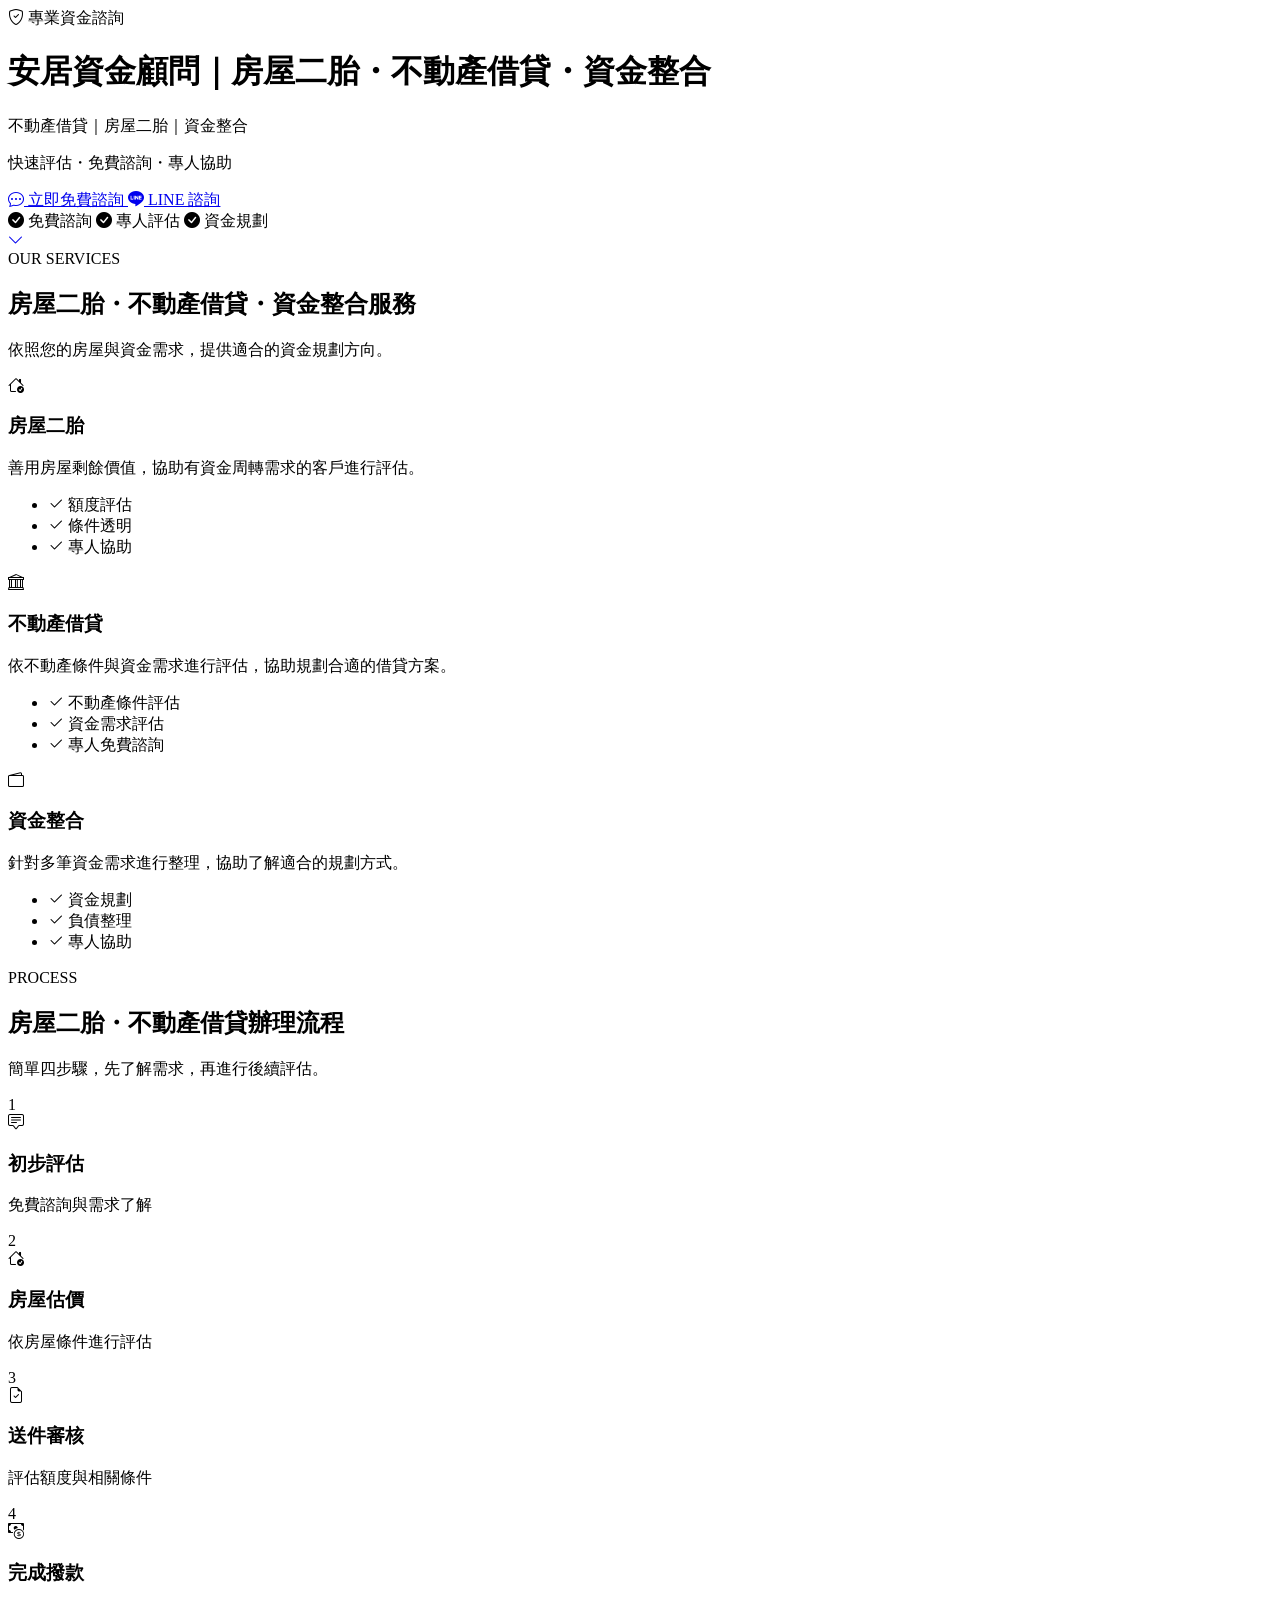
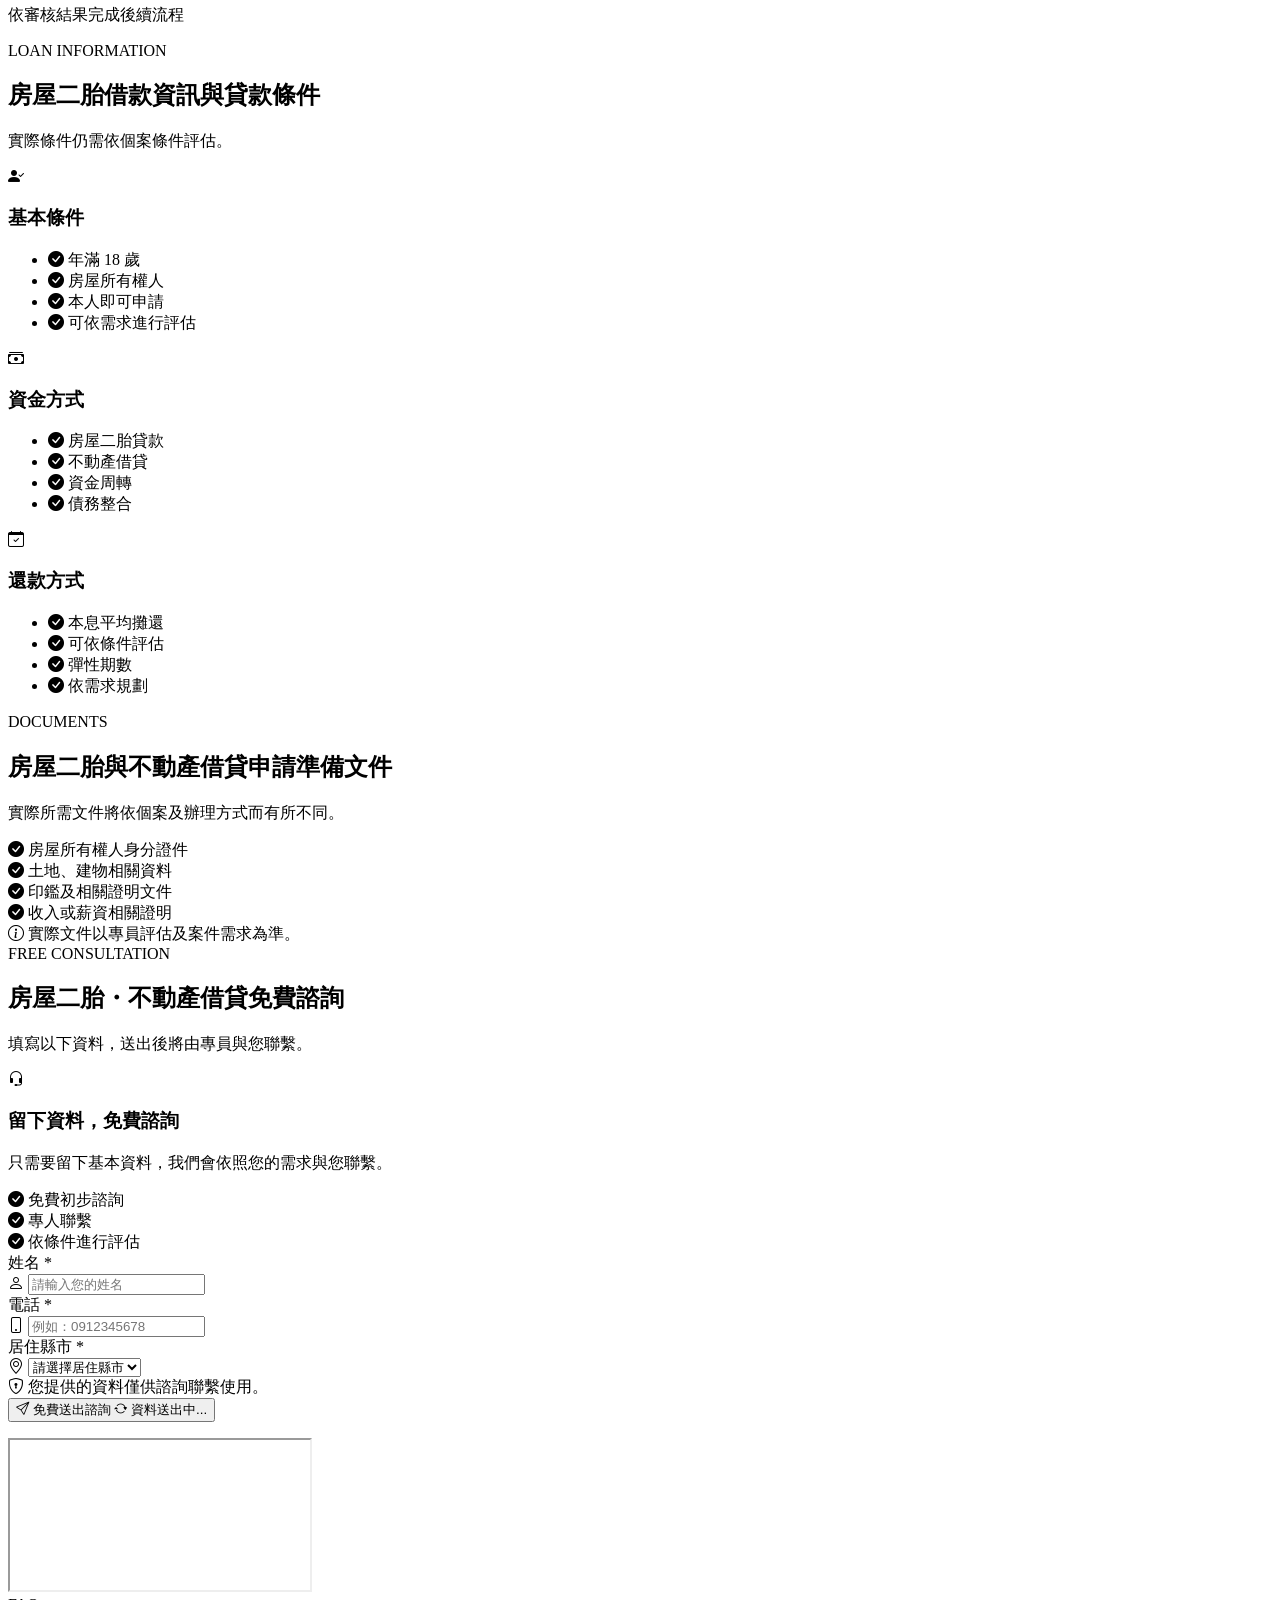
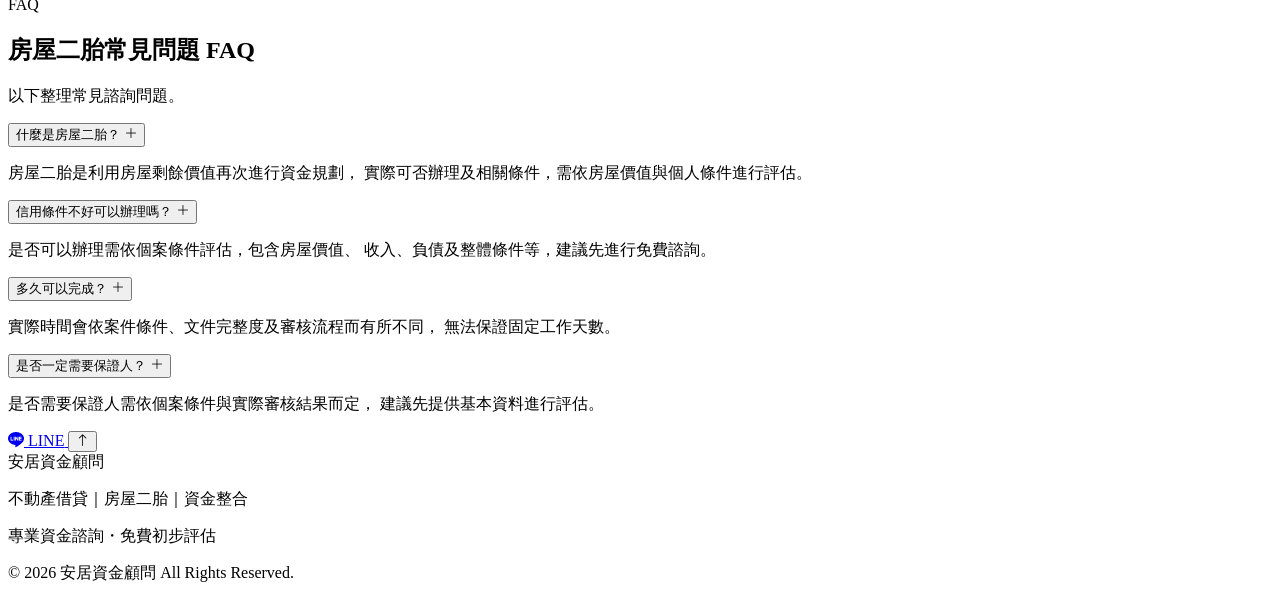
==== index.html @ e574d749 "更新網站頁尾服務定位" ====
<!DOCTYPE html>
<html lang="zh-Hant-TW">
<head>
    <meta name="google-site-verification" content="9-xpxoJuJR5pTqrE5GqR6tviD3qSMCQh0trNlCEc-Qk" />
    <meta charset="UTF-8">
    <meta name="viewport" content="width=device-width, initial-scale=1.0">

    <meta name="description" content="安居資金顧問｜不動產借貸、房屋二胎、資金整合，提供免費諮詢與專人協助，協助您評估合適的資金方案。">
    <meta name="keywords" content="不動產借貸,房屋二胎,二胎房貸,資金整合,資金周轉,房屋貸款">
    <meta name="robots" content="index, follow">

    <title>安居資金顧問｜不動產借貸・房屋二胎・資金整合</title>

    <link
        rel="stylesheet"
        href="https://cdn.jsdelivr.net/npm/bootstrap-icons@1.11.3/font/bootstrap-icons.css"
    >

    <link rel="stylesheet" href="style.css">
</head>

<body>

<!-- ================= HERO ================= -->

<header class="hero" id="home">

    <div class="hero-bg-shape shape-one"></div>
    <div class="hero-bg-shape shape-two"></div>

    <div class="overlay">

        <div class="hero-content">

            <div class="hero-badge">
                <i class="bi bi-shield-check"></i>
                專業資金諮詢
            </div>

            <h1>安居資金顧問｜房屋二胎・不動產借貸・資金整合</h1>

            <p class="hero-main-text">
                不動產借貸｜房屋二胎｜資金整合
            </p>

            <p class="hero-sub-text">
                快速評估・免費諮詢・專人協助
            </p>

            <div class="hero-btn">

                <a href="#contact" class="btn-main">
                    <i class="bi bi-chat-dots"></i>
                    立即免費諮詢
                </a>

                <a
                    href="https://lin.ee/9uCF5xJ"
                    class="btn-line"
                    target="_blank"
                    rel="noopener noreferrer"
                >
                    <i class="bi bi-line"></i>
                    LINE 諮詢
                </a>
            </div>

            <div class="hero-trust">

                <span>
                    <i class="bi bi-check-circle-fill"></i>
                    免費諮詢
                </span>

                <span>
                    <i class="bi bi-check-circle-fill"></i>
                    專人評估
                </span>

                <span>
                    <i class="bi bi-check-circle-fill"></i>
                    資金規劃
                </span>

            </div>

        </div>

        <a href="#service" class="scroll-down" aria-label="往下瀏覽">
            <i class="bi bi-chevron-down"></i>
        </a>

    </div>

</header>


<!-- ================= 服務特色 ================= -->

<section class="service section-padding" id="service">

    <div class="container">

        <div class="section-heading reveal">

            <span class="section-label">OUR SERVICES</span>

            <h2>房屋二胎・不動產借貸・資金整合服務</h2>

            <p>
                依照您的房屋與資金需求，提供適合的資金規劃方向。
            </p>

        </div>

        <div class="card-group">

            <article class="card reveal">

                <div class="icon-box">
                    <i class="bi bi-house-check"></i>
                </div>

                <h3>房屋二胎</h3>

                <p class="card-description">
                    善用房屋剩餘價值，協助有資金周轉需求的客戶進行評估。
                </p>

                <ul>
                    <li>
                        <i class="bi bi-check2"></i>
                        額度評估
                    </li>

                    <li>
                        <i class="bi bi-check2"></i>
                        條件透明
                    </li>

                    <li>
                        <i class="bi bi-check2"></i>
                        專人協助
                    </li>
                </ul>

            </article>


            <article class="card reveal reveal-delay-1">

                <div class="icon-box">
                    <i class="bi bi-bank"></i>
                </div>

                <h3>不動產借貸</h3>

                <p class="card-description">
                    依不動產條件與資金需求進行評估，協助規劃合適的借貸方案。
                </p>

                <ul>
                    <li>
                        <i class="bi bi-check2"></i>
                        不動產條件評估
                    </li>

                    <li>
                        <i class="bi bi-check2"></i>
                        資金需求評估
                    </li>

                    <li>
                        <i class="bi bi-check2"></i>
                        專人免費諮詢
                    </li>
                </ul>

            </article>


            <article class="card reveal reveal-delay-2">

                <div class="icon-box">
                    <i class="bi bi-wallet2"></i>
                </div>

                <h3>資金整合</h3>

                <p class="card-description">
                    針對多筆資金需求進行整理，協助了解適合的規劃方式。
                </p>

                <ul>
                    <li>
                        <i class="bi bi-check2"></i>
                        資金規劃
                    </li>

                    <li>
                        <i class="bi bi-check2"></i>
                        負債整理
                    </li>

                    <li>
                        <i class="bi bi-check2"></i>
                        專人協助
                    </li>
                </ul>

            </article>

        </div>

    </div>

</section>


<!-- ================= 流程 ================= -->

<section class="process section-padding">

    <div class="container">

        <div class="section-heading reveal">

            <span class="section-label">PROCESS</span>

            <h2>房屋二胎・不動產借貸辦理流程</h2>

            <p>
                簡單四步驟，先了解需求，再進行後續評估。
            </p>

        </div>

        <div class="step-group">

            <div class="step reveal">

                <div class="num">1</div>

                <div class="step-icon">
                    <i class="bi bi-chat-square-text"></i>
                </div>

                <h3>初步評估</h3>

                <p>免費諮詢與需求了解</p>

            </div>


            <div class="step reveal reveal-delay-1">

                <div class="num">2</div>

                <div class="step-icon">
                    <i class="bi bi-house-check"></i>
                </div>

                <h3>房屋估價</h3>

                <p>依房屋條件進行評估</p>

            </div>


            <div class="step reveal reveal-delay-2">

                <div class="num">3</div>

                <div class="step-icon">
                    <i class="bi bi-file-earmark-check"></i>
                </div>

                <h3>送件審核</h3>

                <p>評估額度與相關條件</p>

            </div>


            <div class="step reveal reveal-delay-3">

                <div class="num">4</div>

                <div class="step-icon">
                    <i class="bi bi-cash-coin"></i>
                </div>

                <h3>完成撥款</h3>

                <p>依審核結果完成後續流程</p>

            </div>

        </div>

    </div>

</section>


<!-- ================= 借款資訊 ================= -->

<section class="loan-info section-padding">

    <div class="container">

        <div class="section-heading reveal">

            <span class="section-label">LOAN INFORMATION</span>

            <h2>房屋二胎借款資訊與貸款條件</h2>

            <p>
                實際條件仍需依個案條件評估。
            </p>

        </div>

        <div class="loan-grid">

            <article class="loan-card reveal">

                <div class="loan-icon">
                    <i class="bi bi-person-check-fill"></i>
                </div>

                <h3>基本條件</h3>

                <ul>
                    <li>
                        <i class="bi bi-check-circle-fill"></i>
                        年滿 18 歲
                    </li>

                    <li>
                        <i class="bi bi-check-circle-fill"></i>
                        房屋所有權人
                    </li>

                    <li>
                        <i class="bi bi-check-circle-fill"></i>
                        本人即可申請
                    </li>

                    <li>
                        <i class="bi bi-check-circle-fill"></i>
                        可依需求進行評估
                    </li>
                </ul>

            </article>


            <article class="loan-card reveal reveal-delay-1">

                <div class="loan-icon">
                    <i class="bi bi-cash-stack"></i>
                </div>

                <h3>資金方式</h3>

                <ul>
                    <li>
                        <i class="bi bi-check-circle-fill"></i>
                        房屋二胎貸款
                    </li>

                    <li>
                        <i class="bi bi-check-circle-fill"></i>
                        不動產借貸
                    </li>

                    <li>
                        <i class="bi bi-check-circle-fill"></i>
                        資金周轉
                    </li>

                    <li>
                        <i class="bi bi-check-circle-fill"></i>
                        債務整合
                    </li>
                </ul>

            </article>


            <article class="loan-card reveal reveal-delay-2">

                <div class="loan-icon">
                    <i class="bi bi-calendar-check"></i>
                </div>

                <h3>還款方式</h3>

                <ul>
                    <li>
                        <i class="bi bi-check-circle-fill"></i>
                        本息平均攤還
                    </li>

                    <li>
                        <i class="bi bi-check-circle-fill"></i>
                        可依條件評估
                    </li>

                    <li>
                        <i class="bi bi-check-circle-fill"></i>
                        彈性期數
                    </li>

                    <li>
                        <i class="bi bi-check-circle-fill"></i>
                        依需求規劃
                    </li>
                </ul>

            </article>

        </div>

    </div>

</section>


<!-- ================= 準備文件 ================= -->

<section class="document section-padding">

    <div class="container">

        <div class="section-heading reveal">

            <span class="section-label">DOCUMENTS</span>

            <h2>房屋二胎與不動產借貸申請準備文件</h2>

            <p>
                實際所需文件將依個案及辦理方式而有所不同。
            </p>

        </div>

        <div class="doc-box reveal">

            <div class="doc-item">
                <i class="bi bi-check-circle-fill"></i>
                <span>房屋所有權人身分證件</span>
            </div>

            <div class="doc-item">
                <i class="bi bi-check-circle-fill"></i>
                <span>土地、建物相關資料</span>
            </div>

            <div class="doc-item">
                <i class="bi bi-check-circle-fill"></i>
                <span>印鑑及相關證明文件</span>
            </div>

            <div class="doc-item">
                <i class="bi bi-check-circle-fill"></i>
                <span>收入或薪資相關證明</span>
            </div>

            <div class="doc-note">
                <i class="bi bi-info-circle"></i>
                實際文件以專員評估及案件需求為準。
            </div>

        </div>

    </div>

</section>


<!-- ================= 免費諮詢 ================= -->

<section class="contact section-padding" id="contact">

    <div class="container">

        <div class="section-heading reveal">

            <span class="section-label">FREE CONSULTATION</span>

            <h2>房屋二胎・不動產借貸免費諮詢</h2>

            <p>
                填寫以下資料，送出後將由專員與您聯繫。
            </p>

        </div>


        <div class="contact-wrapper reveal">

            <div class="contact-intro">

                <div class="contact-intro-icon">
                    <i class="bi bi-headset"></i>
                </div>

                <h3>留下資料，免費諮詢</h3>

                <p>
                    只需要留下基本資料，我們會依照您的需求與您聯繫。
                </p>

                <div class="contact-points">

                    <div>
                        <i class="bi bi-check-circle-fill"></i>
                        免費初步諮詢
                    </div>

                    <div>
                        <i class="bi bi-check-circle-fill"></i>
                        專人聯繫
                    </div>

                    <div>
                        <i class="bi bi-check-circle-fill"></i>
                        依條件進行評估
                    </div>

                </div>

            </div>


            <div class="form-area">

                <form
                    class="contact-form"
                    id="contactForm"
                    action="https://docs.google.com/forms/u/0/d/e/1FAIpQLSfb25aXBMZCz48LE0r_IVxbjYgglAGuU0UCQP7Yd_a4fygP_A/formResponse"
                    method="POST"
                    target="googleFormFrame"
                    autocomplete="on"
                >

                    <div class="form-group">

                        <label for="name">
                            姓名
                            <span>*</span>
                        </label>

                        <div class="input-wrap">

                            <i class="bi bi-person"></i>

                            <input
                                type="text"
                                id="name"
                                name="entry.1581689935"
                                placeholder="請輸入您的姓名"
                                autocomplete="name"
                                required
                            >

                        </div>

                    </div>


                    <div class="form-group">

                        <label for="phone">
                            電話
                            <span>*</span>
                        </label>

                        <div class="input-wrap">

                            <i class="bi bi-phone"></i>

                            <input
                                type="tel"
                                id="phone"
                                name="entry.17964318"
                                placeholder="例如：0912345678"
                                autocomplete="tel"
                                inputmode="numeric"
                                maxlength="10"
                                required
                            >

                        </div>

                    </div>


                    <div class="form-group">

                        <label for="city">
                            居住縣市
                            <span>*</span>
                        </label>

                        <div class="input-wrap select-wrap">

                            <i class="bi bi-geo-alt"></i>

                            <select
                                id="city"
                                name="entry.1045215770"
                                required
                            >

                                <option value="" selected disabled>
                                    請選擇居住縣市
                                </option>

                                <option value="基隆市">基隆市</option>
                                <option value="台北市">台北市</option>
                                <option value="新北市">新北市</option>
                                <option value="桃園市">桃園市</option>
                                <option value="新竹市">新竹市</option>
                                <option value="新竹縣">新竹縣</option>
                                <option value="苗栗縣">苗栗縣</option>
                                <option value="台中市">台中市</option>
                                <option value="彰化縣">彰化縣</option>
                                <option value="南投縣">南投縣</option>
                                <option value="雲林縣">雲林縣</option>
                                <option value="嘉義市">嘉義市</option>
                                <option value="嘉義縣">嘉義縣</option>
                                <option value="台南市">台南市</option>
                                <option value="高雄市">高雄市</option>
                                <option value="屏東縣">屏東縣</option>
                                <option value="宜蘭縣">宜蘭縣</option>
                                <option value="花蓮縣">花蓮縣</option>
                                <option value="台東縣">台東縣</option>
                                <option value="澎湖縣">澎湖縣</option>
                                <option value="金門縣">金門縣</option>
                                <option value="連江縣">連江縣</option>

                            </select>

                        </div>

                    </div>


                    <div class="privacy-note">

                        <i class="bi bi-shield-lock"></i>

                        <span>
                            您提供的資料僅供諮詢聯繫使用。
                        </span>

                    </div>


                    <button
                        type="submit"
                        class="submit-btn"
                        id="submitBtn"
                    >

                        <span class="btn-text">
                            <i class="bi bi-send"></i>
                            免費送出諮詢
                        </span>

                        <span class="btn-loading">
                            <i class="bi bi-arrow-repeat"></i>
                            資料送出中...
                        </span>

                    </button>

                    <p class="form-message" id="formMessage"></p>

                </form>

            </div>

        </div>

    </div>

</section>


<!-- Google Form 隱藏接收框架 -->

<iframe
    name="googleFormFrame"
    id="googleFormFrame"
    class="hidden-frame"
    title="Google Form"
></iframe>


<!-- ================= FAQ ================= -->

<section class="faq section-padding">

    <div class="container">

        <div class="section-heading reveal">

            <span class="section-label">FAQ</span>

            <h2>房屋二胎常見問題 FAQ</h2>

            <p>
                以下整理常見諮詢問題。
            </p>

        </div>


        <div class="accordion">

            <div class="faq-item reveal">

                <button
                    type="button"
                    class="faq-title"
                    aria-expanded="false"
                >

                    <span>什麼是房屋二胎？</span>

                    <i class="bi bi-plus-lg"></i>

                </button>

                <div class="faq-content">

                    <p>
                        房屋二胎是利用房屋剩餘價值再次進行資金規劃，
                        實際可否辦理及相關條件，需依房屋價值與個人條件進行評估。
                    </p>

                </div>

            </div>


            <div class="faq-item reveal">

                <button
                    type="button"
                    class="faq-title"
                    aria-expanded="false"
                >

                    <span>信用條件不好可以辦理嗎？</span>

                    <i class="bi bi-plus-lg"></i>

                </button>

                <div class="faq-content">

                    <p>
                        是否可以辦理需依個案條件評估，包含房屋價值、
                        收入、負債及整體條件等，建議先進行免費諮詢。
                    </p>

                </div>

            </div>


            <div class="faq-item reveal">

                <button
                    type="button"
                    class="faq-title"
                    aria-expanded="false"
                >

                    <span>多久可以完成？</span>

                    <i class="bi bi-plus-lg"></i>

                </button>

                <div class="faq-content">

                    <p>
                        實際時間會依案件條件、文件完整度及審核流程而有所不同，
                        無法保證固定工作天數。
                    </p>

                </div>

            </div>


            <div class="faq-item reveal">

                <button
                    type="button"
                    class="faq-title"
                    aria-expanded="false"
                >

                    <span>是否一定需要保證人？</span>

                    <i class="bi bi-plus-lg"></i>

                </button>

                <div class="faq-content">

                    <p>
                        是否需要保證人需依個案條件與實際審核結果而定，
                        建議先提供基本資料進行評估。
                    </p>

                </div>

            </div>

        </div>

    </div>

</section>


<!-- ================= LINE FLOAT ================= -->

<a
    href="https://lin.ee/9uCF5xJ"
    class="line-float"
    target="_blank"
    rel="noopener noreferrer"
    aria-label="LINE 諮詢"
>
    <i class="bi bi-line"></i>
    <span>LINE</span>
</a>


<!-- ================= TOP BUTTON ================= -->

<button
    type="button"
    id="topBtn"
    aria-label="回到頂端"
>
    <i class="bi bi-arrow-up"></i>
</button>


<!-- ================= FOOTER ================= -->

<footer>

    <div class="container">

        <div class="footer-logo">
            安居資金顧問
        </div>

        <p class="footer-service">
            不動產借貸｜房屋二胎｜資金整合
        </p>

        <div class="footer-divider"></div>

        <p class="footer-contact">
            專業資金諮詢・免費初步評估
        </p>

        <p class="copyright">
            © 2026 安居資金顧問 All Rights Reserved.
        </p>

    </div>

</footer>


<script src="script.js"></script>

</body>
</html>
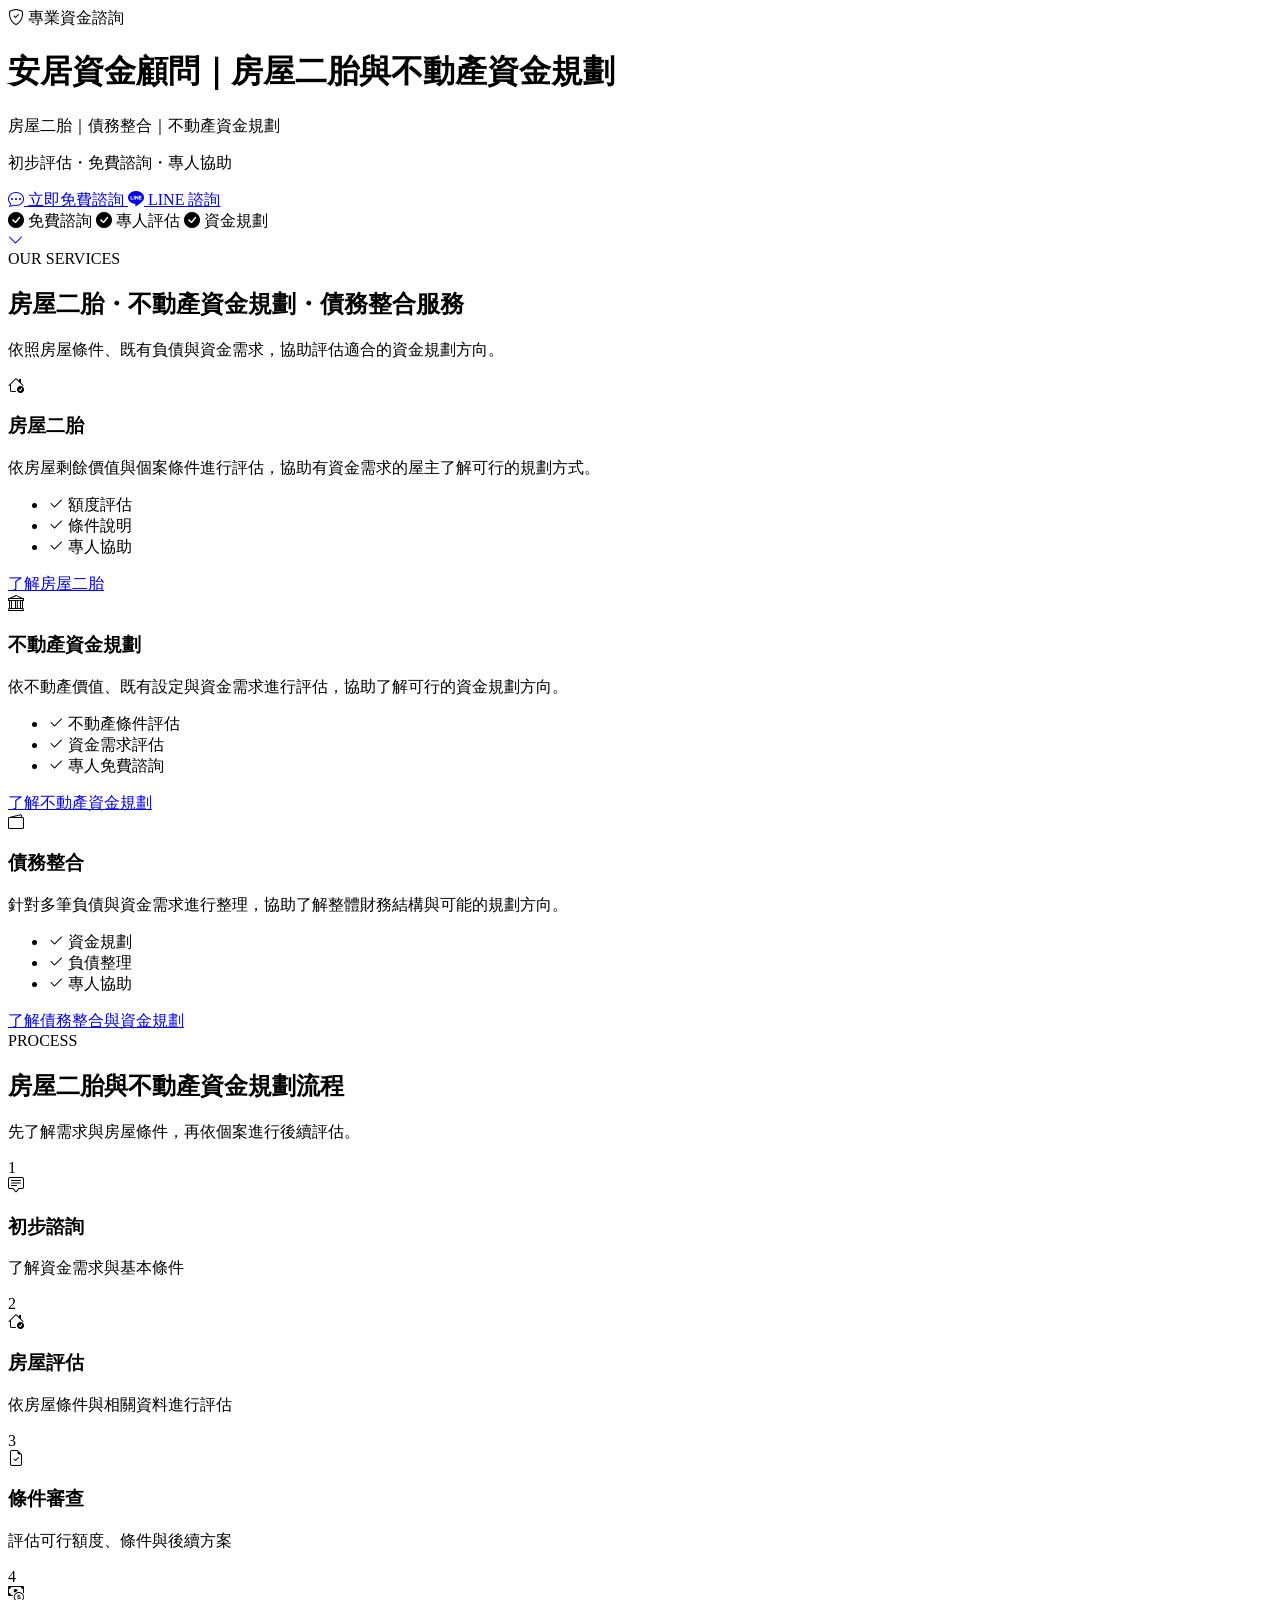
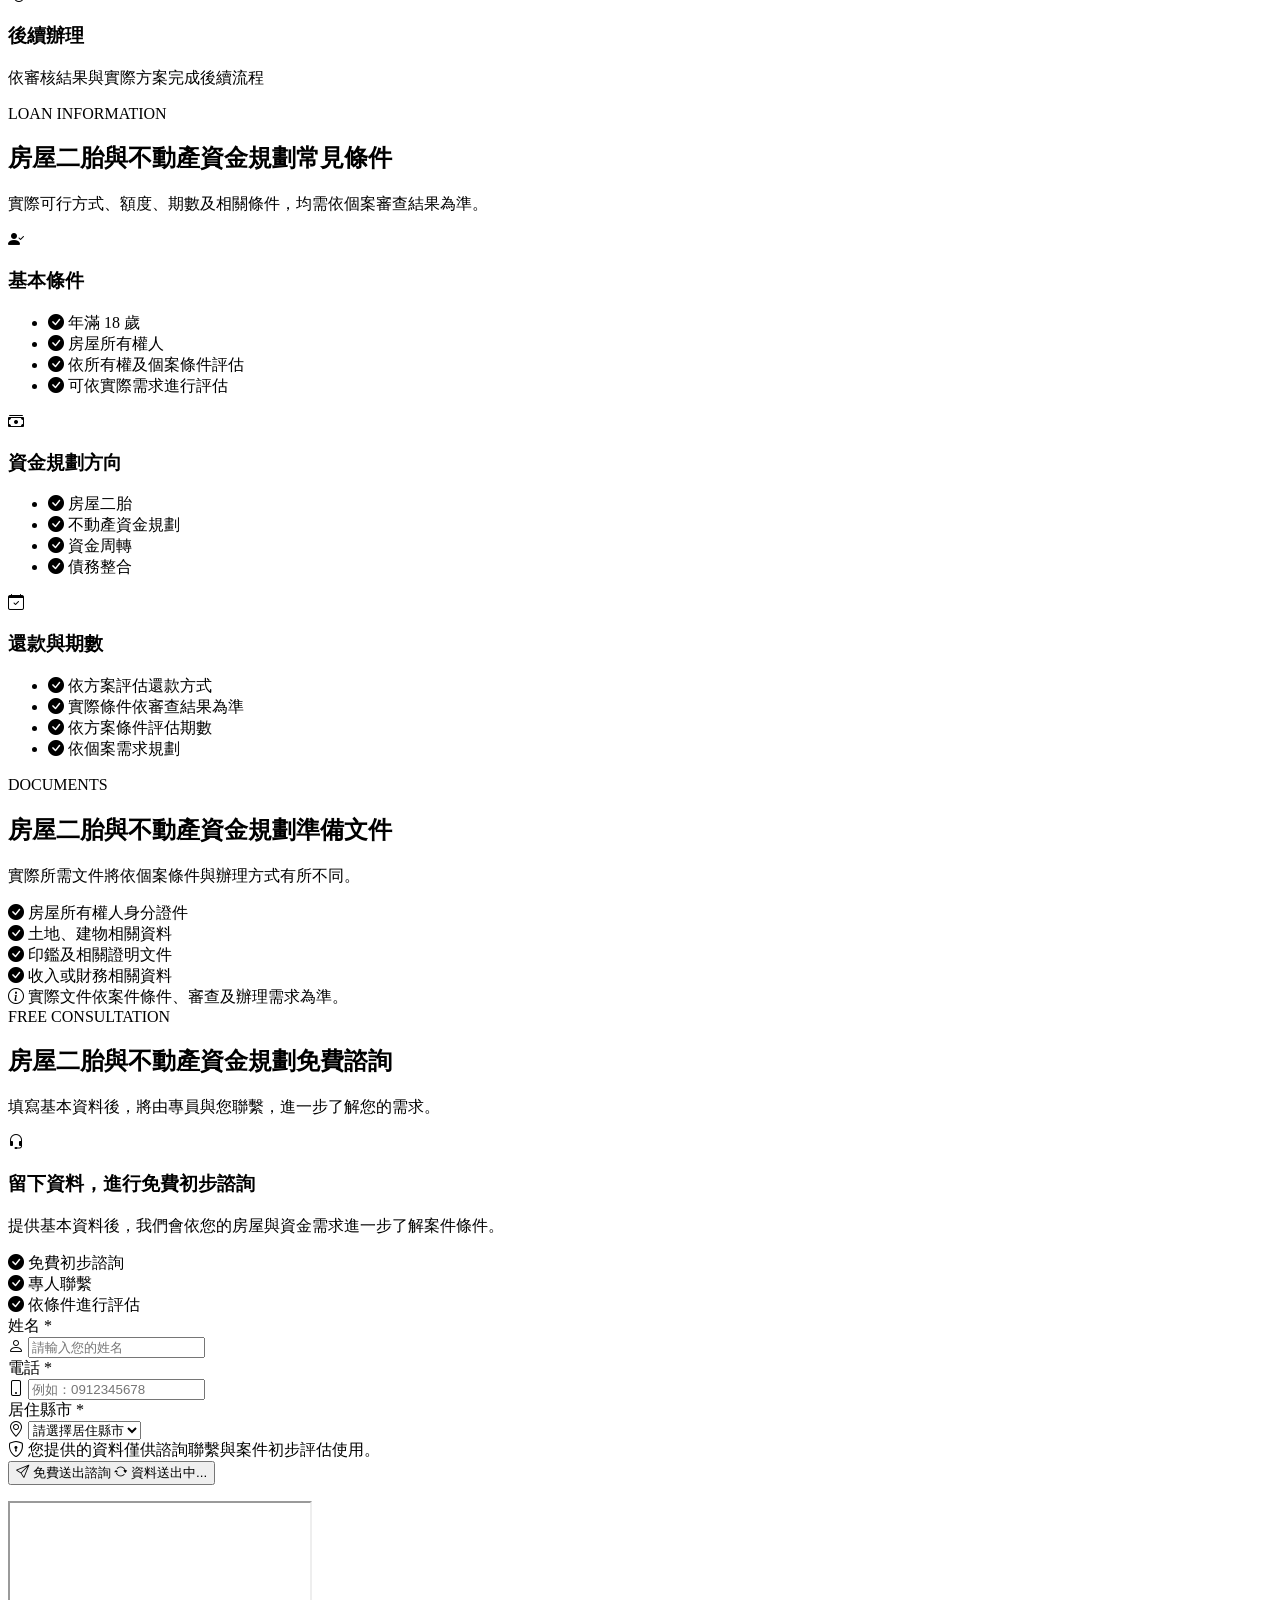
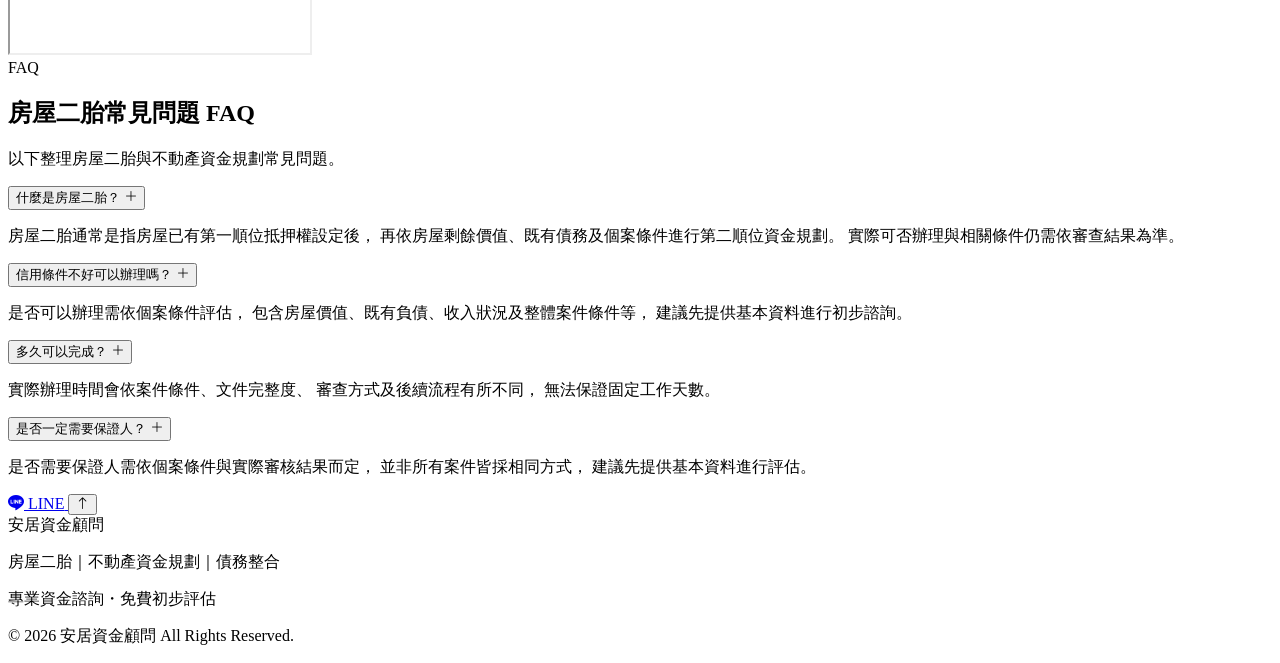
==== commit 56d68902: "Change greeting from 'Hello World' to 'Goodbye World'" ====
--- a/index.html
+++ b/index.html
@@ -1,15 +1,24 @@
 <!DOCTYPE html>
 <html lang="zh-Hant-TW">
 <head>
-    <meta name="google-site-verification" content="9-xpxoJuJR5pTqrE5GqR6tviD3qSMCQh0trNlCEc-Qk" />
+    <meta name="google-site-verification" content="9-xpxoJuJR5pTqrE5GqR6tviD3qSMCQh0trNlCEc-Qk">
+
     <meta charset="UTF-8">
     <meta name="viewport" content="width=device-width, initial-scale=1.0">
 
-    <meta name="description" content="安居資金顧問｜不動產借貸、房屋二胎、資金整合，提供免費諮詢與專人協助，協助您評估合適的資金方案。">
-    <meta name="keywords" content="不動產借貸,房屋二胎,二胎房貸,資金整合,資金周轉,房屋貸款">
+    <title>安居資金顧問｜房屋二胎・不動產資金規劃・債務整合</title>
+
+    <meta
+        name="description"
+        content="安居資金顧問提供房屋二胎、不動產資金規劃與債務整合諮詢，依房屋價值、既有負債與個案條件評估可行方案，協助屋主了解適合的資金規劃方向。"
+    >
+
     <meta name="robots" content="index, follow">
 
-    <title>安居資金顧問｜不動產借貸・房屋二胎・資金整合</title>
+    <link
+        rel="canonical"
+        href="https://fourseasons-cyber.github.io/anju-finance/"
+    >
 
     <link
         rel="stylesheet"
@@ -37,14 +46,14 @@
                 專業資金諮詢
             </div>
 
-            <h1>安居資金顧問｜房屋二胎・不動產借貸・資金整合</h1>
+            <h1>安居資金顧問｜房屋二胎與不動產資金規劃</h1>
 
             <p class="hero-main-text">
-                不動產借貸｜房屋二胎｜資金整合
+                房屋二胎｜債務整合｜不動產資金規劃
             </p>
 
             <p class="hero-sub-text">
-                快速評估・免費諮詢・專人協助
+                初步評估・免費諮詢・專人協助
             </p>
 
             <div class="hero-btn">
@@ -63,6 +72,7 @@
                     <i class="bi bi-line"></i>
                     LINE 諮詢
                 </a>
+
             </div>
 
             <div class="hero-trust">
@@ -105,10 +115,10 @@
 
             <span class="section-label">OUR SERVICES</span>
 
-            <h2>房屋二胎・不動產借貸・資金整合服務</h2>
+            <h2>房屋二胎・不動產資金規劃・債務整合服務</h2>
 
             <p>
-                依照您的房屋與資金需求，提供適合的資金規劃方向。
+                依照房屋條件、既有負債與資金需求，協助評估適合的資金規劃方向。
             </p>
 
         </div>
@@ -124,7 +134,7 @@
                 <h3>房屋二胎</h3>
 
                 <p class="card-description">
-                    善用房屋剩餘價值，協助有資金周轉需求的客戶進行評估。
+                    依房屋剩餘價值與個案條件進行評估，協助有資金需求的屋主了解可行的規劃方式。
                 </p>
 
                 <ul>
@@ -135,7 +145,7 @@
 
                     <li>
                         <i class="bi bi-check2"></i>
-                        條件透明
+                        條件說明
                     </li>
 
                     <li>
@@ -144,6 +154,13 @@
                     </li>
                 </ul>
 
+                <a
+                    href="house-second-mortgage.html"
+                    class="service-link"
+                >
+                    了解房屋二胎
+                </a>
+
             </article>
 
 
@@ -153,10 +170,10 @@
                     <i class="bi bi-bank"></i>
                 </div>
 
-                <h3>不動產借貸</h3>
+                <h3>不動產資金規劃</h3>
 
                 <p class="card-description">
-                    依不動產條件與資金需求進行評估，協助規劃合適的借貸方案。
+                    依不動產價值、既有設定與資金需求進行評估，協助了解可行的資金規劃方向。
                 </p>
 
                 <ul>
@@ -176,6 +193,13 @@
                     </li>
                 </ul>
 
+                <a
+                    href="real-estate-loan.html"
+                    class="service-link"
+                >
+                    了解不動產資金規劃
+                </a>
+
             </article>
 
 
@@ -185,10 +209,10 @@
                     <i class="bi bi-wallet2"></i>
                 </div>
 
-                <h3>資金整合</h3>
+                <h3>債務整合</h3>
 
                 <p class="card-description">
-                    針對多筆資金需求進行整理，協助了解適合的規劃方式。
+                    針對多筆負債與資金需求進行整理，協助了解整體財務結構與可能的規劃方向。
                 </p>
 
                 <ul>
@@ -208,6 +232,13 @@
                     </li>
                 </ul>
 
+                <a
+                    href="fund-consolidation.html"
+                    class="service-link"
+                >
+                    了解債務整合與資金規劃
+                </a>
+
             </article>
 
         </div>
@@ -227,10 +258,10 @@
 
             <span class="section-label">PROCESS</span>
 
-            <h2>房屋二胎・不動產借貸辦理流程</h2>
+            <h2>房屋二胎與不動產資金規劃流程</h2>
 
             <p>
-                簡單四步驟，先了解需求，再進行後續評估。
+                先了解需求與房屋條件，再依個案進行後續評估。
             </p>
 
         </div>
@@ -245,9 +276,9 @@
                     <i class="bi bi-chat-square-text"></i>
                 </div>
 
-                <h3>初步評估</h3>
-
-                <p>免費諮詢與需求了解</p>
+                <h3>初步諮詢</h3>
+
+                <p>了解資金需求與基本條件</p>
 
             </div>
 
@@ -260,9 +291,9 @@
                     <i class="bi bi-house-check"></i>
                 </div>
 
-                <h3>房屋估價</h3>
-
-                <p>依房屋條件進行評估</p>
+                <h3>房屋評估</h3>
+
+                <p>依房屋條件與相關資料進行評估</p>
 
             </div>
 
@@ -275,9 +306,9 @@
                     <i class="bi bi-file-earmark-check"></i>
                 </div>
 
-                <h3>送件審核</h3>
-
-                <p>評估額度與相關條件</p>
+                <h3>條件審查</h3>
+
+                <p>評估可行額度、條件與後續方案</p>
 
             </div>
 
@@ -290,9 +321,9 @@
                     <i class="bi bi-cash-coin"></i>
                 </div>
 
-                <h3>完成撥款</h3>
-
-                <p>依審核結果完成後續流程</p>
+                <h3>後續辦理</h3>
+
+                <p>依審核結果與實際方案完成後續流程</p>
 
             </div>
 
@@ -313,10 +344,10 @@
 
             <span class="section-label">LOAN INFORMATION</span>
 
-            <h2>房屋二胎借款資訊與貸款條件</h2>
+            <h2>房屋二胎與不動產資金規劃常見條件</h2>
 
             <p>
-                實際條件仍需依個案條件評估。
+                實際可行方式、額度、期數及相關條件，均需依個案審查結果為準。
             </p>
 
         </div>
@@ -332,6 +363,7 @@
                 <h3>基本條件</h3>
 
                 <ul>
+
                     <li>
                         <i class="bi bi-check-circle-fill"></i>
                         年滿 18 歲
@@ -344,13 +376,14 @@
 
                     <li>
                         <i class="bi bi-check-circle-fill"></i>
-                        本人即可申請
-                    </li>
-
-                    <li>
-                        <i class="bi bi-check-circle-fill"></i>
-                        可依需求進行評估
-                    </li>
+                        依所有權及個案條件評估
+                    </li>
+
+                    <li>
+                        <i class="bi bi-check-circle-fill"></i>
+                        可依實際需求進行評估
+                    </li>
+
                 </ul>
 
             </article>
@@ -362,17 +395,18 @@
                     <i class="bi bi-cash-stack"></i>
                 </div>
 
-                <h3>資金方式</h3>
+                <h3>資金規劃方向</h3>
 
                 <ul>
-                    <li>
-                        <i class="bi bi-check-circle-fill"></i>
-                        房屋二胎貸款
-                    </li>
-
-                    <li>
-                        <i class="bi bi-check-circle-fill"></i>
-                        不動產借貸
+
+                    <li>
+                        <i class="bi bi-check-circle-fill"></i>
+                        房屋二胎
+                    </li>
+
+                    <li>
+                        <i class="bi bi-check-circle-fill"></i>
+                        不動產資金規劃
                     </li>
 
                     <li>
@@ -384,6 +418,7 @@
                         <i class="bi bi-check-circle-fill"></i>
                         債務整合
                     </li>
+
                 </ul>
 
             </article>
@@ -395,28 +430,30 @@
                     <i class="bi bi-calendar-check"></i>
                 </div>
 
-                <h3>還款方式</h3>
+                <h3>還款與期數</h3>
 
                 <ul>
-                    <li>
-                        <i class="bi bi-check-circle-fill"></i>
-                        本息平均攤還
-                    </li>
-
-                    <li>
-                        <i class="bi bi-check-circle-fill"></i>
-                        可依條件評估
-                    </li>
-
-                    <li>
-                        <i class="bi bi-check-circle-fill"></i>
-                        彈性期數
-                    </li>
-
-                    <li>
-                        <i class="bi bi-check-circle-fill"></i>
-                        依需求規劃
-                    </li>
+
+                    <li>
+                        <i class="bi bi-check-circle-fill"></i>
+                        依方案評估還款方式
+                    </li>
+
+                    <li>
+                        <i class="bi bi-check-circle-fill"></i>
+                        實際條件依審查結果為準
+                    </li>
+
+                    <li>
+                        <i class="bi bi-check-circle-fill"></i>
+                        依方案條件評估期數
+                    </li>
+
+                    <li>
+                        <i class="bi bi-check-circle-fill"></i>
+                        依個案需求規劃
+                    </li>
+
                 </ul>
 
             </article>
@@ -438,10 +475,10 @@
 
             <span class="section-label">DOCUMENTS</span>
 
-            <h2>房屋二胎與不動產借貸申請準備文件</h2>
+            <h2>房屋二胎與不動產資金規劃準備文件</h2>
 
             <p>
-                實際所需文件將依個案及辦理方式而有所不同。
+                實際所需文件將依個案條件與辦理方式有所不同。
             </p>
 
         </div>
@@ -465,12 +502,12 @@
 
             <div class="doc-item">
                 <i class="bi bi-check-circle-fill"></i>
-                <span>收入或薪資相關證明</span>
+                <span>收入或財務相關資料</span>
             </div>
 
             <div class="doc-note">
                 <i class="bi bi-info-circle"></i>
-                實際文件以專員評估及案件需求為準。
+                實際文件依案件條件、審查及辦理需求為準。
             </div>
 
         </div>
@@ -490,10 +527,10 @@
 
             <span class="section-label">FREE CONSULTATION</span>
 
-            <h2>房屋二胎・不動產借貸免費諮詢</h2>
+            <h2>房屋二胎與不動產資金規劃免費諮詢</h2>
 
             <p>
-                填寫以下資料，送出後將由專員與您聯繫。
+                填寫基本資料後，將由專員與您聯繫，進一步了解您的需求。
             </p>
 
         </div>
@@ -507,10 +544,10 @@
                     <i class="bi bi-headset"></i>
                 </div>
 
-                <h3>留下資料，免費諮詢</h3>
+                <h3>留下資料，進行免費初步諮詢</h3>
 
                 <p>
-                    只需要留下基本資料，我們會依照您的需求與您聯繫。
+                    提供基本資料後，我們會依您的房屋與資金需求進一步了解案件條件。
                 </p>
 
                 <div class="contact-points">
@@ -654,7 +691,7 @@
                         <i class="bi bi-shield-lock"></i>
 
                         <span>
-                            您提供的資料僅供諮詢聯繫使用。
+                            您提供的資料僅供諮詢聯繫與案件初步評估使用。
                         </span>
 
                     </div>
@@ -714,7 +751,7 @@
             <h2>房屋二胎常見問題 FAQ</h2>
 
             <p>
-                以下整理常見諮詢問題。
+                以下整理房屋二胎與不動產資金規劃常見問題。
             </p>
 
         </div>
@@ -739,8 +776,9 @@
                 <div class="faq-content">
 
                     <p>
-                        房屋二胎是利用房屋剩餘價值再次進行資金規劃，
-                        實際可否辦理及相關條件，需依房屋價值與個人條件進行評估。
+                        房屋二胎通常是指房屋已有第一順位抵押權設定後，
+                        再依房屋剩餘價值、既有債務及個案條件進行第二順位資金規劃。
+                        實際可否辦理與相關條件仍需依審查結果為準。
                     </p>
 
                 </div>
@@ -765,8 +803,9 @@
                 <div class="faq-content">
 
                     <p>
-                        是否可以辦理需依個案條件評估，包含房屋價值、
-                        收入、負債及整體條件等，建議先進行免費諮詢。
+                        是否可以辦理需依個案條件評估，
+                        包含房屋價值、既有負債、收入狀況及整體案件條件等，
+                        建議先提供基本資料進行初步諮詢。
                     </p>
 
                 </div>
@@ -791,7 +830,8 @@
                 <div class="faq-content">
 
                     <p>
-                        實際時間會依案件條件、文件完整度及審核流程而有所不同，
+                        實際辦理時間會依案件條件、文件完整度、
+                        審查方式及後續流程有所不同，
                         無法保證固定工作天數。
                     </p>
 
@@ -818,6 +858,7 @@
 
                     <p>
                         是否需要保證人需依個案條件與實際審核結果而定，
+                        並非所有案件皆採相同方式，
                         建議先提供基本資料進行評估。
                     </p>
 
@@ -868,7 +909,7 @@
         </div>
 
         <p class="footer-service">
-            不動產借貸｜房屋二胎｜資金整合
+            房屋二胎｜不動產資金規劃｜債務整合
         </p>
 
         <div class="footer-divider"></div>
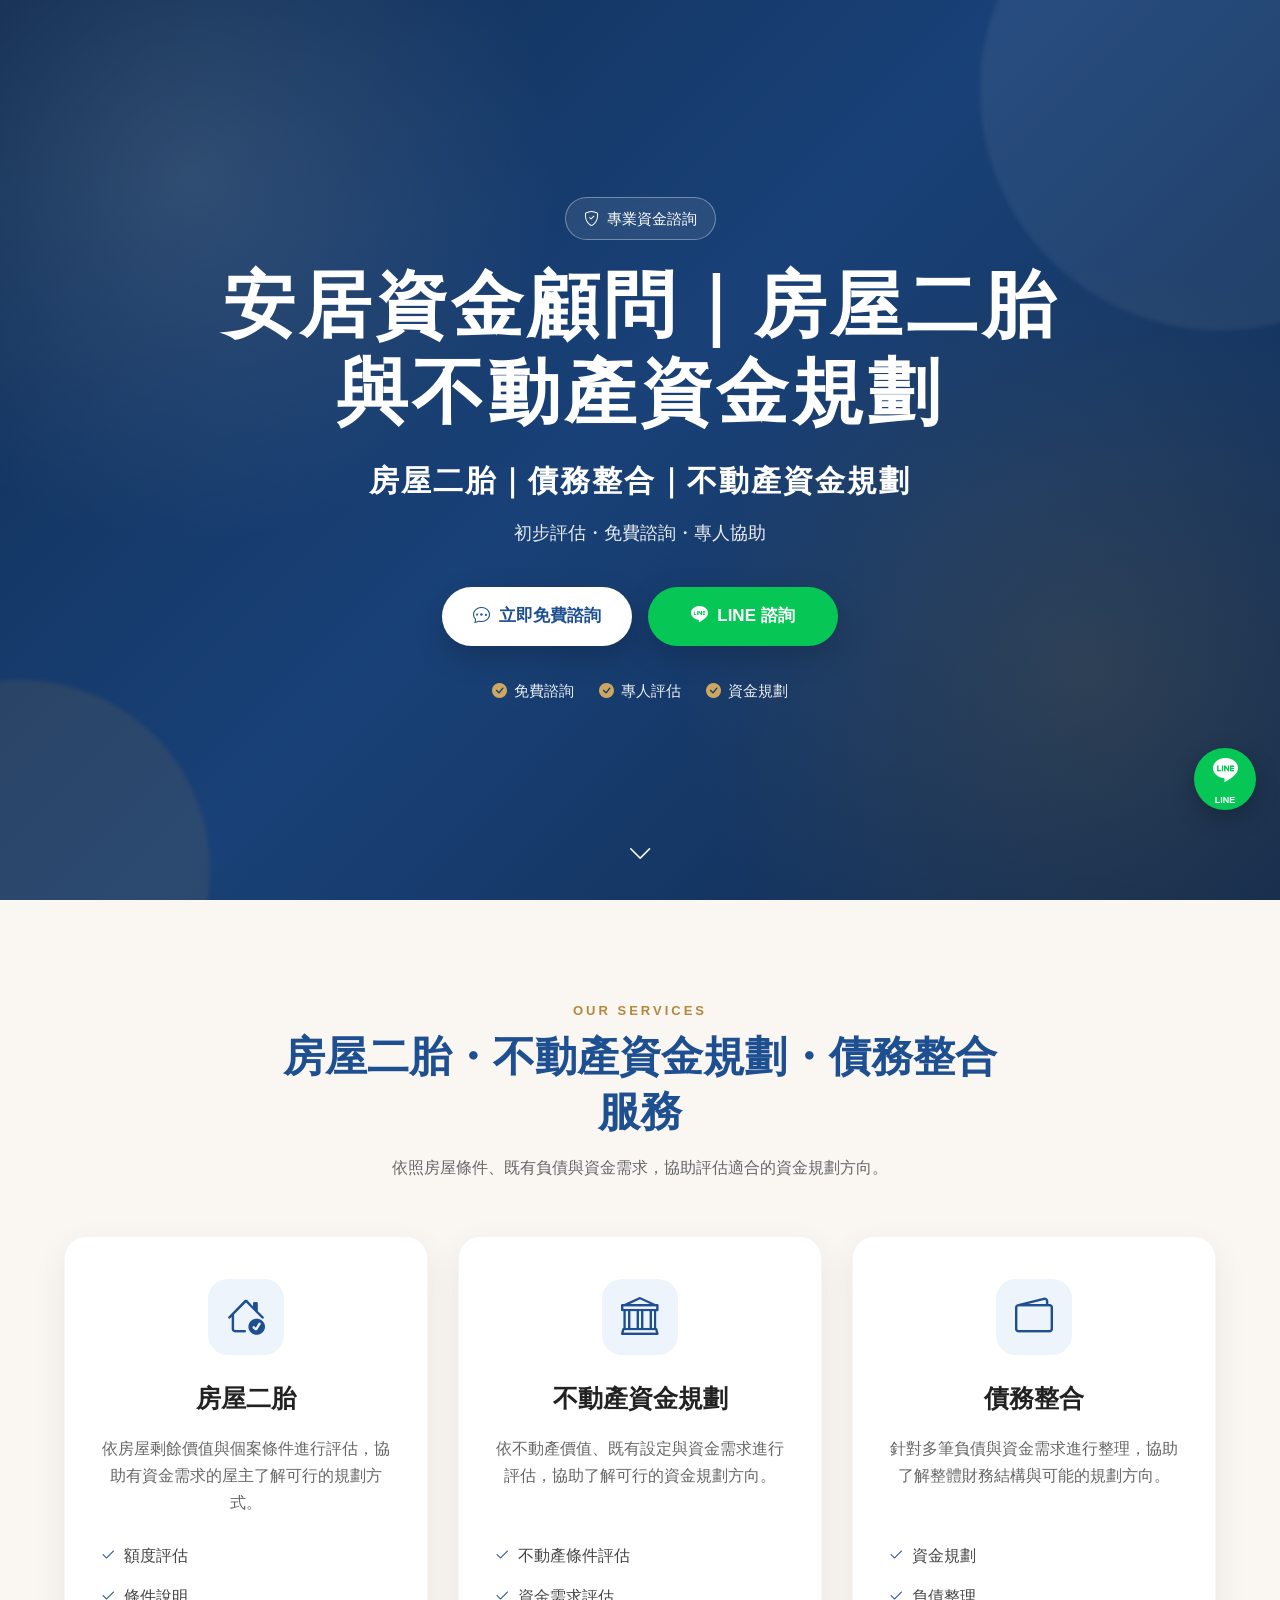
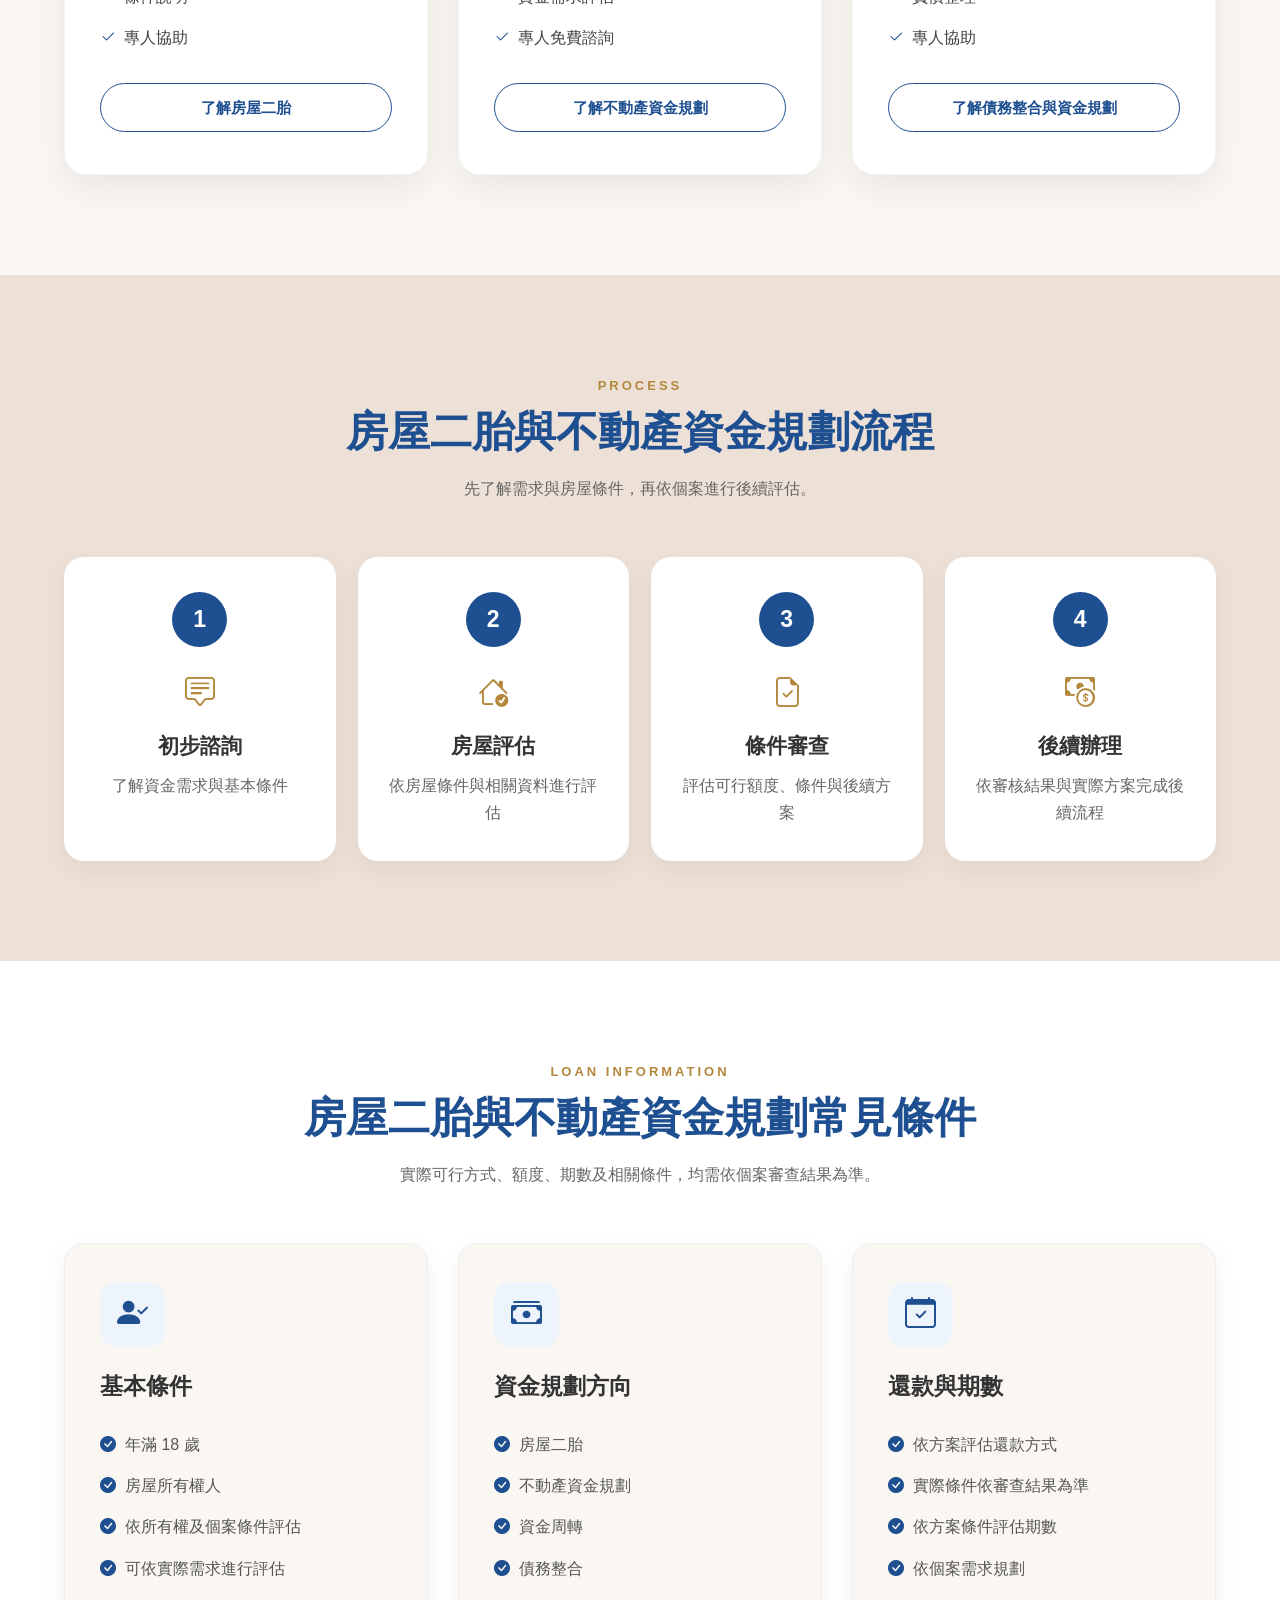
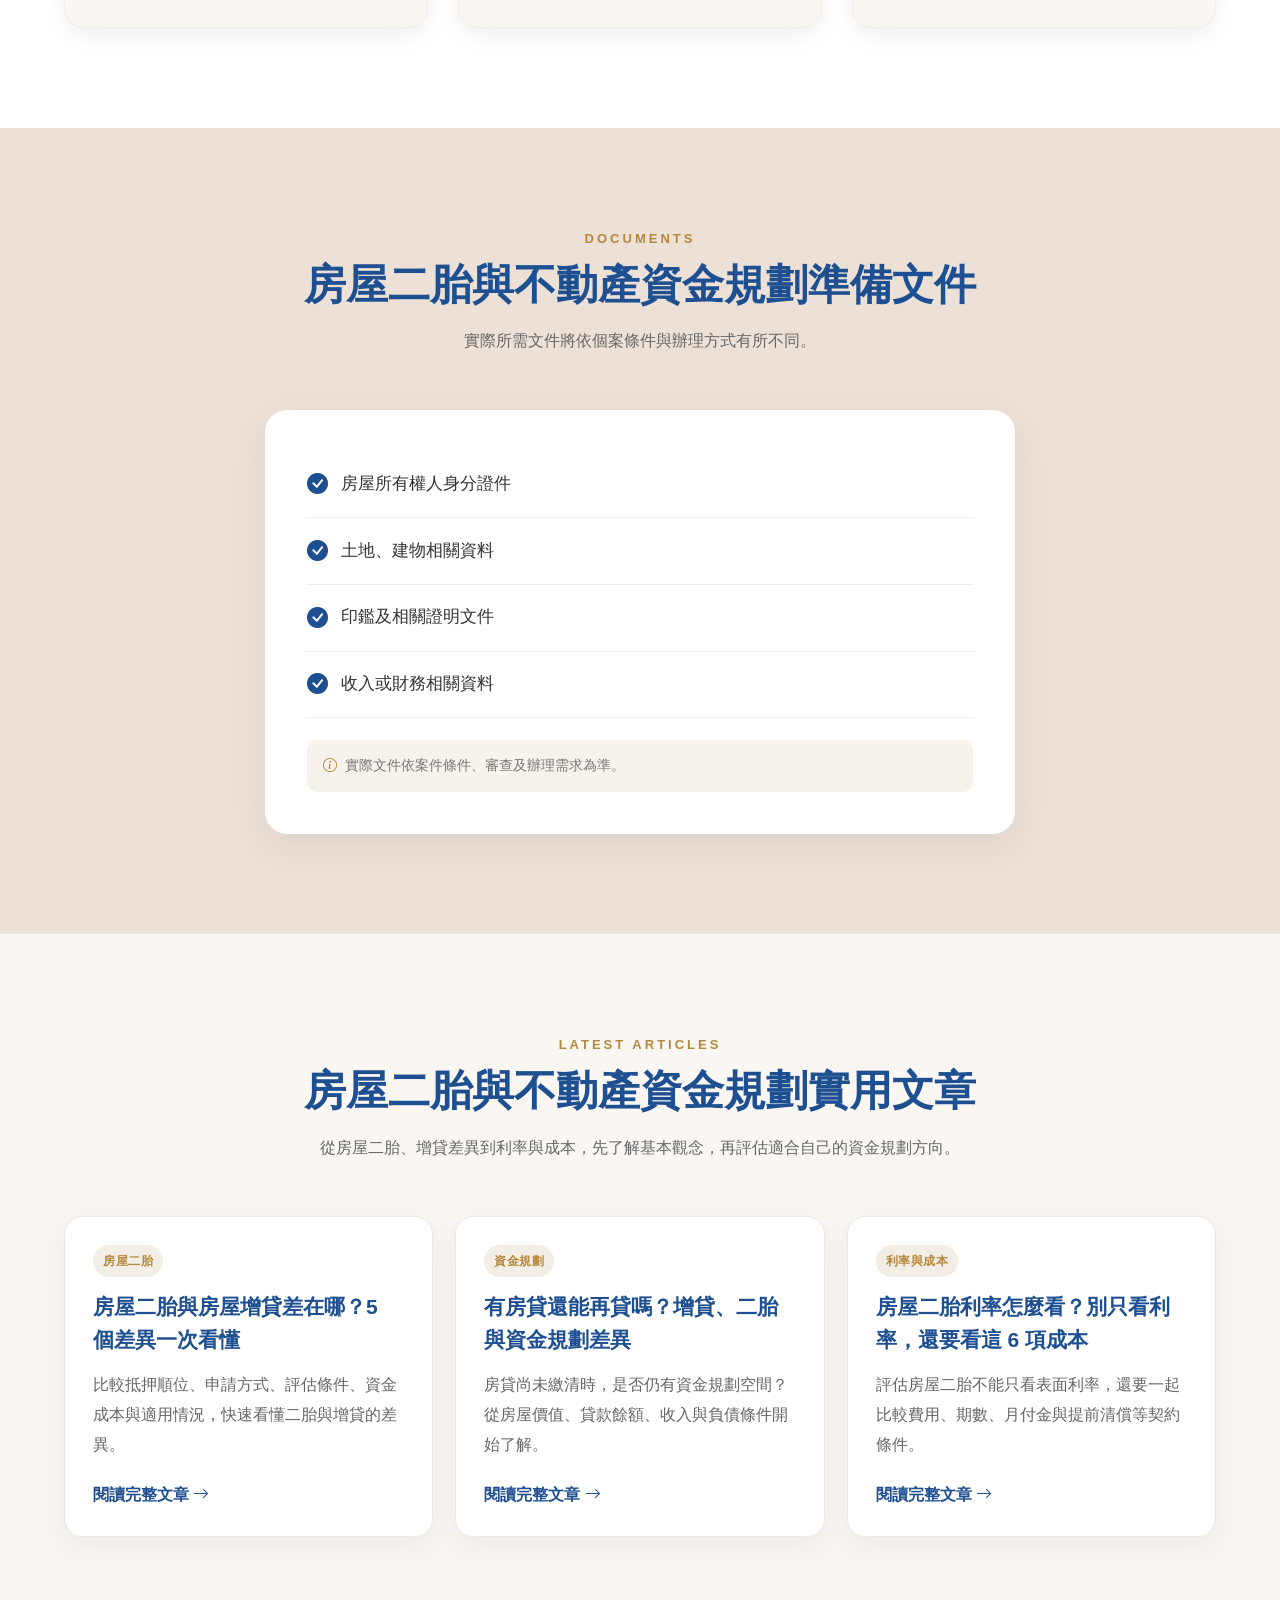
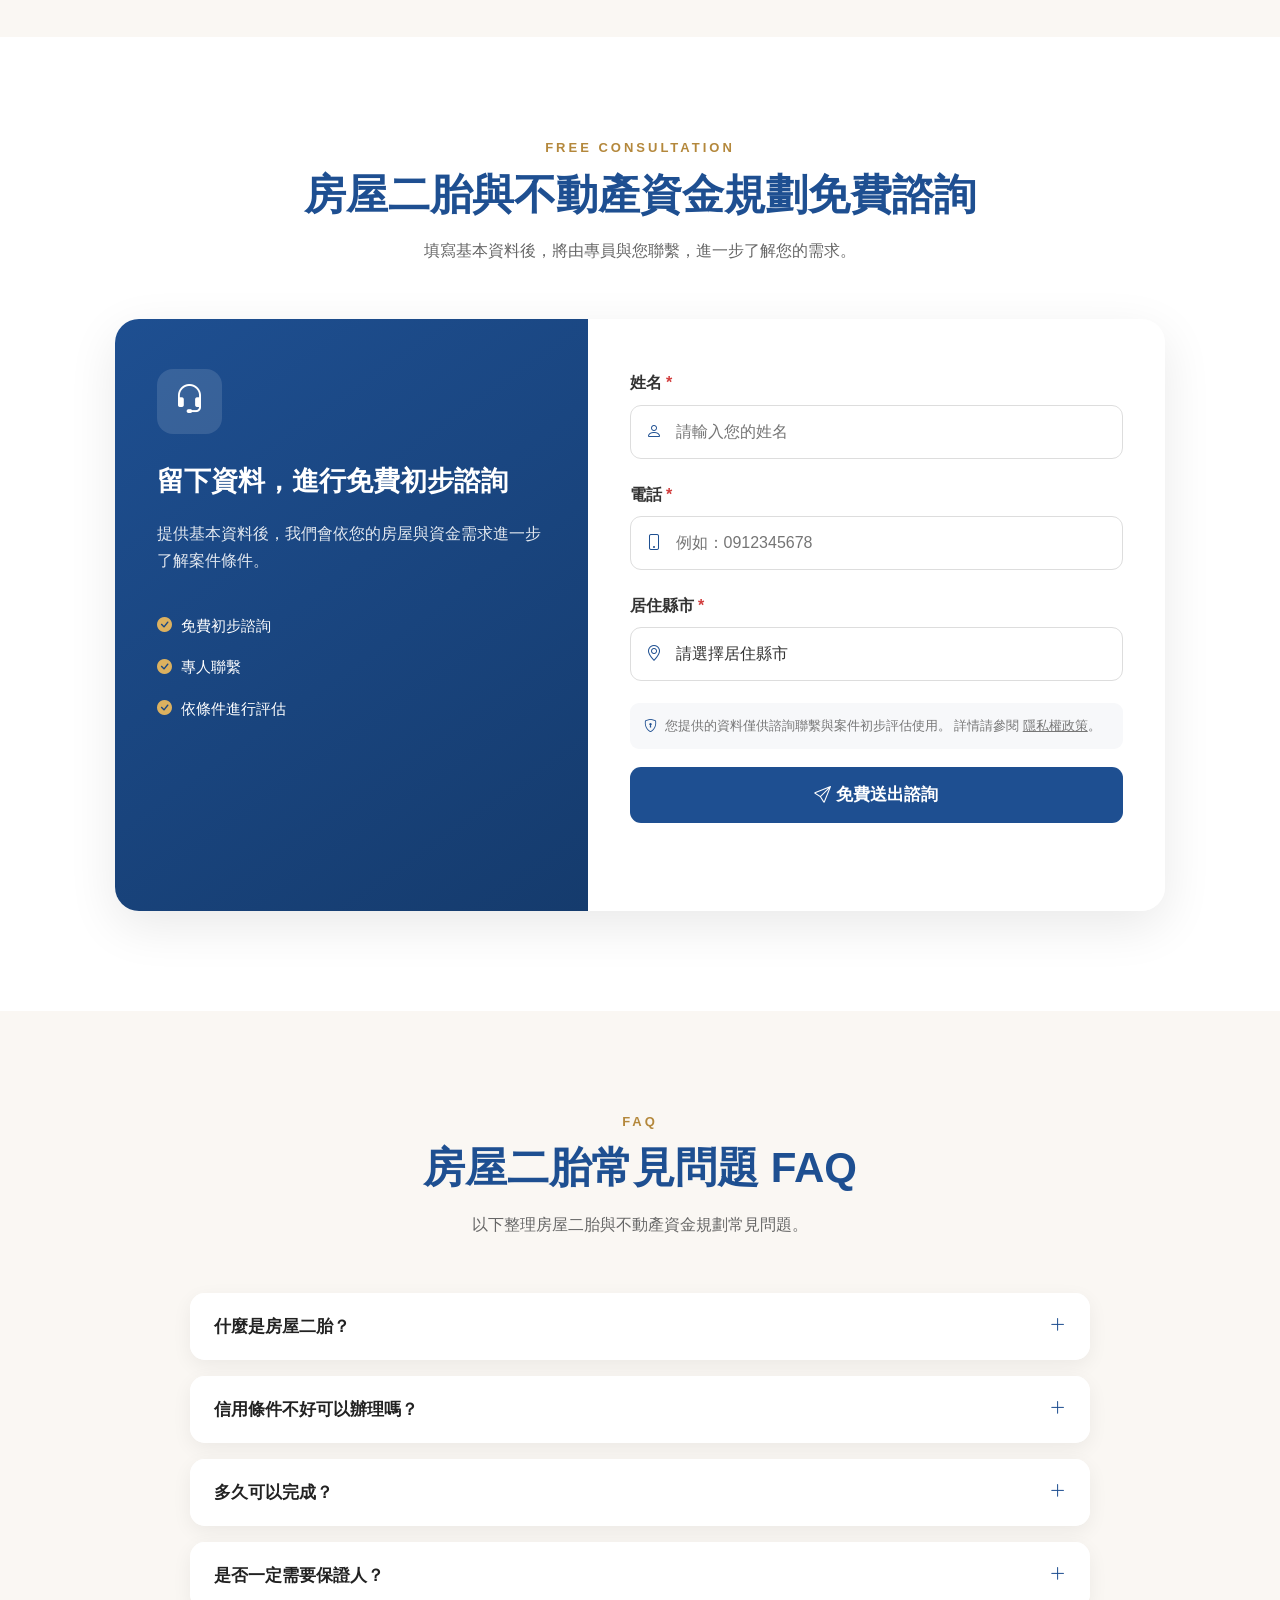
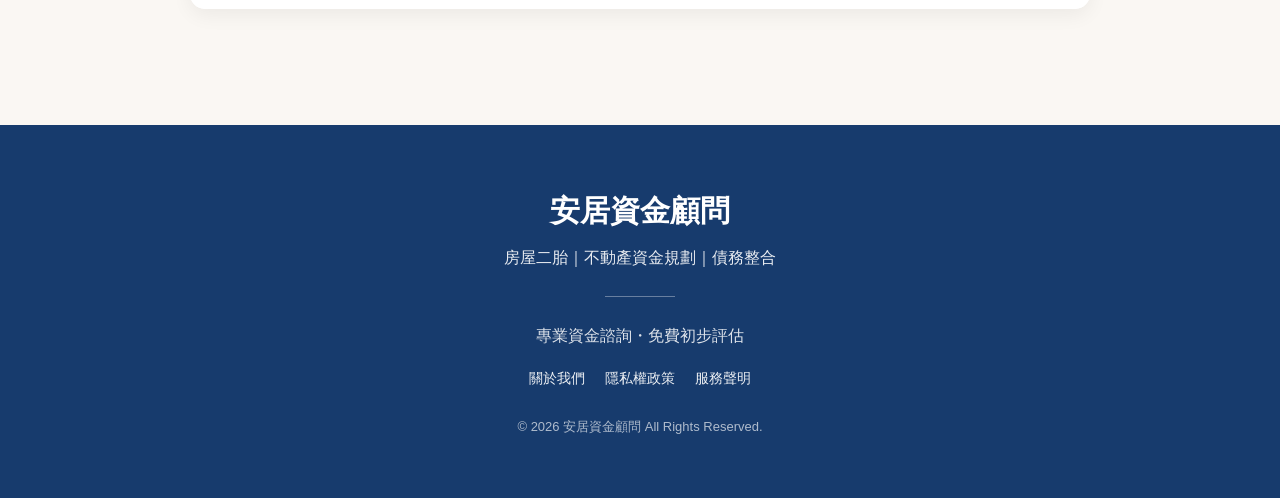
==== commit 5d417768: "Update print statement from 'Hello' to 'Goodbye'" ====
--- a/index.html
+++ b/index.html
@@ -26,6 +26,108 @@
     >
 
     <link rel="stylesheet" href="style.css">
+
+    <!-- ================= 首頁新增：文章區塊與信任導覽樣式 ================= -->
+    <style>
+        .latest-articles {
+            background: #faf7f3;
+        }
+
+        .article-grid {
+            display: grid;
+            grid-template-columns: repeat(3, 1fr);
+            gap: 22px;
+            margin-top: 36px;
+        }
+
+        .article-card {
+            display: flex;
+            flex-direction: column;
+            min-height: 100%;
+            padding: 28px;
+            background: #fff;
+            border: 1px solid #e4e8ed;
+            border-radius: 18px;
+            text-decoration: none;
+            box-shadow: 0 10px 28px rgba(0,0,0,.05);
+            transition: transform .25s ease, border-color .25s ease, box-shadow .25s ease;
+        }
+
+        .article-card:hover {
+            transform: translateY(-4px);
+            border-color: #1e4f91;
+            box-shadow: 0 14px 34px rgba(0,0,0,.08);
+        }
+
+        .article-card-label {
+            display: inline-block;
+            width: fit-content;
+            margin-bottom: 14px;
+            padding: 6px 10px;
+            border-radius: 999px;
+            background: #f3eee5;
+            color: #b4883c;
+            font-size: 12px;
+            font-weight: 800;
+            letter-spacing: .5px;
+        }
+
+        .article-card h3 {
+            margin: 0 0 14px;
+            color: #1e4f91;
+            font-size: 21px;
+            line-height: 1.55;
+        }
+
+        .article-card p {
+            margin: 0 0 22px;
+            color: #666;
+            line-height: 1.85;
+        }
+
+        .article-card-link {
+            margin-top: auto;
+            color: #1e4f91;
+            font-weight: 800;
+        }
+
+        .site-trust-links {
+            display: flex;
+            justify-content: center;
+            flex-wrap: wrap;
+            gap: 12px 20px;
+            margin: 18px 0 0;
+        }
+
+        .site-trust-links a {
+            color: rgba(255,255,255,.92);
+            text-decoration: none;
+            font-size: 14px;
+        }
+
+        .site-trust-links a:hover {
+            text-decoration: underline;
+        }
+
+        @media (max-width: 900px) {
+            .article-grid {
+                grid-template-columns: 1fr;
+            }
+        }
+    </style>
+
+    <!-- ================= WebSite Schema：協助 Google 辨識網站名稱 ================= -->
+    <script type="application/ld+json">
+    {
+        "@context": "https://schema.org",
+        "@type": "WebSite",
+        "name": "安居資金顧問",
+        "alternateName": "安居資金顧問｜房屋二胎・不動產資金規劃・債務整合",
+        "url": "https://fourseasons-cyber.github.io/anju-finance/",
+        "inLanguage": "zh-Hant-TW"
+    }
+    </script>
+
 </head>
 
 <body>
@@ -509,6 +611,108 @@
                 <i class="bi bi-info-circle"></i>
                 實際文件依案件條件、審查及辦理需求為準。
             </div>
+
+        </div>
+
+    </div>
+
+</section>
+
+
+
+<!-- ================= 最新文章 ================= -->
+
+<section class="latest-articles section-padding" id="articles">
+
+    <div class="container">
+
+        <div class="section-heading reveal">
+
+            <span class="section-label">LATEST ARTICLES</span>
+
+            <h2>房屋二胎與不動產資金規劃實用文章</h2>
+
+            <p>
+                從房屋二胎、增貸差異到利率與成本，先了解基本觀念，再評估適合自己的資金規劃方向。
+            </p>
+
+        </div>
+
+        <div class="article-grid">
+
+            <a
+                href="second-mortgage-vs-home-equity-loan.html"
+                class="article-card reveal"
+            >
+
+                <span class="article-card-label">
+                    房屋二胎
+                </span>
+
+                <h3>
+                    房屋二胎與房屋增貸差在哪？5 個差異一次看懂
+                </h3>
+
+                <p>
+                    比較抵押順位、申請方式、評估條件、資金成本與適用情況，快速看懂二胎與增貸的差異。
+                </p>
+
+                <span class="article-card-link">
+                    閱讀完整文章
+                    <i class="bi bi-arrow-right"></i>
+                </span>
+
+            </a>
+
+
+            <a
+                href="can-i-borrow-again-with-mortgage.html"
+                class="article-card reveal reveal-delay-1"
+            >
+
+                <span class="article-card-label">
+                    資金規劃
+                </span>
+
+                <h3>
+                    有房貸還能再貸嗎？增貸、二胎與資金規劃差異
+                </h3>
+
+                <p>
+                    房貸尚未繳清時，是否仍有資金規劃空間？從房屋價值、貸款餘額、收入與負債條件開始了解。
+                </p>
+
+                <span class="article-card-link">
+                    閱讀完整文章
+                    <i class="bi bi-arrow-right"></i>
+                </span>
+
+            </a>
+
+
+            <a
+                href="second-mortgage-interest-rate-costs.html"
+                class="article-card reveal reveal-delay-2"
+            >
+
+                <span class="article-card-label">
+                    利率與成本
+                </span>
+
+                <h3>
+                    房屋二胎利率怎麼看？別只看利率，還要看這 6 項成本
+                </h3>
+
+                <p>
+                    評估房屋二胎不能只看表面利率，還要一起比較費用、期數、月付金與提前清償等契約條件。
+                </p>
+
+                <span class="article-card-link">
+                    閱讀完整文章
+                    <i class="bi bi-arrow-right"></i>
+                </span>
+
+            </a>
 
         </div>
 
@@ -692,6 +896,8 @@
 
                         <span>
                             您提供的資料僅供諮詢聯繫與案件初步評估使用。
+                            詳情請參閱
+                            <a href="privacy.html">隱私權政策</a>。
                         </span>
 
                     </div>
@@ -918,6 +1124,15 @@
             專業資金諮詢・免費初步評估
         </p>
 
+        <nav
+            class="site-trust-links"
+            aria-label="網站資訊"
+        >
+            <a href="about.html">關於我們</a>
+            <a href="privacy.html">隱私權政策</a>
+            <a href="disclaimer.html">服務聲明</a>
+        </nav>
+
         <p class="copyright">
             © 2026 安居資金顧問 All Rights Reserved.
         </p>
--- a/style.css
+++ b/style.css
@@ -0,0 +1,1339 @@
+/* =========================================================
+   安居資金顧問
+   Main CSS
+========================================================= */
+
+* {
+    margin: 0;
+    padding: 0;
+    box-sizing: border-box;
+}
+
+html {
+    scroll-behavior: smooth;
+}
+
+body {
+    font-family:
+        "Microsoft JhengHei",
+        "PingFang TC",
+        "Noto Sans TC",
+        Arial,
+        sans-serif;
+
+    background: #faf7f3;
+    color: #333;
+    line-height: 1.7;
+    overflow-x: hidden;
+}
+
+a {
+    color: inherit;
+}
+
+button,
+input,
+select {
+    font-family: inherit;
+}
+
+.container {
+    width: min(90%, 1200px);
+    margin: 0 auto;
+}
+
+.section-padding {
+    padding: 100px 0;
+}
+
+
+/* =========================================================
+   HERO
+========================================================= */
+
+.hero {
+    min-height: 760px;
+    height: 100vh;
+    position: relative;
+    overflow: hidden;
+
+    background:
+        radial-gradient(
+            circle at 15% 20%,
+            rgba(255, 255, 255, 0.14),
+            transparent 28%
+        ),
+        radial-gradient(
+            circle at 85% 75%,
+            rgba(217, 164, 65, 0.18),
+            transparent 32%
+        ),
+        linear-gradient(
+            135deg,
+            #102f57 0%,
+            #1e4f91 48%,
+            #173b6d 100%
+        );
+}
+
+.hero::before {
+    content: "";
+    position: absolute;
+    inset: 0;
+
+    background:
+        linear-gradient(
+            135deg,
+            rgba(0, 0, 0, 0.08),
+            rgba(0, 0, 0, 0.28)
+        );
+
+    z-index: 1;
+}
+
+.hero-bg-shape {
+    position: absolute;
+    border-radius: 50%;
+    pointer-events: none;
+    filter: blur(2px);
+}
+
+.shape-one {
+    width: 480px;
+    height: 480px;
+
+    right: -180px;
+    top: -150px;
+
+    background: rgba(255, 255, 255, 0.08);
+}
+
+.shape-two {
+    width: 380px;
+    height: 380px;
+
+    left: -170px;
+    bottom: -160px;
+
+    background: rgba(216, 167, 79, 0.12);
+}
+
+.overlay {
+    position: relative;
+    z-index: 2;
+
+    min-height: 100%;
+    height: 100%;
+
+    display: flex;
+    align-items: center;
+    justify-content: center;
+
+    padding: 40px 20px;
+    color: #fff;
+    text-align: center;
+}
+
+.hero-content {
+    width: 100%;
+    max-width: 900px;
+}
+
+.hero-badge {
+    display: inline-flex;
+    align-items: center;
+    gap: 8px;
+
+    padding: 8px 18px;
+
+    border: 1px solid rgba(255,255,255,.35);
+    border-radius: 999px;
+
+    background: rgba(255,255,255,.08);
+
+    font-size: 15px;
+    margin-bottom: 22px;
+
+    backdrop-filter: blur(8px);
+}
+
+.hero h1 {
+    font-size: clamp(42px, 7vw, 72px);
+    font-weight: 800;
+    letter-spacing: 4px;
+    line-height: 1.2;
+
+    margin-bottom: 20px;
+}
+
+.hero-main-text {
+    font-size: clamp(20px, 3vw, 30px);
+    font-weight: 600;
+    letter-spacing: 2px;
+}
+
+.hero-sub-text {
+    margin-top: 12px;
+    font-size: 18px;
+    opacity: .9;
+}
+
+.hero-btn {
+    display: flex;
+    justify-content: center;
+    gap: 16px;
+    flex-wrap: wrap;
+
+    margin-top: 38px;
+}
+
+.btn-main,
+.btn-line {
+    min-width: 190px;
+
+    padding: 15px 30px;
+
+    border-radius: 999px;
+
+    text-decoration: none;
+    font-size: 17px;
+    font-weight: 700;
+
+    display: inline-flex;
+    align-items: center;
+    justify-content: center;
+    gap: 9px;
+
+    transition:
+        transform .25s ease,
+        box-shadow .25s ease,
+        background .25s ease;
+}
+
+.btn-main {
+    background: #fff;
+    color: #1e4f91;
+    box-shadow: 0 10px 30px rgba(0,0,0,.2);
+}
+
+.btn-main:hover {
+    transform: translateY(-3px);
+    box-shadow: 0 14px 35px rgba(0,0,0,.28);
+}
+
+.btn-line {
+    background: #06c755;
+    color: #fff;
+    box-shadow: 0 10px 30px rgba(0,0,0,.18);
+}
+
+.btn-line:hover {
+    background: #05a947;
+    transform: translateY(-3px);
+}
+
+.hero-trust {
+    display: flex;
+    justify-content: center;
+    flex-wrap: wrap;
+    gap: 25px;
+
+    margin-top: 32px;
+
+    font-size: 15px;
+}
+
+.hero-trust span {
+    display: flex;
+    align-items: center;
+    gap: 7px;
+
+    opacity: .92;
+}
+
+.hero-trust i {
+    color: #dcb15f;
+}
+
+.scroll-down {
+    position: absolute;
+    left: 50%;
+    bottom: 25px;
+
+    transform: translateX(-50%);
+
+    color: #fff;
+    font-size: 25px;
+
+    text-decoration: none;
+
+    animation: scrollBounce 1.8s infinite;
+}
+
+@keyframes scrollBounce {
+
+    0%,
+    100% {
+        transform: translate(-50%, 0);
+    }
+
+    50% {
+        transform: translate(-50%, 8px);
+    }
+}
+
+
+/* =========================================================
+   SECTION TITLE
+========================================================= */
+
+.section-heading {
+    max-width: 720px;
+    margin: 0 auto 55px;
+    text-align: center;
+}
+
+.section-label {
+    display: block;
+
+    color: #b4883c;
+
+    font-size: 13px;
+    font-weight: 800;
+    letter-spacing: 3px;
+
+    margin-bottom: 8px;
+}
+
+.section-heading h2 {
+    color: #1e4f91;
+
+    font-size: clamp(32px, 5vw, 42px);
+    line-height: 1.3;
+
+    margin-bottom: 15px;
+}
+
+.section-heading p {
+    color: #666;
+    font-size: 16px;
+}
+
+
+/* =========================================================
+   SERVICE
+========================================================= */
+
+.service {
+    background: #faf7f3;
+}
+
+.card-group {
+    display: grid;
+    grid-template-columns: repeat(3, 1fr);
+    gap: 30px;
+}
+
+.card {
+    background: #fff;
+
+    padding: 42px 35px;
+
+    border-radius: 22px;
+
+    text-align: center;
+
+    box-shadow: 0 12px 35px rgba(0,0,0,.07);
+
+    border: 1px solid rgba(30,79,145,.05);
+
+    transition:
+        transform .3s ease,
+        box-shadow .3s ease;
+
+    display: flex;
+    flex-direction: column;
+}
+
+.card:hover {
+    transform: translateY(-8px);
+    box-shadow: 0 18px 45px rgba(0,0,0,.12);
+}
+
+.icon-box {
+    width: 76px;
+    height: 76px;
+
+    margin: 0 auto 22px;
+
+    display: flex;
+    align-items: center;
+    justify-content: center;
+
+    border-radius: 20px;
+
+    background: #eef4fb;
+    color: #1e4f91;
+
+    font-size: 38px;
+}
+
+.card h3 {
+    color: #222;
+    font-size: 25px;
+    margin-bottom: 15px;
+}
+
+.card-description {
+    color: #666;
+    min-height: 82px;
+    margin-bottom: 18px;
+}
+
+.card ul {
+    list-style: none;
+    text-align: left;
+    flex-grow: 1;
+}
+
+.card li {
+    padding: 7px 0;
+
+    display: flex;
+    align-items: center;
+    gap: 8px;
+
+    color: #444;
+}
+
+.card li i {
+    color: #1e4f91;
+}
+
+.service-link {
+    display: inline-flex;
+    align-items: center;
+    justify-content: center;
+
+    margin-top: 24px;
+    padding: 11px 22px;
+
+    border: 1px solid #1e4f91;
+    border-radius: 999px;
+
+    color: #1e4f91;
+    background: transparent;
+
+    text-decoration: none;
+    font-size: 15px;
+    font-weight: 700;
+
+    transition:
+        background .25s ease,
+        color .25s ease,
+        transform .25s ease,
+        box-shadow .25s ease;
+}
+
+.service-link:hover {
+    background: #1e4f91;
+    color: #fff;
+
+    transform: translateY(-2px);
+
+    box-shadow:
+        0 8px 20px rgba(30,79,145,.18);
+}
+
+
+/* =========================================================
+   PROCESS
+========================================================= */
+
+.process {
+    background: #ede1d7;
+}
+
+.step-group {
+    display: grid;
+    grid-template-columns: repeat(4, 1fr);
+    gap: 22px;
+}
+
+.step {
+    background: #fff;
+
+    padding: 35px 25px;
+
+    border-radius: 20px;
+
+    text-align: center;
+
+    box-shadow: 0 8px 25px rgba(0,0,0,.06);
+
+    position: relative;
+}
+
+.num {
+    width: 55px;
+    height: 55px;
+
+    margin: 0 auto 20px;
+
+    display: flex;
+    align-items: center;
+    justify-content: center;
+
+    border-radius: 50%;
+
+    background: #1e4f91;
+    color: #fff;
+
+    font-size: 23px;
+    font-weight: 700;
+}
+
+.step-icon {
+    color: #b4883c;
+    font-size: 30px;
+    margin-bottom: 10px;
+}
+
+.step h3 {
+    font-size: 21px;
+    margin-bottom: 8px;
+}
+
+.step p {
+    color: #666;
+}
+
+
+/* =========================================================
+   LOAN INFO
+========================================================= */
+
+.loan-info {
+    background: #fff;
+}
+
+.loan-grid {
+    display: grid;
+    grid-template-columns: repeat(3, 1fr);
+    gap: 30px;
+}
+
+.loan-card {
+    background: #faf7f3;
+
+    padding: 38px 35px;
+
+    border-radius: 20px;
+
+    box-shadow: 0 8px 25px rgba(0,0,0,.06);
+
+    border: 1px solid #eee;
+}
+
+.loan-icon {
+    width: 65px;
+    height: 65px;
+
+    display: flex;
+    align-items: center;
+    justify-content: center;
+
+    background: #eef4fb;
+    color: #1e4f91;
+
+    border-radius: 16px;
+
+    font-size: 31px;
+
+    margin-bottom: 20px;
+}
+
+.loan-card h3 {
+    font-size: 23px;
+    margin-bottom: 18px;
+}
+
+.loan-card ul {
+    list-style: none;
+}
+
+.loan-card li {
+    display: flex;
+    align-items: center;
+    gap: 9px;
+
+    padding: 7px 0;
+
+    color: #555;
+}
+
+.loan-card li i {
+    color: #1e4f91;
+}
+
+
+/* =========================================================
+   DOCUMENT
+========================================================= */
+
+.document {
+    background: #ede1d7;
+}
+
+.doc-box {
+    width: min(100%, 750px);
+
+    margin: 0 auto;
+
+    background: #fff;
+
+    padding: 42px;
+
+    border-radius: 22px;
+
+    box-shadow: 0 12px 35px rgba(0,0,0,.07);
+}
+
+.doc-item {
+    display: flex;
+    align-items: center;
+    gap: 13px;
+
+    padding: 15px 0;
+
+    border-bottom: 1px solid #eee;
+
+    font-size: 17px;
+}
+
+.doc-item:last-of-type {
+    border-bottom: none;
+}
+
+.doc-item i {
+    color: #1e4f91;
+    font-size: 21px;
+}
+
+.doc-note {
+    display: flex;
+    align-items: flex-start;
+    gap: 8px;
+
+    margin-top: 22px;
+
+    padding: 14px 16px;
+
+    border-radius: 10px;
+
+    background: #f7f3ec;
+
+    color: #777;
+    font-size: 14px;
+}
+
+.doc-note i {
+    color: #b4883c;
+}
+
+
+/* =========================================================
+   CONTACT
+========================================================= */
+
+.contact {
+    background: #fff;
+}
+
+.contact-wrapper {
+    display: grid;
+    grid-template-columns: .9fr 1.1fr;
+
+    max-width: 1050px;
+
+    margin: 0 auto;
+
+    border-radius: 24px;
+    overflow: hidden;
+
+    box-shadow: 0 15px 50px rgba(0,0,0,.09);
+}
+
+.contact-intro {
+    padding: 50px 42px;
+
+    background:
+        linear-gradient(
+            145deg,
+            #1e4f91,
+            #153b6d
+        );
+
+    color: #fff;
+}
+
+.contact-intro-icon {
+    width: 65px;
+    height: 65px;
+
+    display: flex;
+    align-items: center;
+    justify-content: center;
+
+    background: rgba(255,255,255,.12);
+
+    border-radius: 16px;
+
+    font-size: 31px;
+
+    margin-bottom: 25px;
+}
+
+.contact-intro h3 {
+    font-size: 27px;
+    margin-bottom: 15px;
+}
+
+.contact-intro > p {
+    opacity: .88;
+}
+
+.contact-points {
+    margin-top: 30px;
+}
+
+.contact-points div {
+    display: flex;
+    align-items: center;
+    gap: 9px;
+
+    padding: 8px 0;
+
+    font-size: 15px;
+}
+
+.contact-points i {
+    color: #dcb15f;
+}
+
+.form-area {
+    background: #fff;
+    padding: 50px 42px;
+}
+
+.contact-form {
+    width: 100%;
+}
+
+.form-group {
+    margin-bottom: 22px;
+}
+
+.form-group label {
+    display: block;
+
+    font-weight: 700;
+
+    margin-bottom: 8px;
+}
+
+.form-group label span {
+    color: #d23d3d;
+}
+
+.input-wrap {
+    position: relative;
+}
+
+.input-wrap > i {
+    position: absolute;
+
+    left: 16px;
+    top: 50%;
+
+    transform: translateY(-50%);
+
+    color: #1e4f91;
+
+    pointer-events: none;
+}
+
+.contact-form input,
+.contact-form select {
+    width: 100%;
+
+    height: 54px;
+
+    padding: 0 16px 0 45px;
+
+    border: 1px solid #ddd;
+    border-radius: 11px;
+
+    background: #fff;
+
+    color: #333;
+
+    font-size: 16px;
+
+    outline: none;
+
+    transition:
+        border-color .2s ease,
+        box-shadow .2s ease;
+}
+
+.contact-form input:focus,
+.contact-form select:focus {
+    border-color: #1e4f91;
+
+    box-shadow:
+        0 0 0 4px rgba(30,79,145,.09);
+}
+
+.select-wrap select {
+    appearance: none;
+    cursor: pointer;
+}
+
+.privacy-note {
+    display: flex;
+    align-items: center;
+    gap: 8px;
+
+    padding: 12px 14px;
+
+    margin-bottom: 18px;
+
+    background: #f7f8fa;
+
+    border-radius: 9px;
+
+    color: #777;
+
+    font-size: 13px;
+}
+
+.privacy-note i {
+    color: #1e4f91;
+}
+
+.submit-btn {
+    width: 100%;
+
+    min-height: 56px;
+
+    border: none;
+    border-radius: 11px;
+
+    background: #1e4f91;
+    color: #fff;
+
+    font-size: 17px;
+    font-weight: 700;
+
+    cursor: pointer;
+
+    transition:
+        background .25s ease,
+        transform .25s ease;
+}
+
+.submit-btn:hover {
+    background: #143b70;
+    transform: translateY(-2px);
+}
+
+.submit-btn:disabled {
+    cursor: wait;
+    opacity: .75;
+    transform: none;
+}
+
+.btn-loading {
+    display: none;
+}
+
+.submit-btn.loading .btn-text {
+    display: none;
+}
+
+.submit-btn.loading .btn-loading {
+    display: inline-flex;
+    align-items: center;
+    justify-content: center;
+    gap: 8px;
+}
+
+.btn-loading i {
+    animation: rotateIcon 1s linear infinite;
+}
+
+@keyframes rotateIcon {
+    to {
+        transform: rotate(360deg);
+    }
+}
+
+.form-message {
+    min-height: 24px;
+
+    margin-top: 14px;
+
+    text-align: center;
+
+    font-size: 15px;
+    font-weight: 600;
+}
+
+.form-message.success {
+    color: #16833e;
+}
+
+.form-message.error {
+    color: #c43333;
+}
+
+.hidden-frame {
+    position: absolute;
+
+    width: 1px;
+    height: 1px;
+
+    border: 0;
+
+    opacity: 0;
+    pointer-events: none;
+}
+
+
+/* =========================================================
+   FAQ
+========================================================= */
+
+.faq {
+    background: #faf7f3;
+}
+
+.accordion {
+    max-width: 900px;
+    margin: 0 auto;
+}
+
+.faq-item {
+    background: #fff;
+
+    margin-bottom: 16px;
+
+    border-radius: 15px;
+
+    overflow: hidden;
+
+    box-shadow: 0 6px 20px rgba(0,0,0,.06);
+}
+
+.faq-title {
+    width: 100%;
+
+    display: flex;
+    align-items: center;
+    justify-content: space-between;
+
+    gap: 20px;
+
+    padding: 22px 24px;
+
+    border: none;
+
+    background: #fff;
+
+    color: #222;
+
+    text-align: left;
+
+    font-size: 17px;
+    font-weight: 700;
+
+    cursor: pointer;
+}
+
+.faq-title i {
+    flex: 0 0 auto;
+
+    color: #1e4f91;
+
+    transition: transform .3s ease;
+}
+
+.faq-item.open .faq-title i {
+    transform: rotate(45deg);
+}
+
+.faq-content {
+    display: none;
+
+    padding: 0 24px 23px;
+
+    color: #666;
+
+    border-top: 1px solid #eee;
+}
+
+.faq-item.open .faq-content {
+    display: block;
+}
+
+.faq-content p {
+    padding-top: 18px;
+}
+
+
+/* =========================================================
+   REVEAL
+========================================================= */
+
+.reveal {
+    opacity: 0;
+    transform: translateY(25px);
+
+    transition:
+        opacity .7s ease,
+        transform .7s ease;
+}
+
+.reveal.visible {
+    opacity: 1;
+    transform: translateY(0);
+}
+
+.reveal-delay-1 {
+    transition-delay: .12s;
+}
+
+.reveal-delay-2 {
+    transition-delay: .24s;
+}
+
+.reveal-delay-3 {
+    transition-delay: .36s;
+}
+
+
+/* =========================================================
+   LINE FLOAT
+========================================================= */
+
+.line-float {
+    position: fixed;
+
+    right: 24px;
+    bottom: 90px;
+
+    width: 62px;
+    height: 62px;
+
+    display: flex;
+    flex-direction: column;
+    align-items: center;
+    justify-content: center;
+
+    gap: 0;
+
+    background: #06c755;
+    color: #fff;
+
+    border-radius: 50%;
+
+    text-decoration: none;
+
+    box-shadow: 0 8px 25px rgba(0,0,0,.22);
+
+    z-index: 999;
+
+    transition:
+        transform .25s ease,
+        background .25s ease;
+}
+
+.line-float:hover {
+    transform: translateY(-4px);
+    background: #05a947;
+}
+
+.line-float i {
+    font-size: 25px;
+}
+
+.line-float span {
+    font-size: 9px;
+    font-weight: 700;
+}
+
+
+/* =========================================================
+   TOP BUTTON
+========================================================= */
+
+#topBtn {
+    position: fixed;
+
+    right: 27px;
+    bottom: 20px;
+
+    width: 52px;
+    height: 52px;
+
+    border: none;
+
+    border-radius: 50%;
+
+    background: #1e4f91;
+    color: #fff;
+
+    font-size: 21px;
+
+    cursor: pointer;
+
+    opacity: 0;
+    visibility: hidden;
+
+    transform: translateY(10px);
+
+    transition:
+        opacity .25s ease,
+        visibility .25s ease,
+        transform .25s ease,
+        background .25s ease;
+
+    z-index: 998;
+
+    box-shadow: 0 7px 20px rgba(0,0,0,.2);
+}
+
+#topBtn.show {
+    opacity: 1;
+    visibility: visible;
+    transform: translateY(0);
+}
+
+#topBtn:hover {
+    background: #143b70;
+}
+
+
+/* =========================================================
+   FOOTER
+========================================================= */
+
+footer {
+    padding: 60px 20px;
+
+    background: #173b6d;
+
+    color: #fff;
+
+    text-align: center;
+}
+
+.footer-logo {
+    font-size: 30px;
+    font-weight: 800;
+}
+
+.footer-service {
+    margin-top: 8px;
+    opacity: .9;
+}
+
+.footer-divider {
+    width: 70px;
+    height: 1px;
+
+    margin: 25px auto;
+
+    background: rgba(255,255,255,.35);
+}
+
+.footer-contact {
+    opacity: .85;
+}
+
+.copyright {
+    margin-top: 25px;
+
+    font-size: 13px;
+
+    opacity: .65;
+}
+
+
+/* =========================================================
+   TABLET
+========================================================= */
+
+@media (max-width: 900px) {
+
+    .card-group,
+    .loan-grid {
+        grid-template-columns: 1fr;
+        max-width: 650px;
+        margin-left: auto;
+        margin-right: auto;
+    }
+
+    .card-description {
+        min-height: auto;
+    }
+
+    .step-group {
+        grid-template-columns: repeat(2, 1fr);
+    }
+
+    .contact-wrapper {
+        grid-template-columns: 1fr;
+        max-width: 700px;
+    }
+
+}
+
+
+/* =========================================================
+   MOBILE
+========================================================= */
+
+@media (max-width: 600px) {
+
+    .section-padding {
+        padding: 75px 0;
+    }
+
+    .container {
+        width: 91%;
+    }
+
+    .hero {
+        min-height: 680px;
+        height: 100svh;
+    }
+
+    .overlay {
+        padding: 30px 18px;
+    }
+
+    .hero h1 {
+        letter-spacing: 2px;
+    }
+
+    .hero-main-text {
+        font-size: 19px;
+        line-height: 1.6;
+    }
+
+    .hero-sub-text {
+        font-size: 15px;
+    }
+
+    .hero-btn {
+        flex-direction: column;
+        align-items: stretch;
+
+        width: min(100%, 320px);
+
+        margin-left: auto;
+        margin-right: auto;
+    }
+
+    .btn-main,
+    .btn-line {
+        width: 100%;
+    }
+
+    .hero-trust {
+        gap: 10px 18px;
+        font-size: 13px;
+    }
+
+    .scroll-down {
+        bottom: 14px;
+    }
+
+    .section-heading {
+        margin-bottom: 40px;
+    }
+
+    .section-heading h2 {
+        font-size: 32px;
+    }
+
+    .card {
+        padding: 32px 25px;
+    }
+
+    .service-link {
+        width: 100%;
+        margin-top: 20px;
+    }
+
+    .step-group {
+        grid-template-columns: 1fr;
+    }
+
+    .step {
+        padding: 30px 20px;
+    }
+
+    .doc-box {
+        padding: 25px 22px;
+    }
+
+    .doc-item {
+        font-size: 15px;
+    }
+
+    .contact-intro,
+    .form-area {
+        padding: 35px 25px;
+    }
+
+    .contact-intro h3 {
+        font-size: 24px;
+    }
+
+    .faq-title {
+        padding: 19px;
+        font-size: 16px;
+    }
+
+    .faq-content {
+        padding: 0 19px 20px;
+    }
+
+    .line-float {
+        right: 17px;
+        bottom: 82px;
+
+        width: 57px;
+        height: 57px;
+    }
+
+    #topBtn {
+        right: 19px;
+        bottom: 17px;
+
+        width: 48px;
+        height: 48px;
+    }
+
+    footer {
+        padding: 50px 20px;
+    }
+
+    .footer-logo {
+        font-size: 25px;
+    }
+
+}
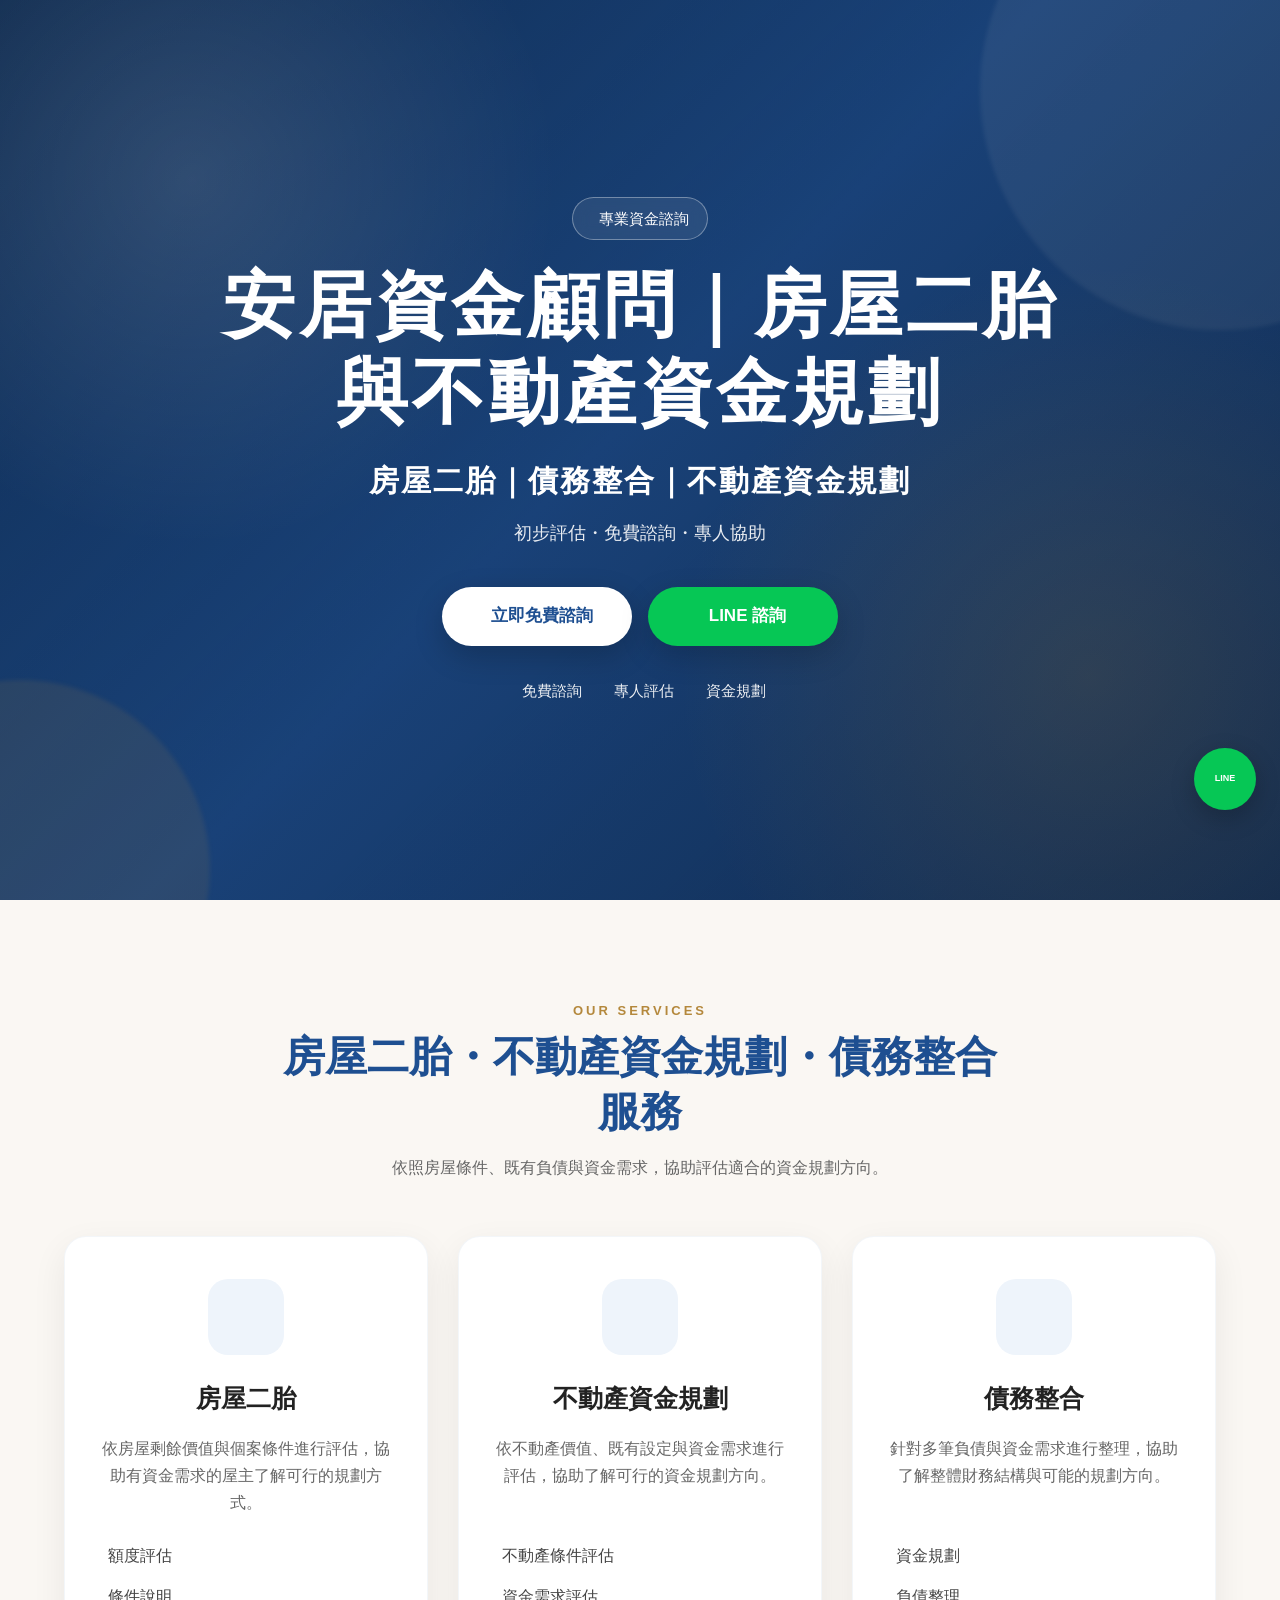
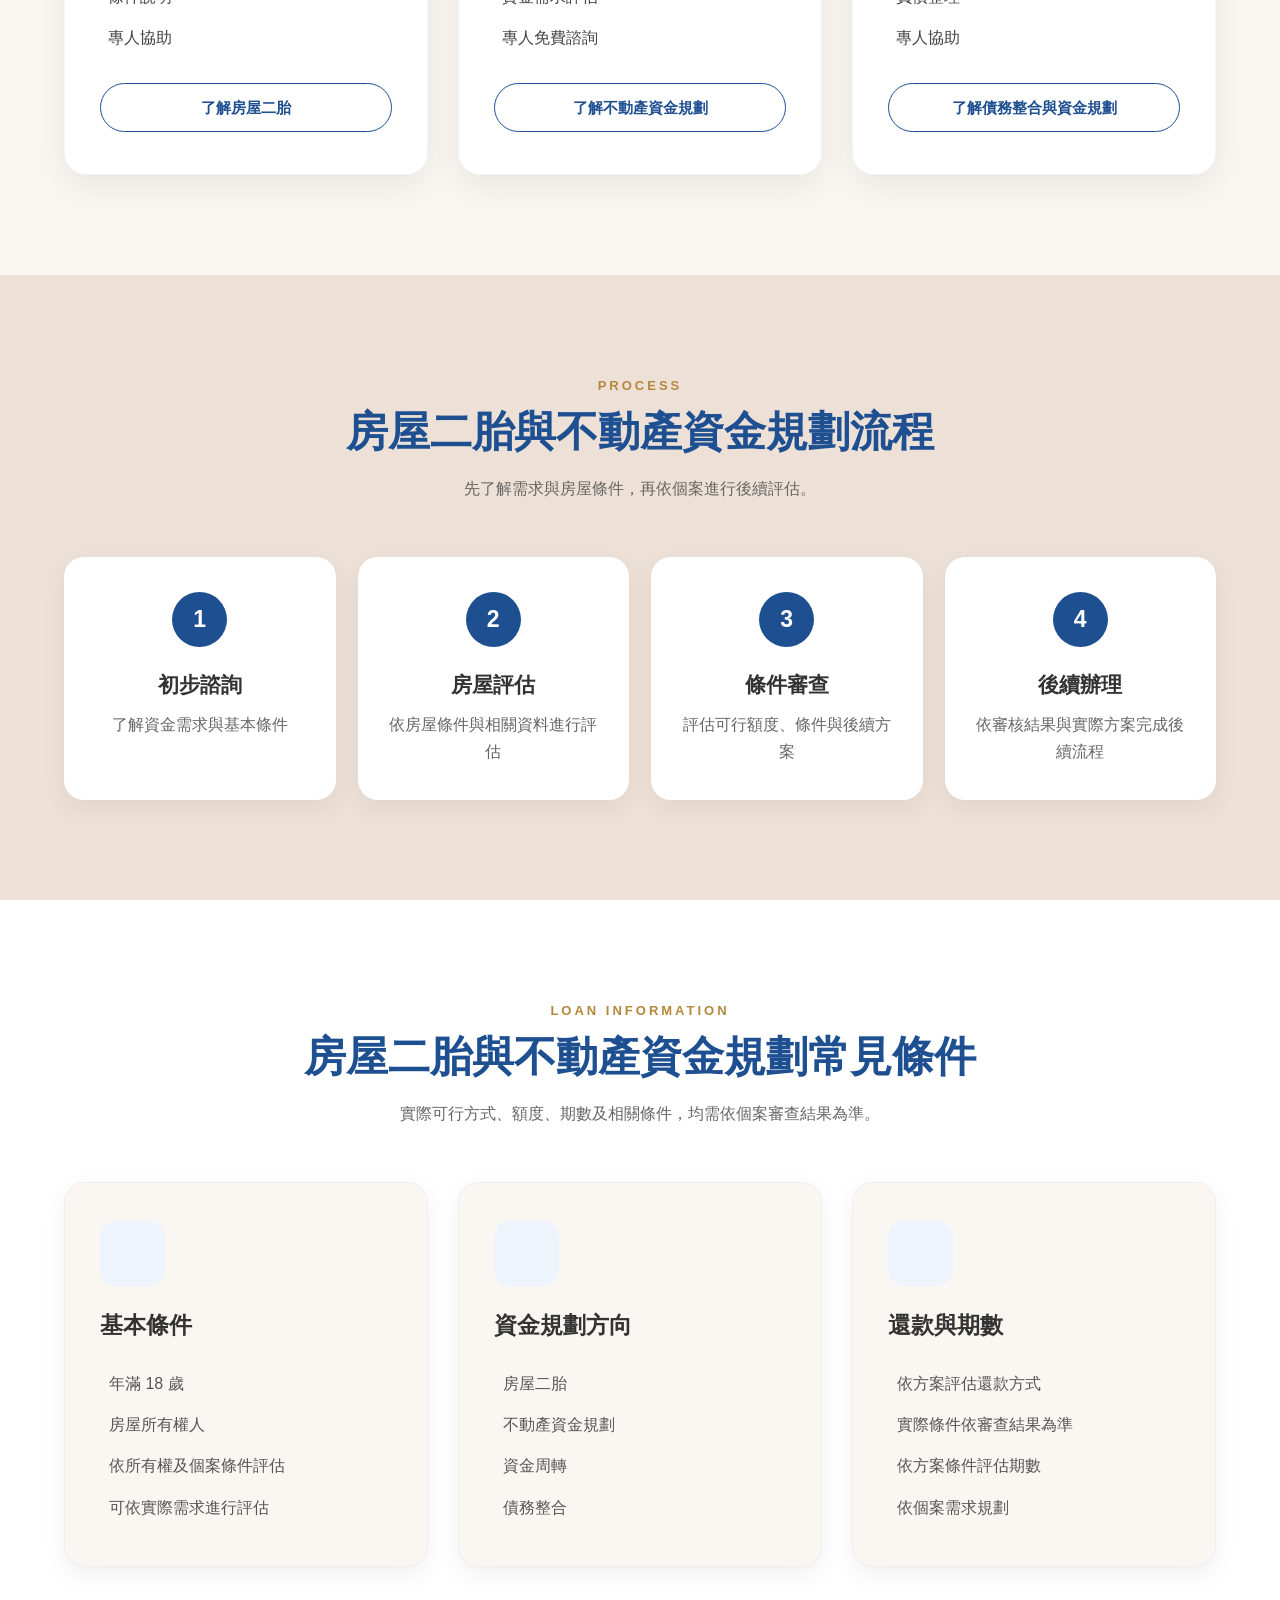
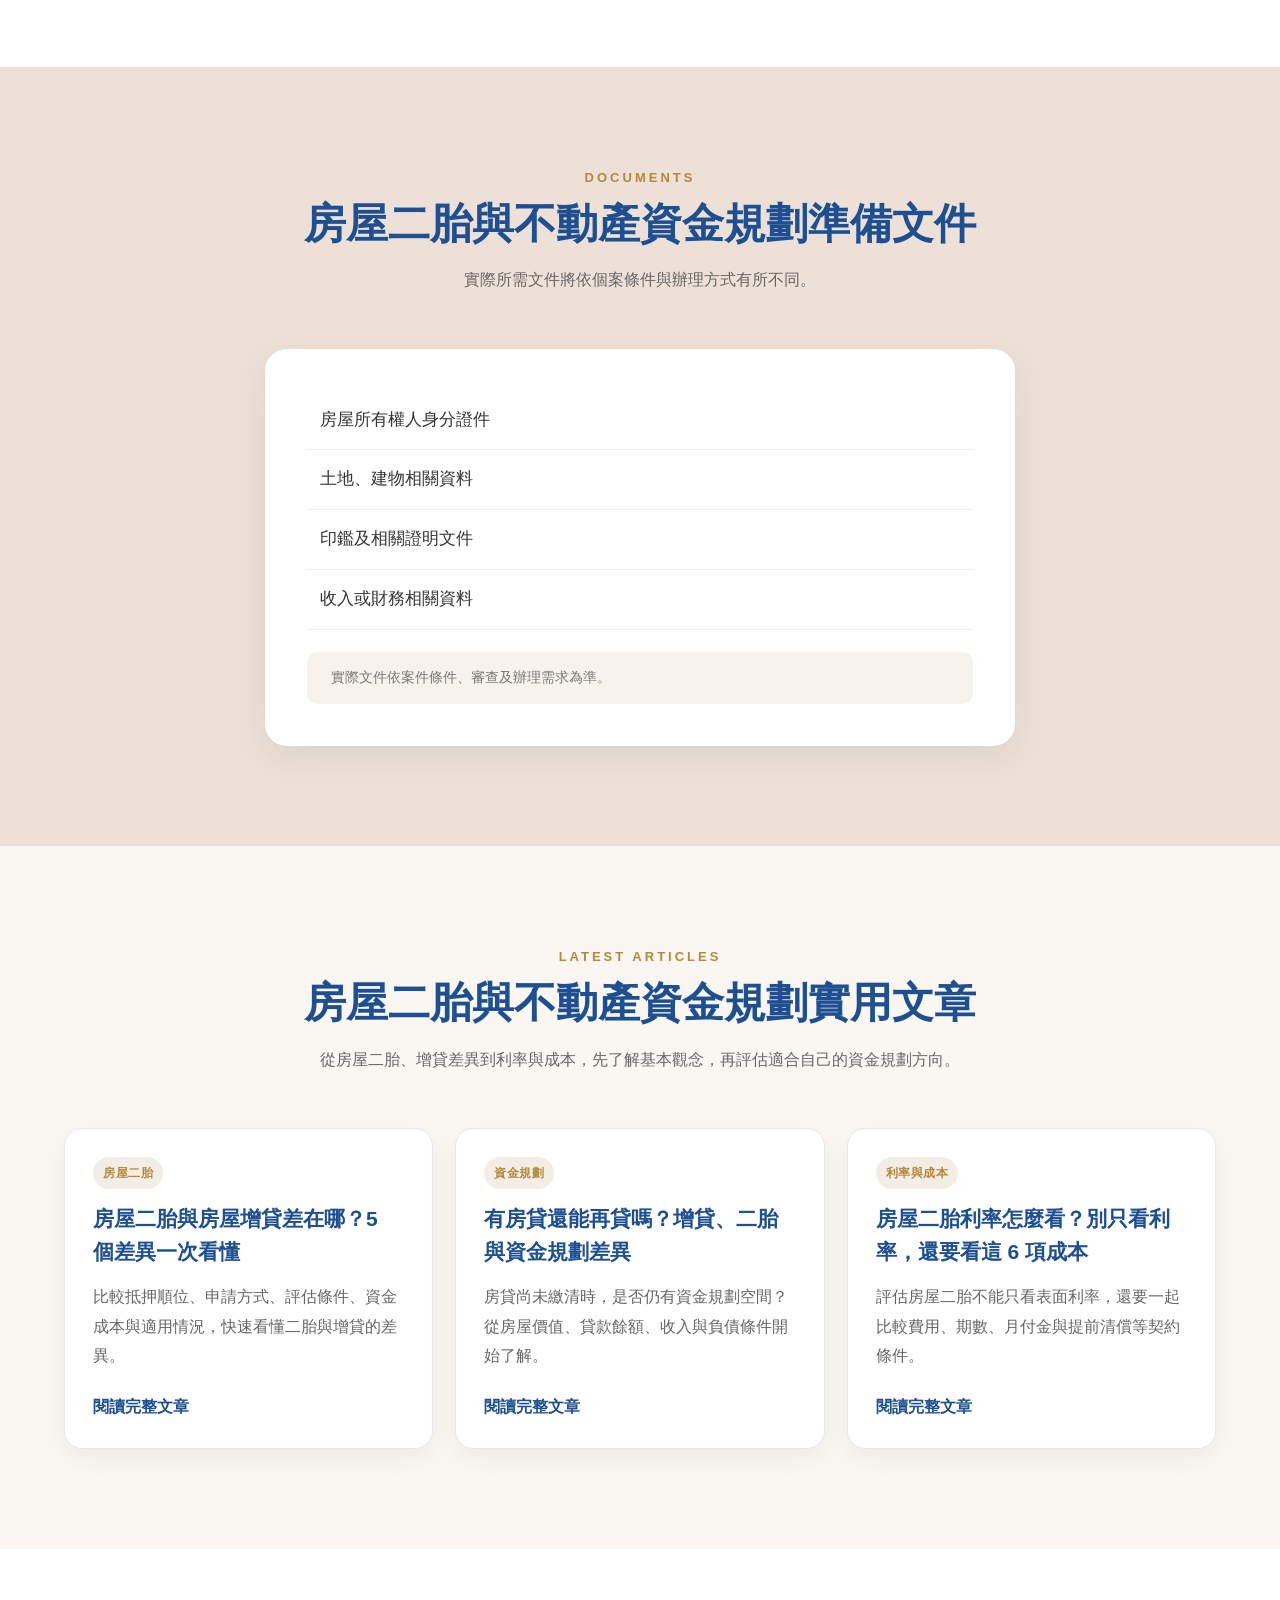
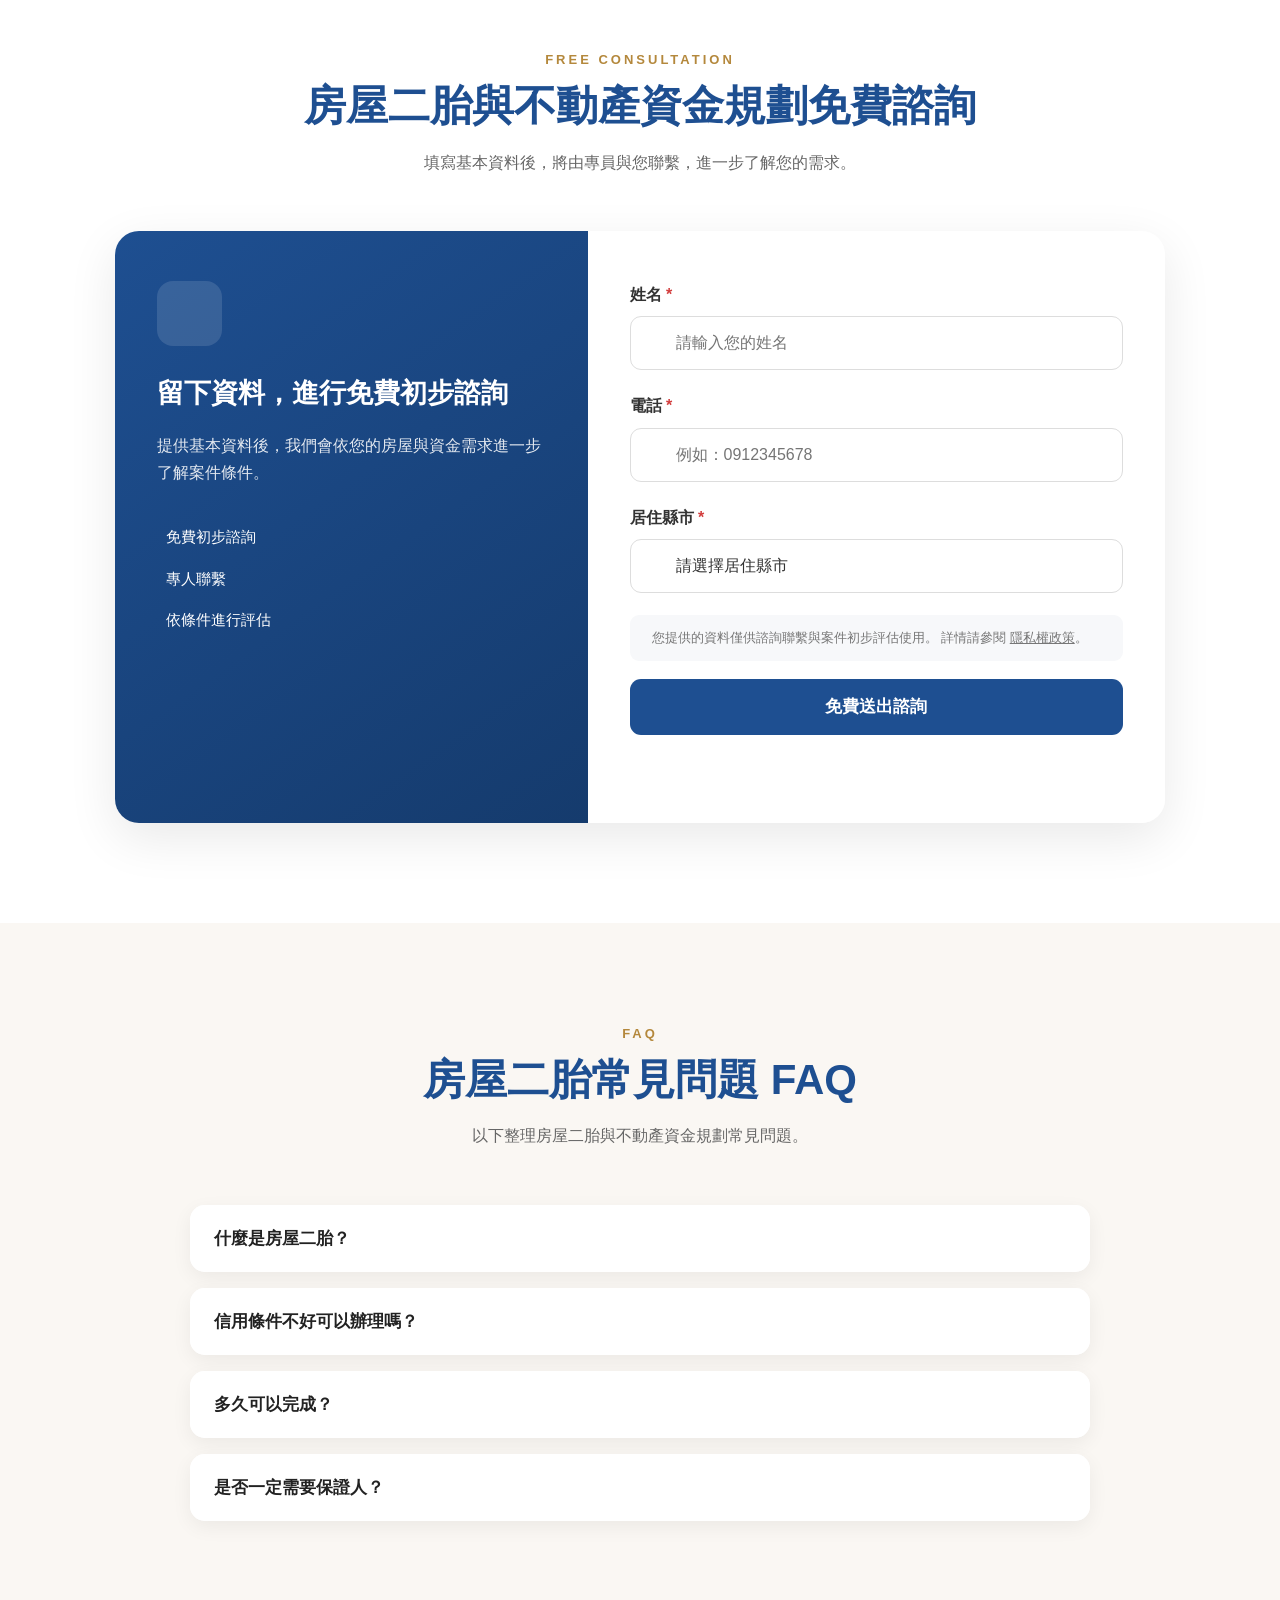
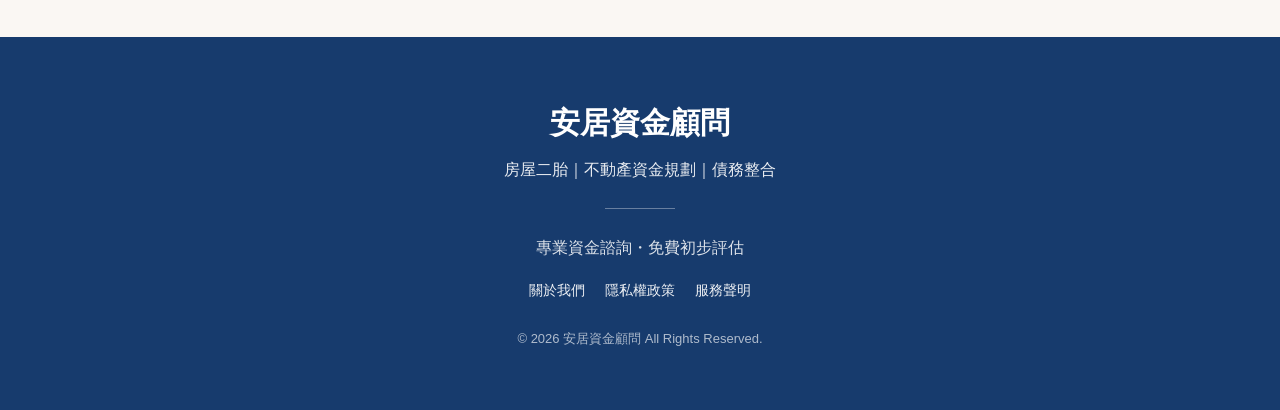
==== commit b7e27fc4: "Update index.html" ====
--- a/index.html
+++ b/index.html
@@ -22,7 +22,7 @@
 
     <link
         rel="stylesheet"
-        href="https://cdn.jsdelivr.net/npm/bootstrap-icons@1.11.3/font/bootstrap-icons.css"
+        href="https://anju-finance-tw.web.app/"
     >
 
     <link rel="stylesheet" href="style.css">
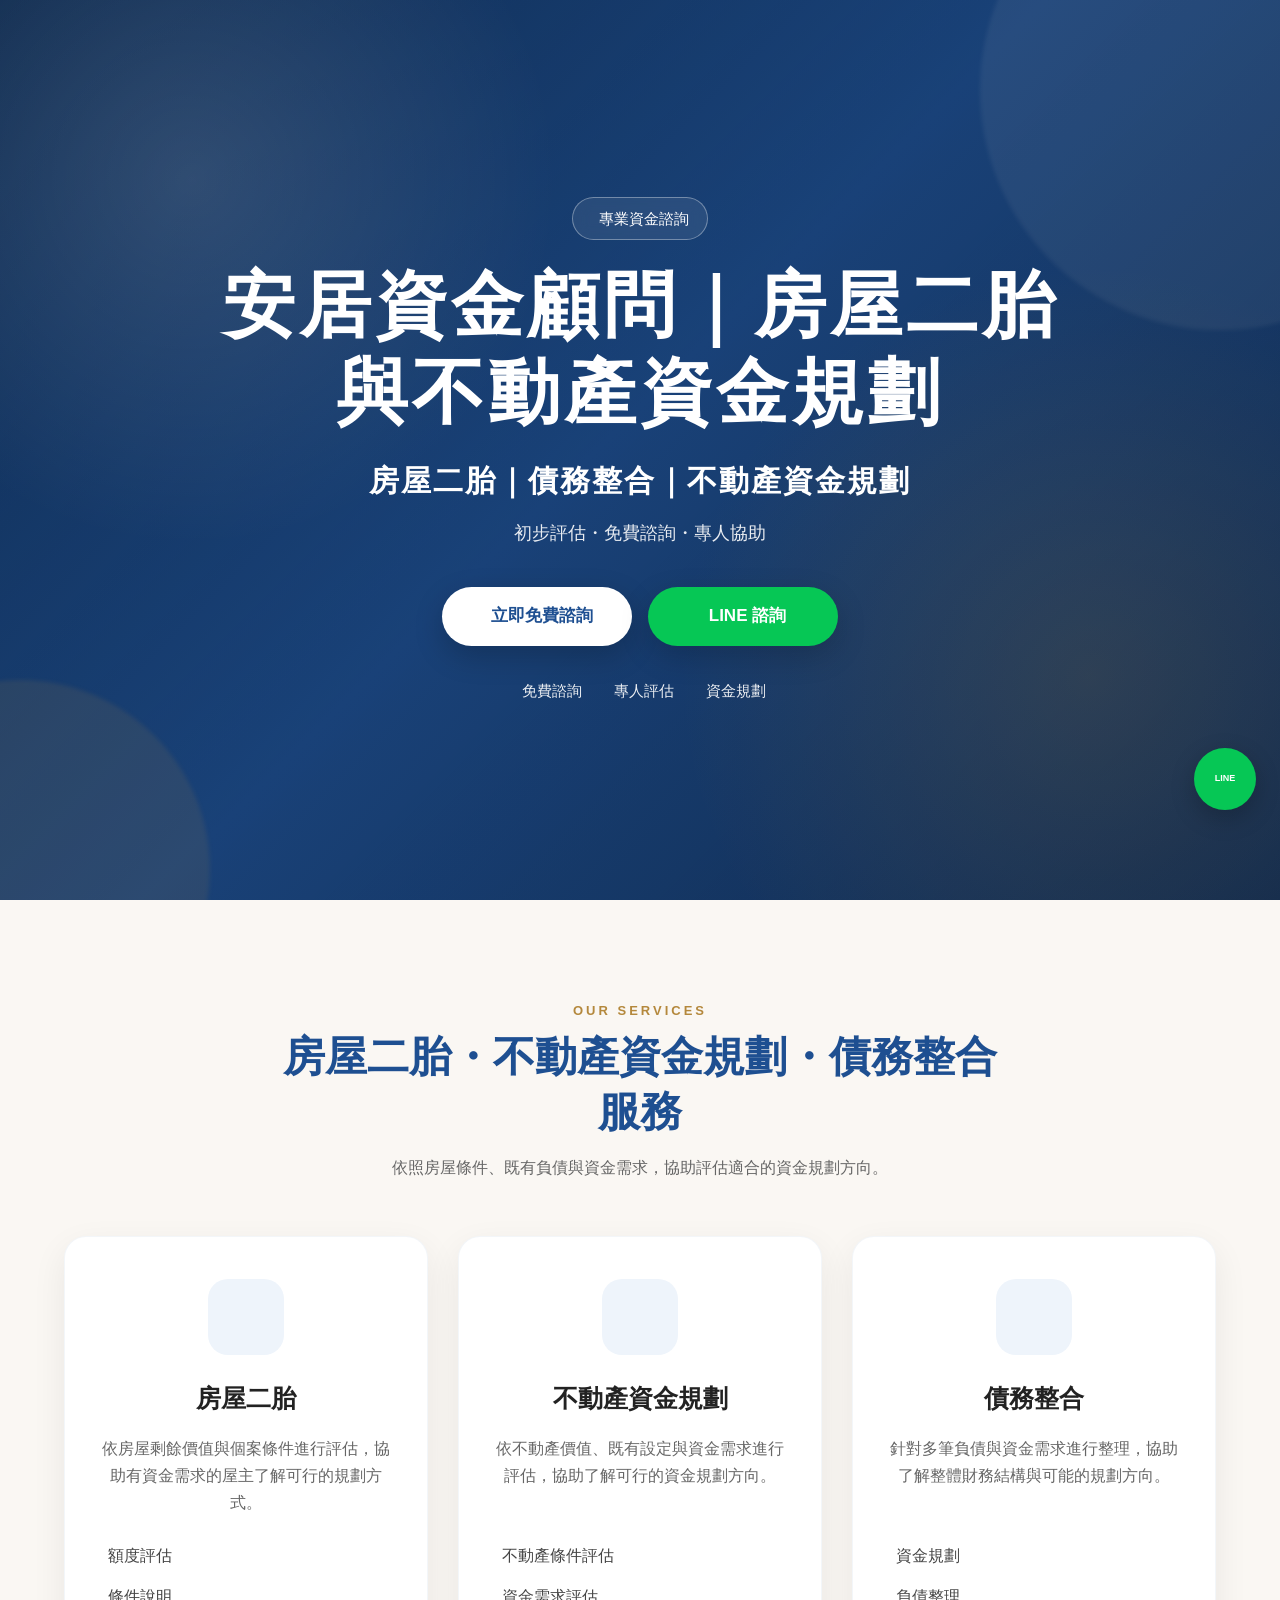
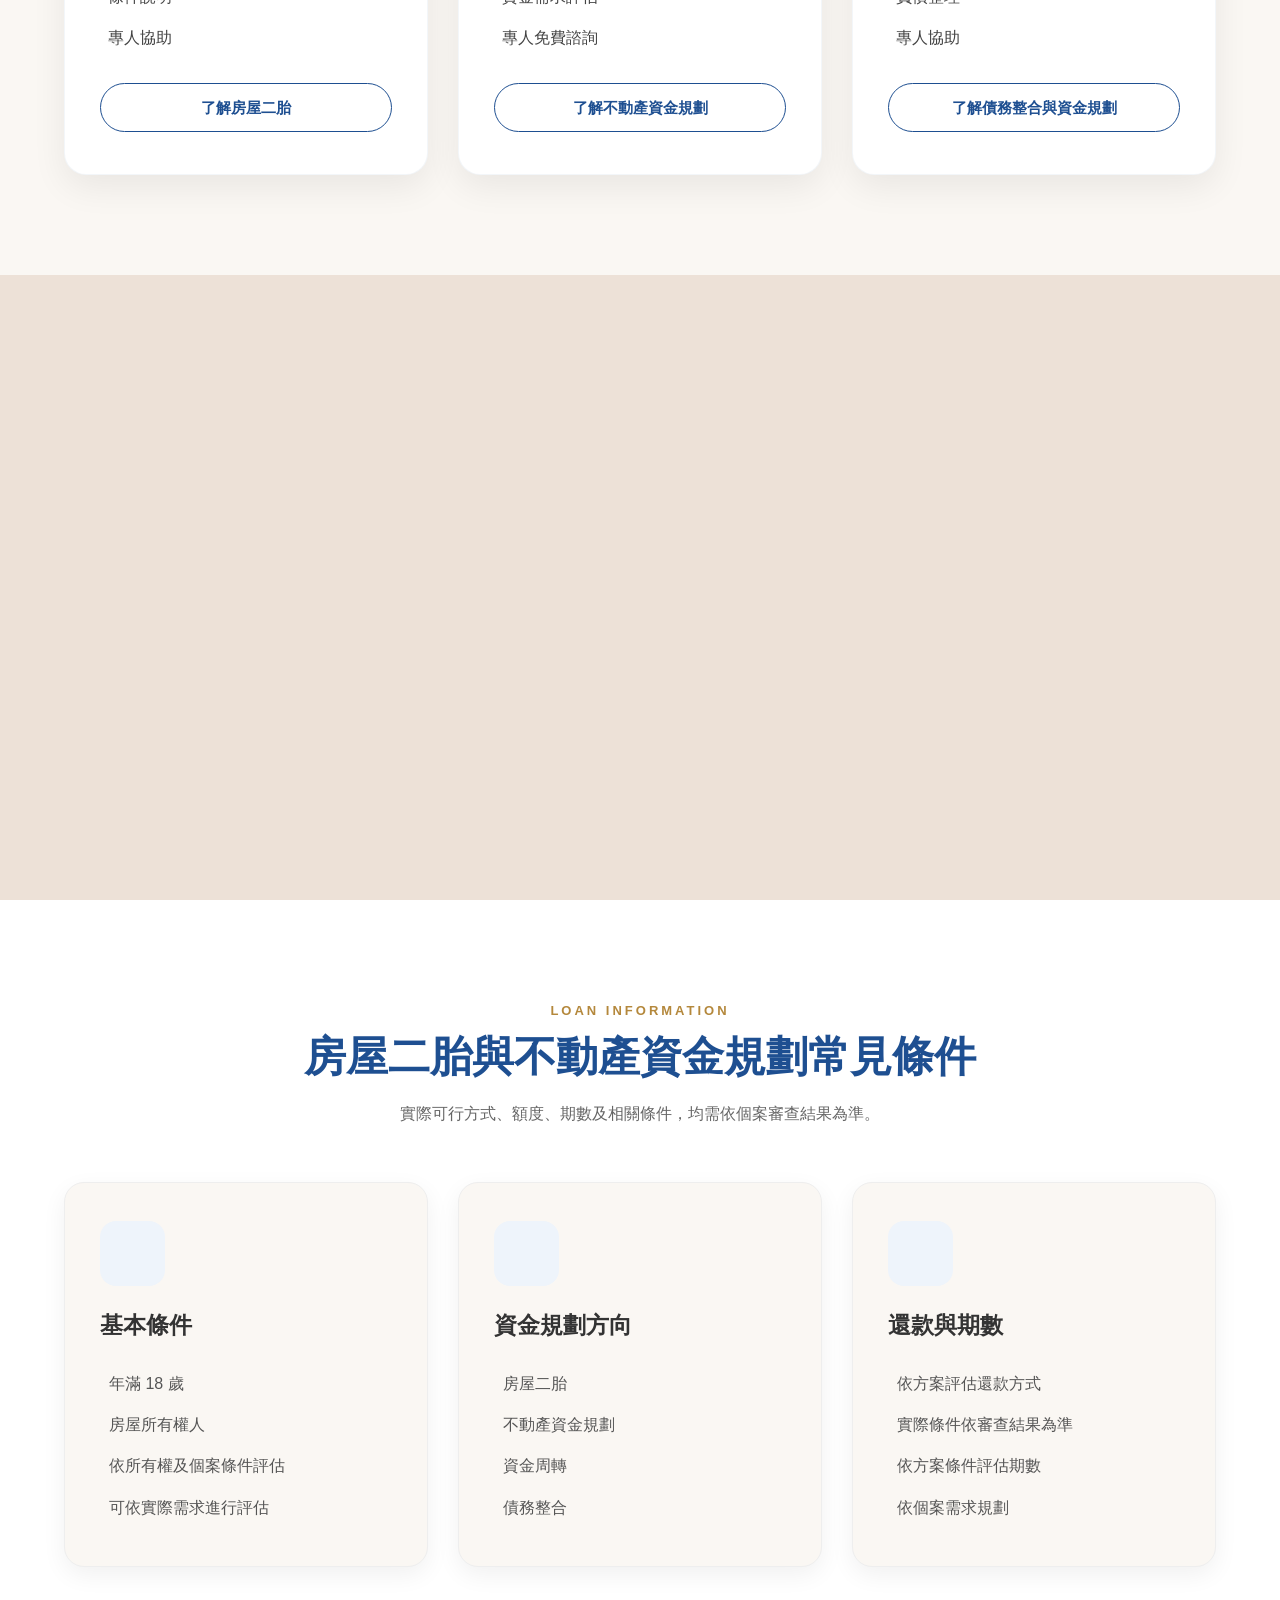
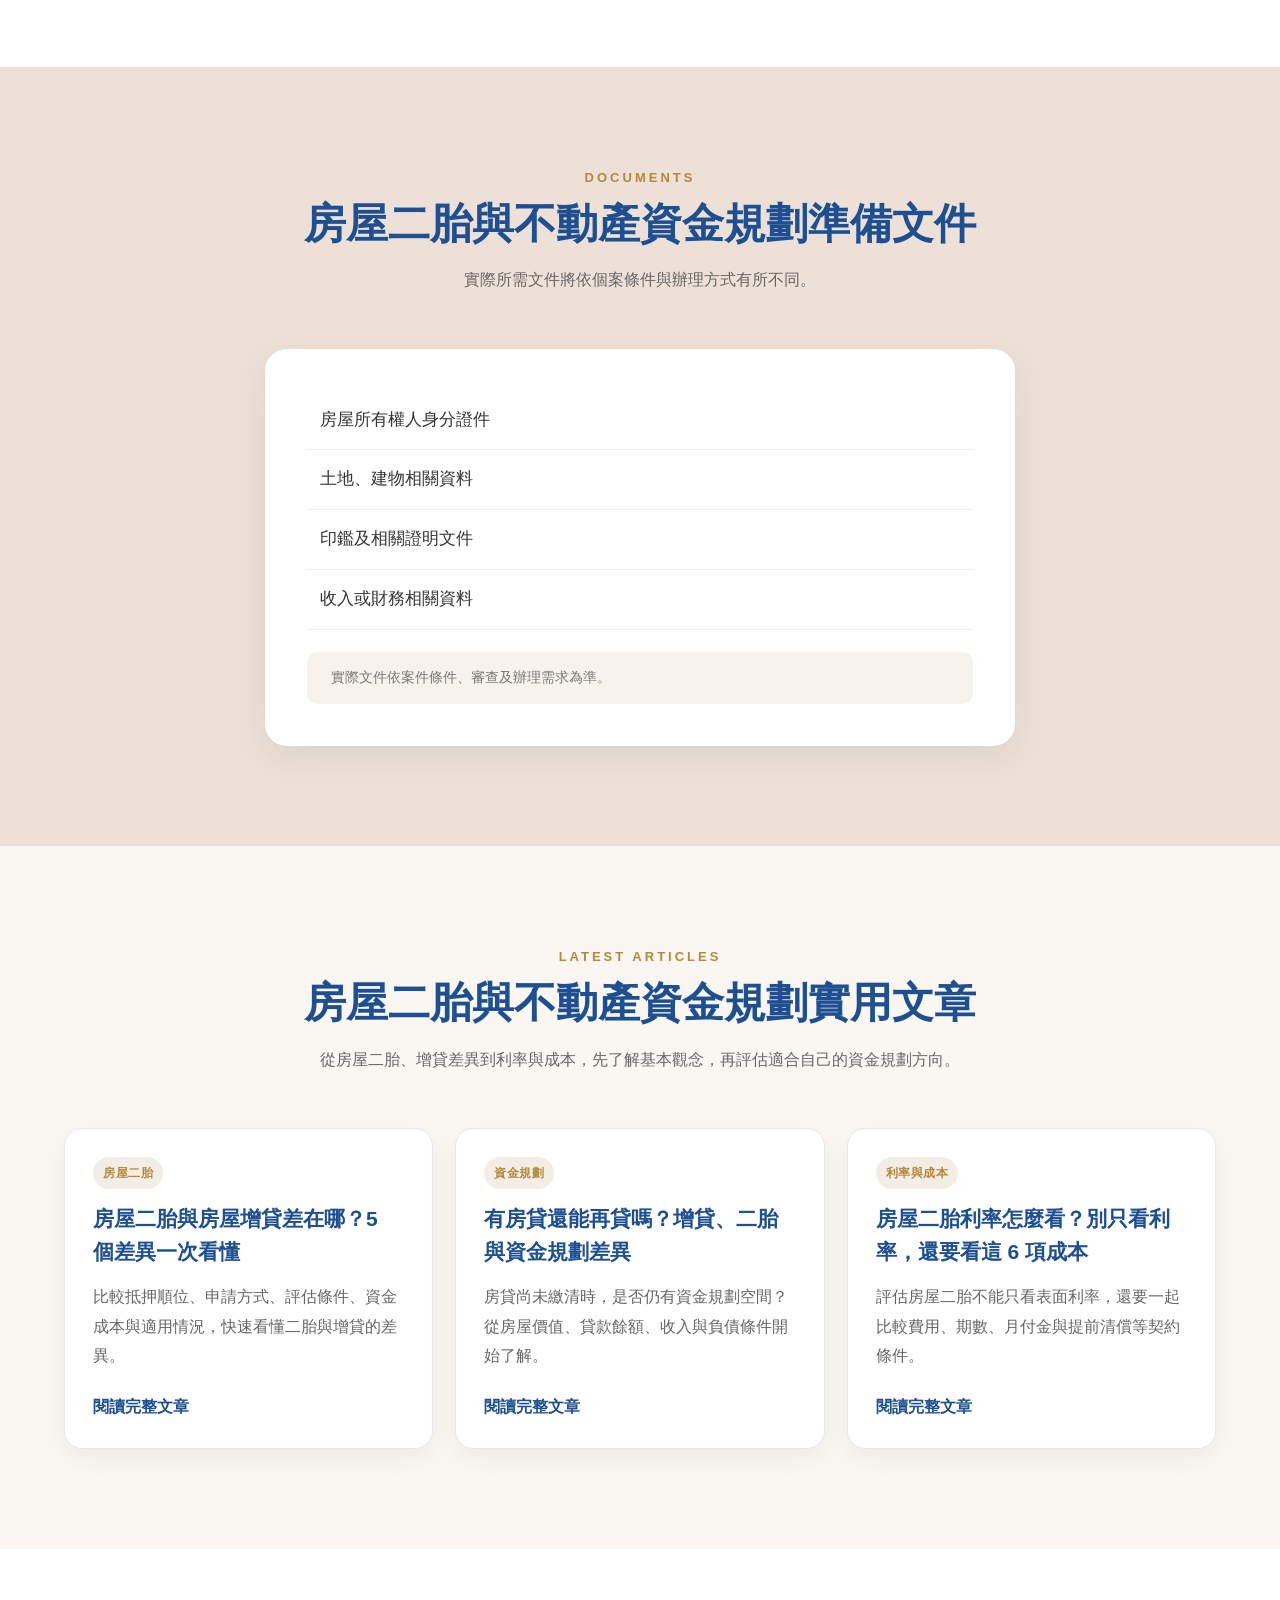
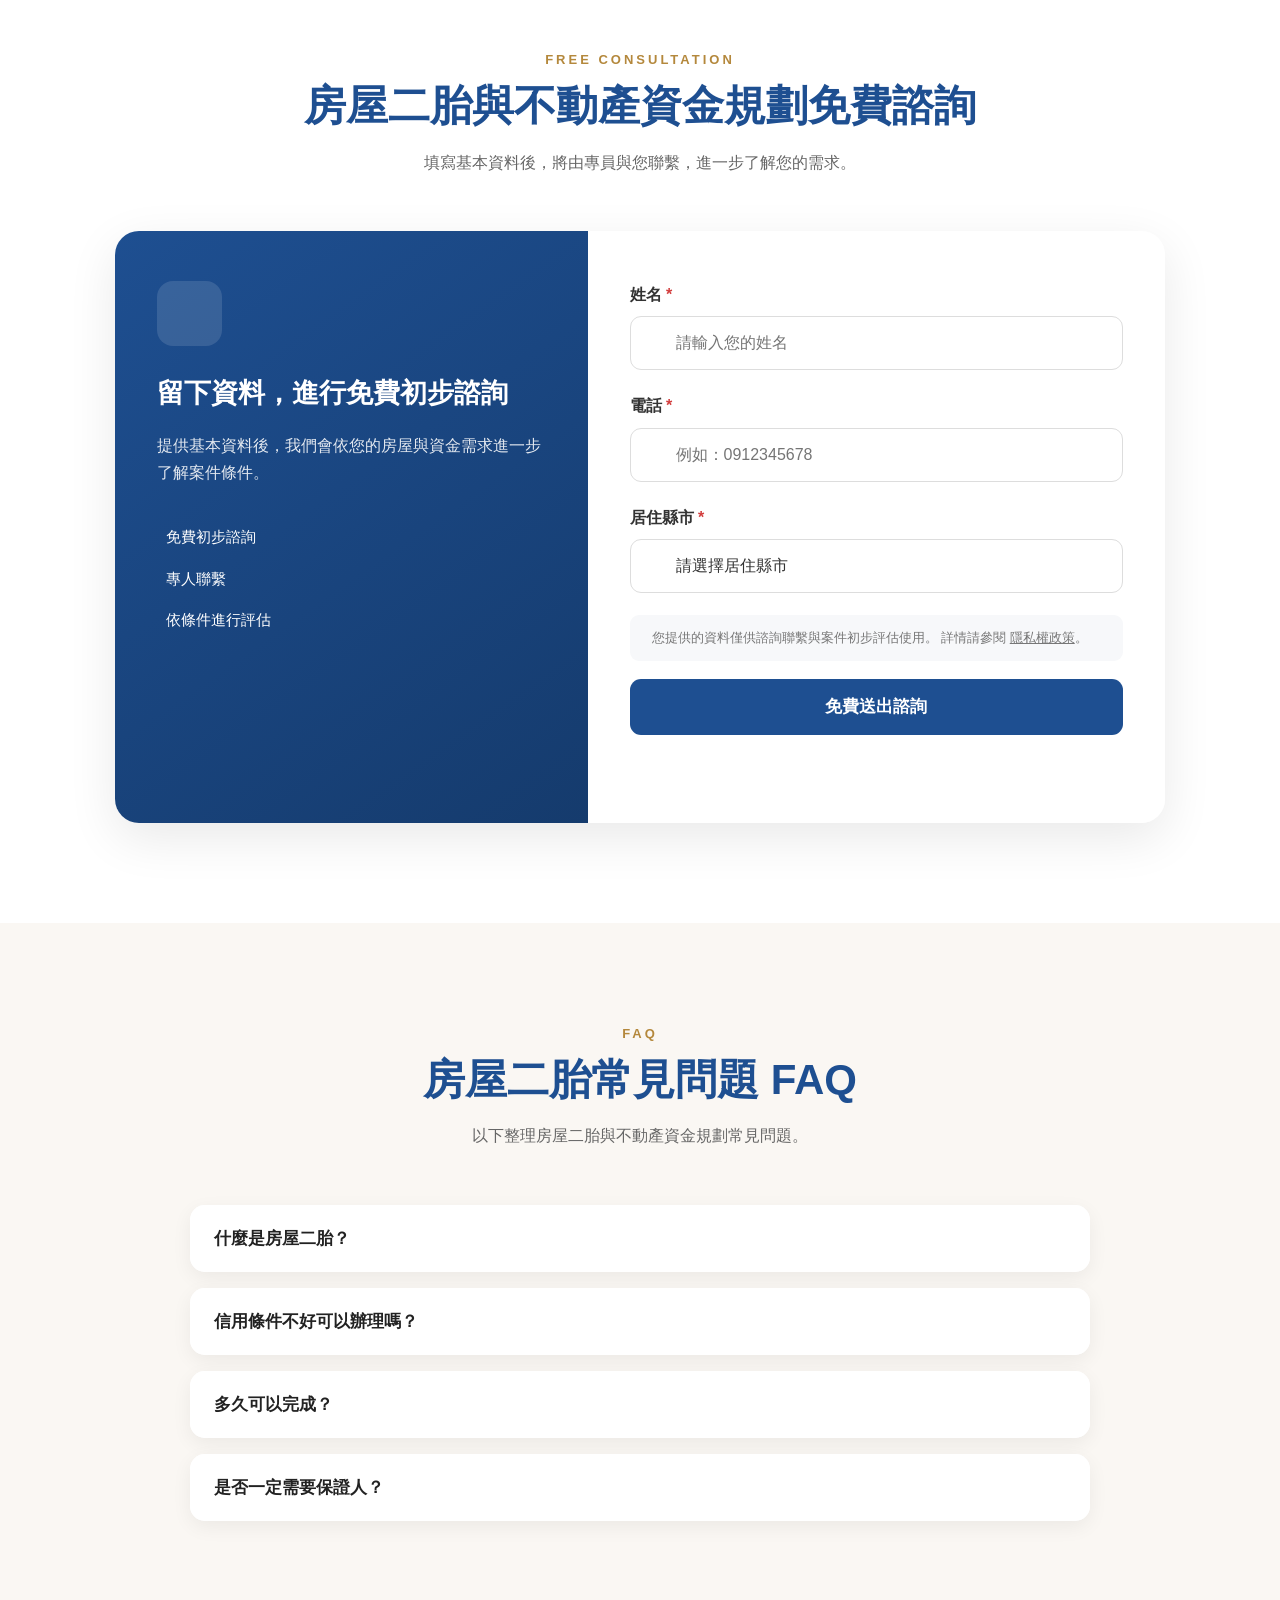
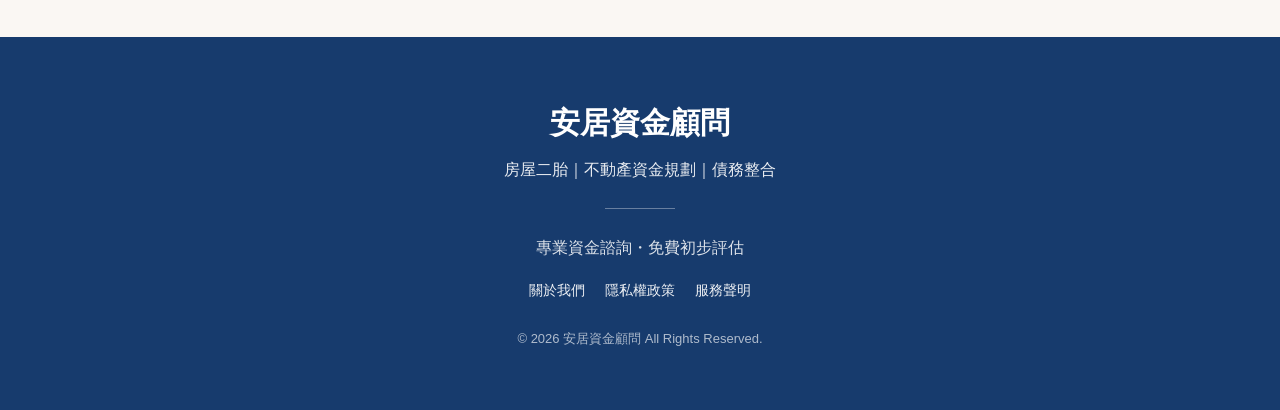
==== commit d9b26e77: "Update index.html" ====
--- a/index.html
+++ b/index.html
@@ -17,7 +17,7 @@
 
     <link
         rel="canonical"
-        href="https://fourseasons-cyber.github.io/anju-finance/"
+        href="https://anju-finance-tw.web.app/"
     >
 
     <link
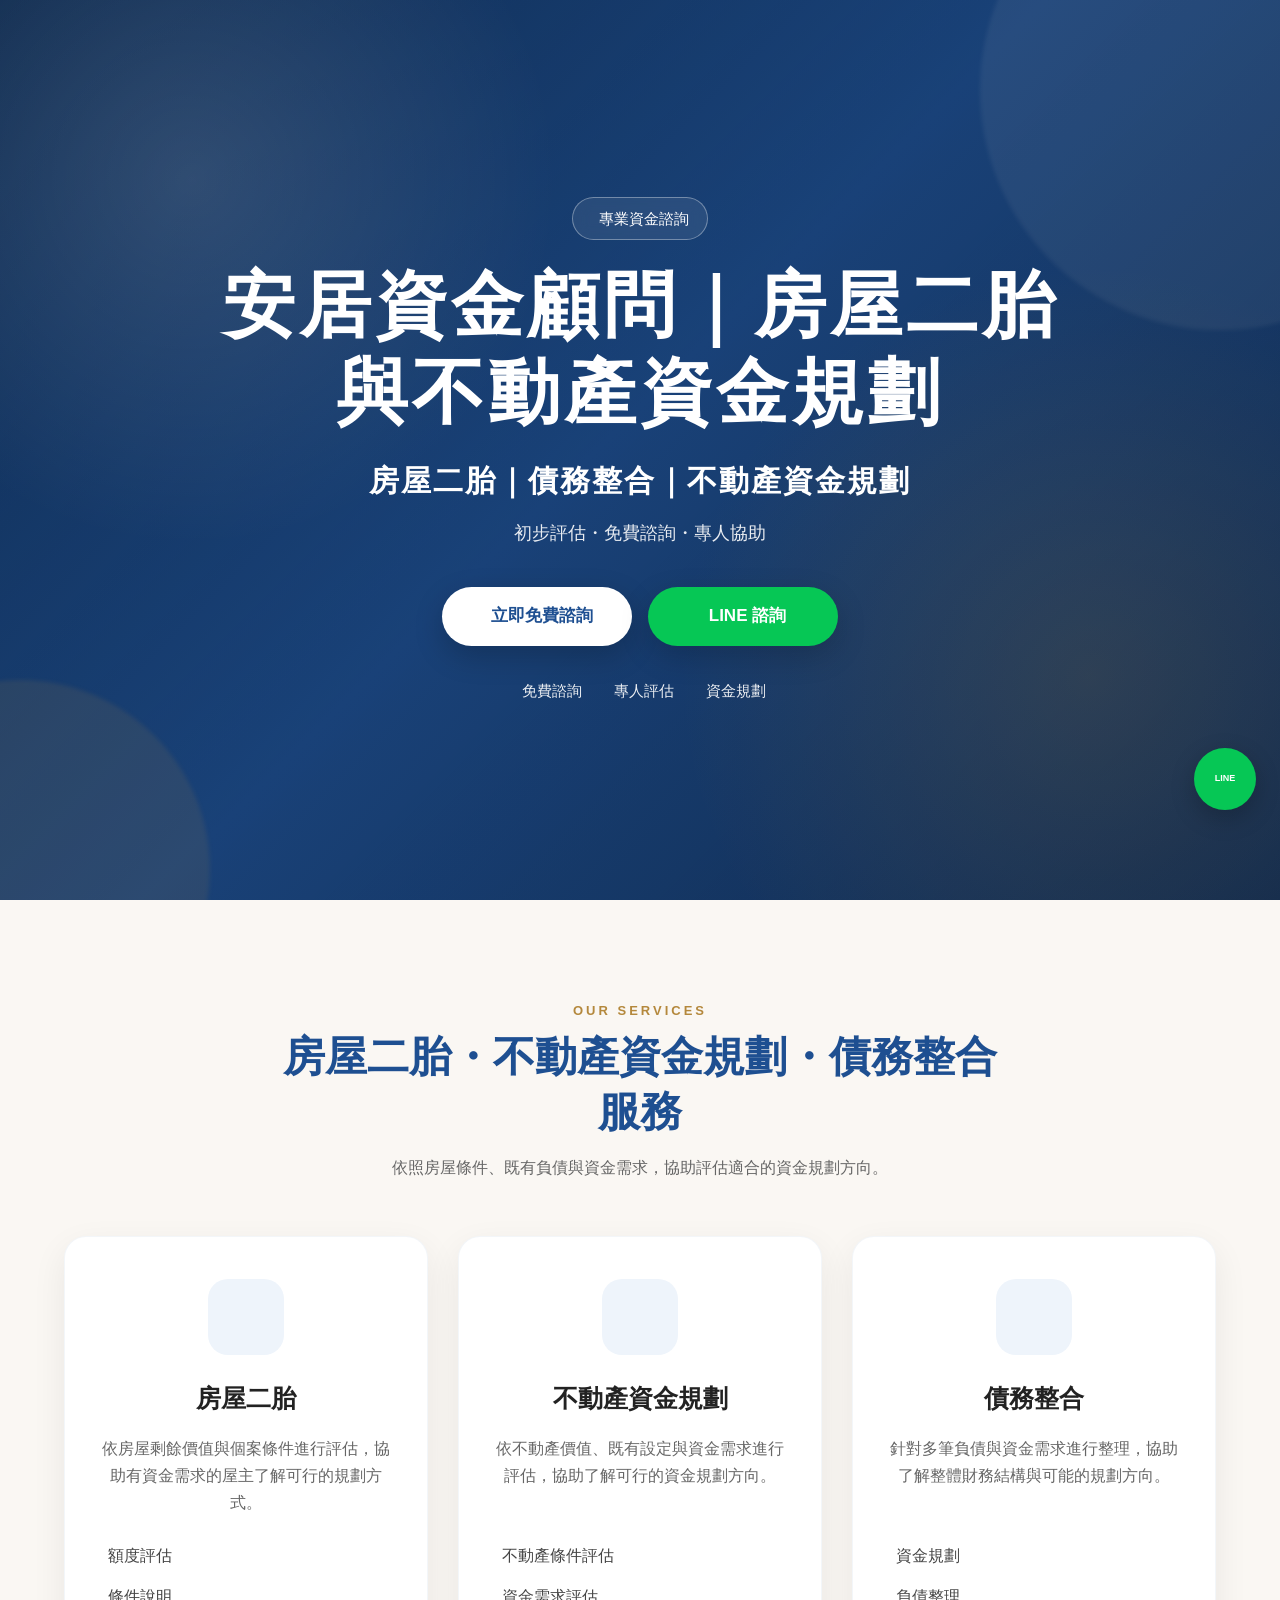
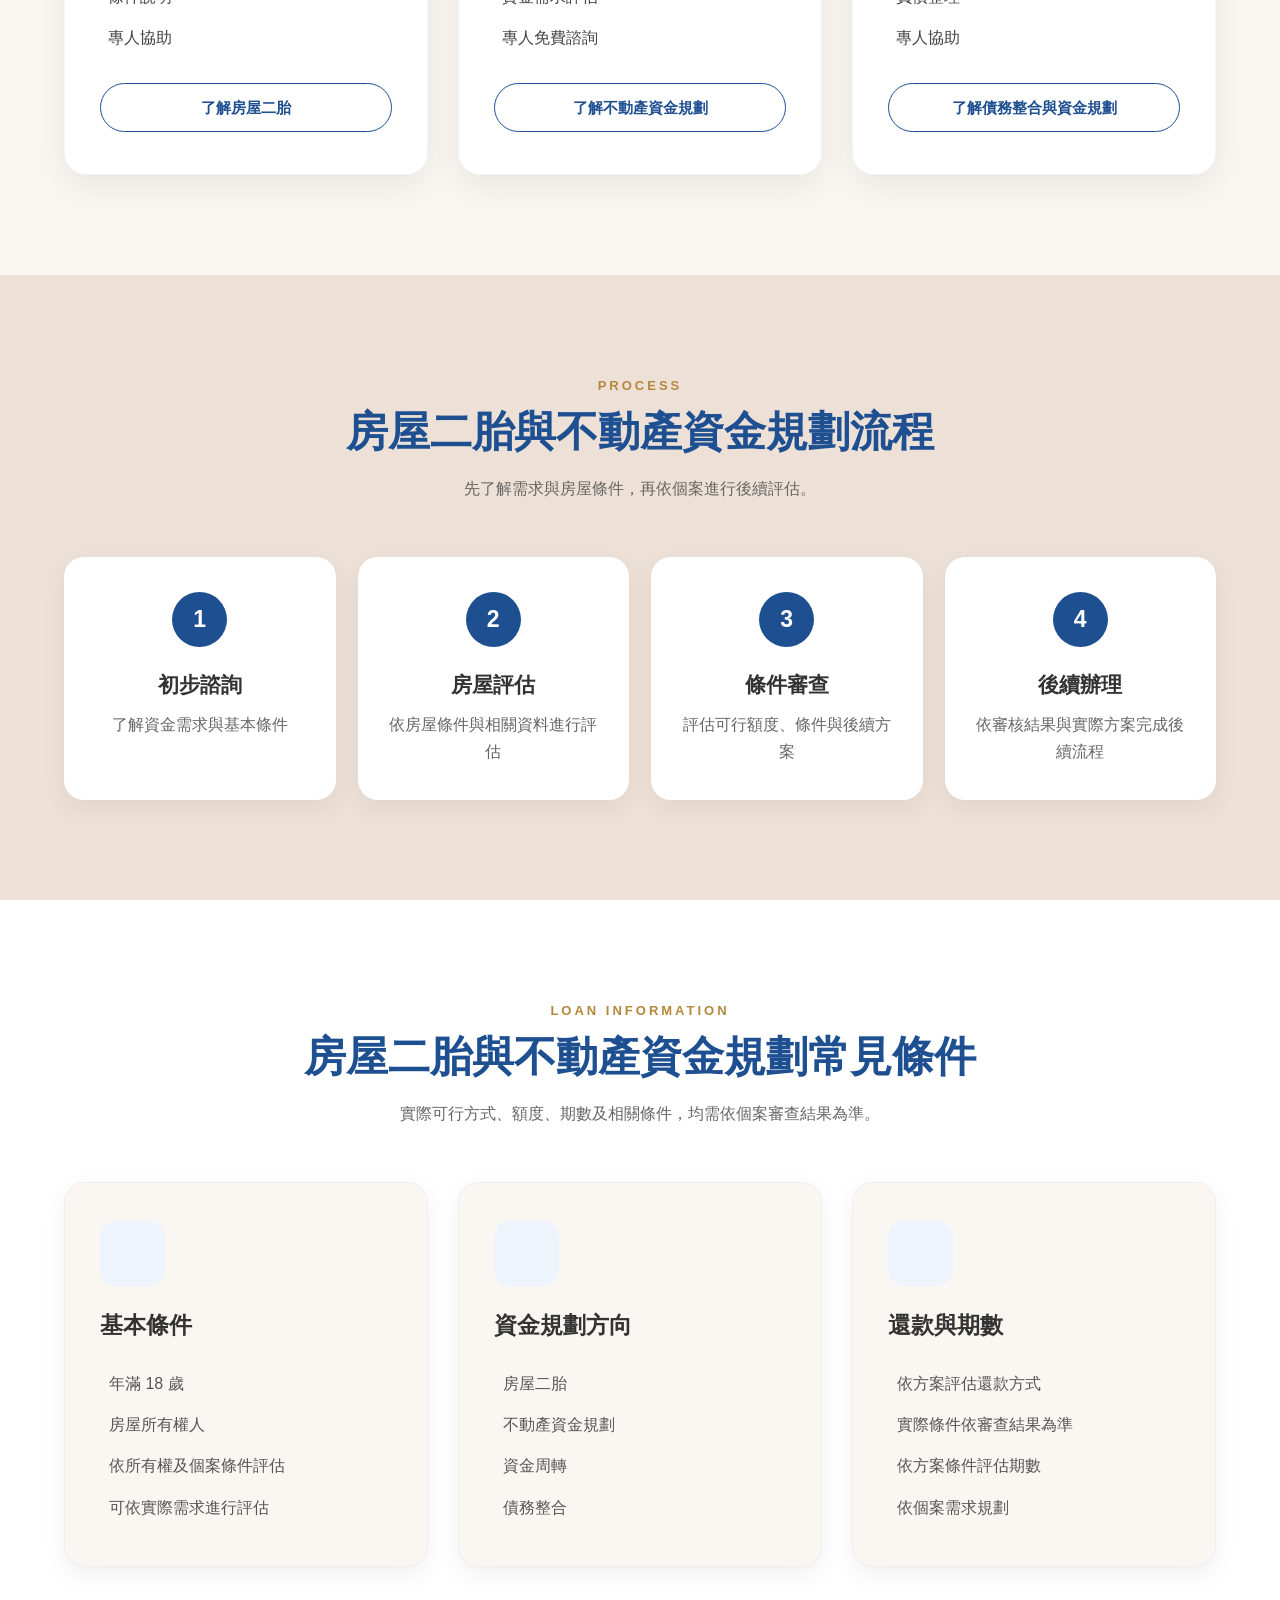
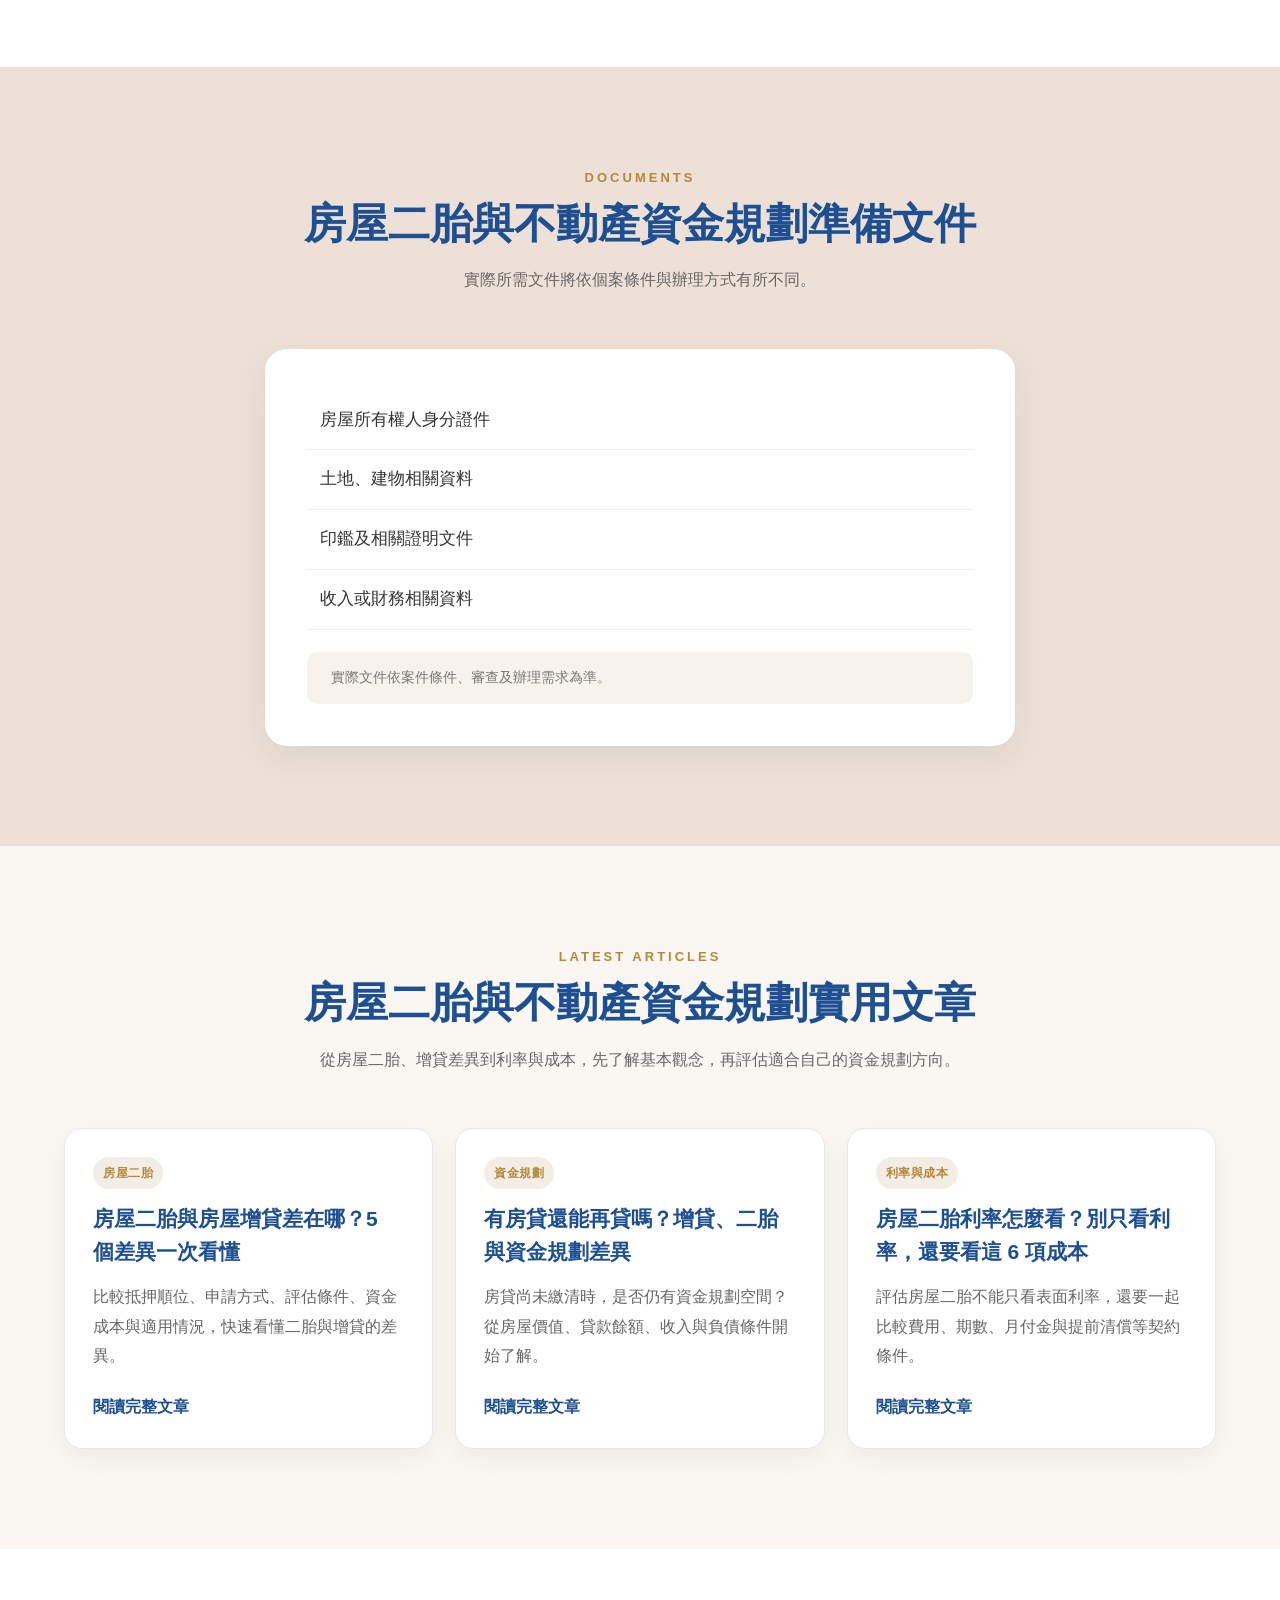
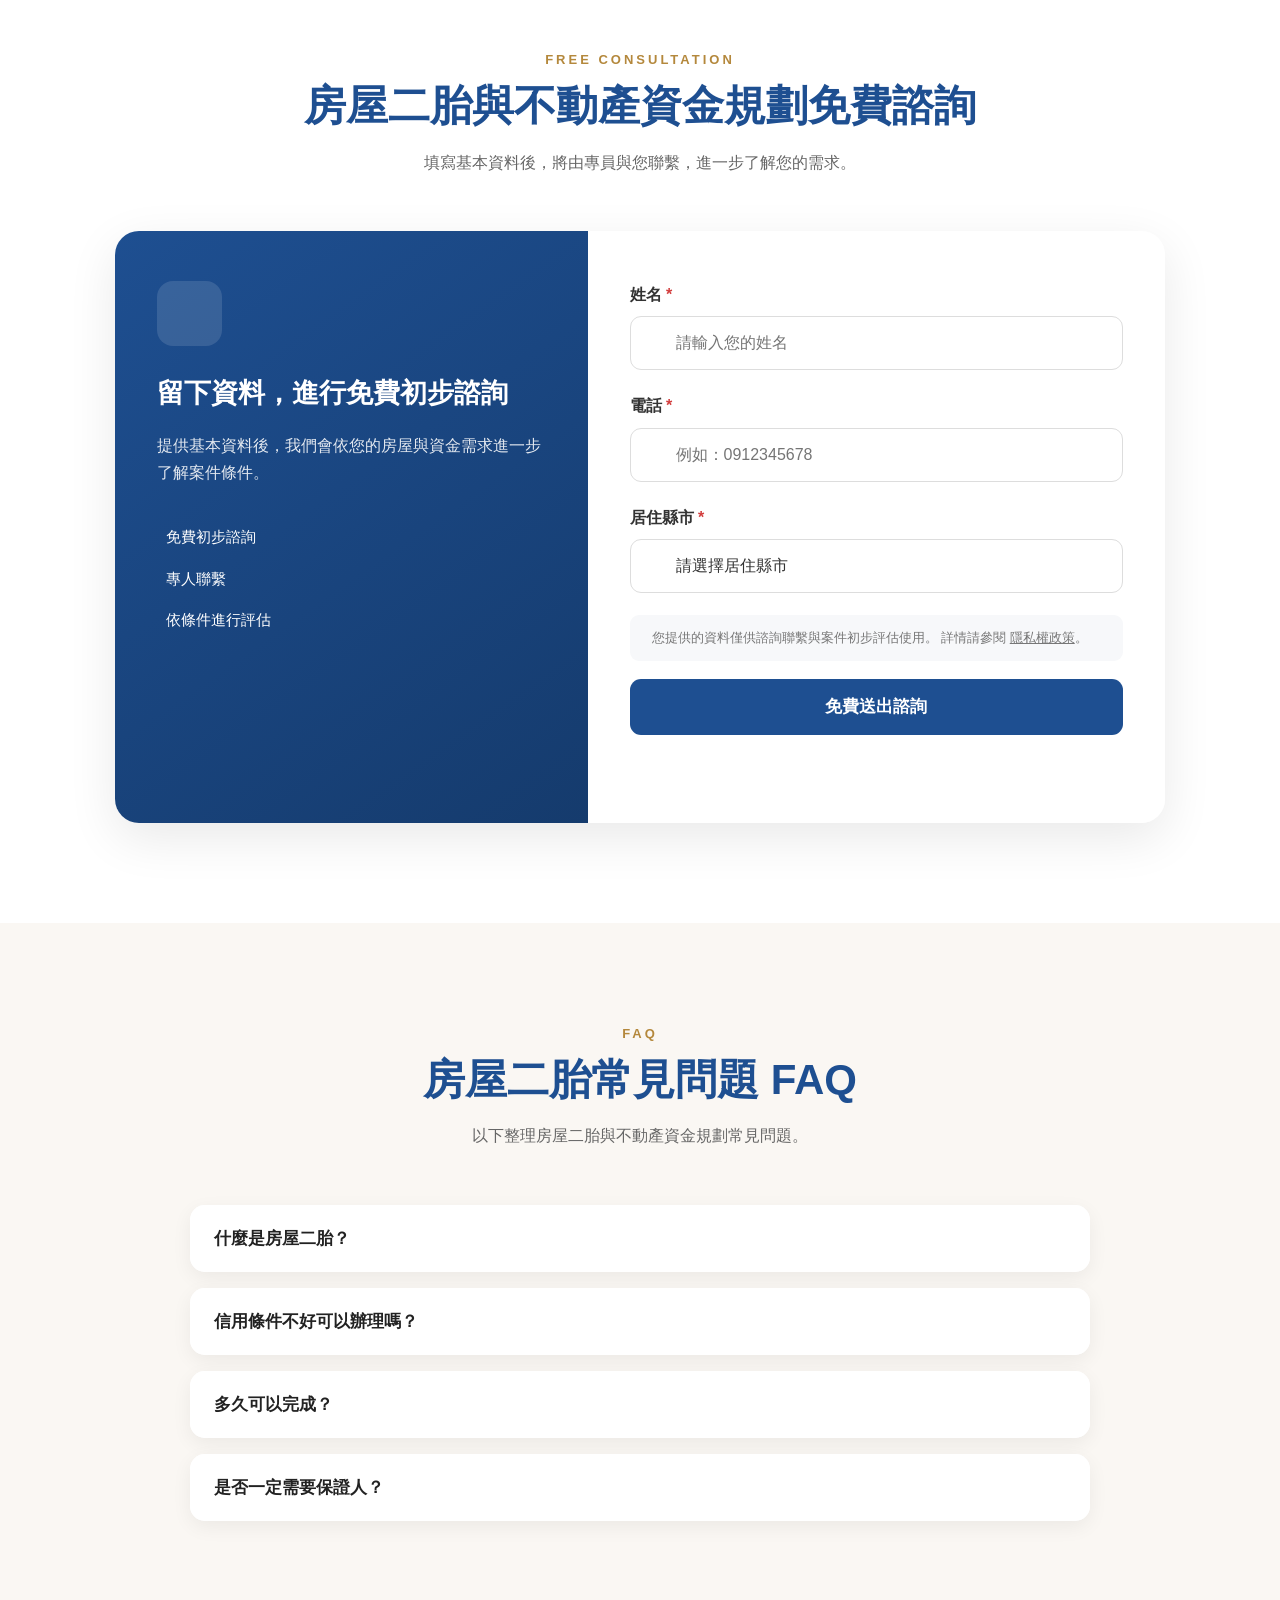
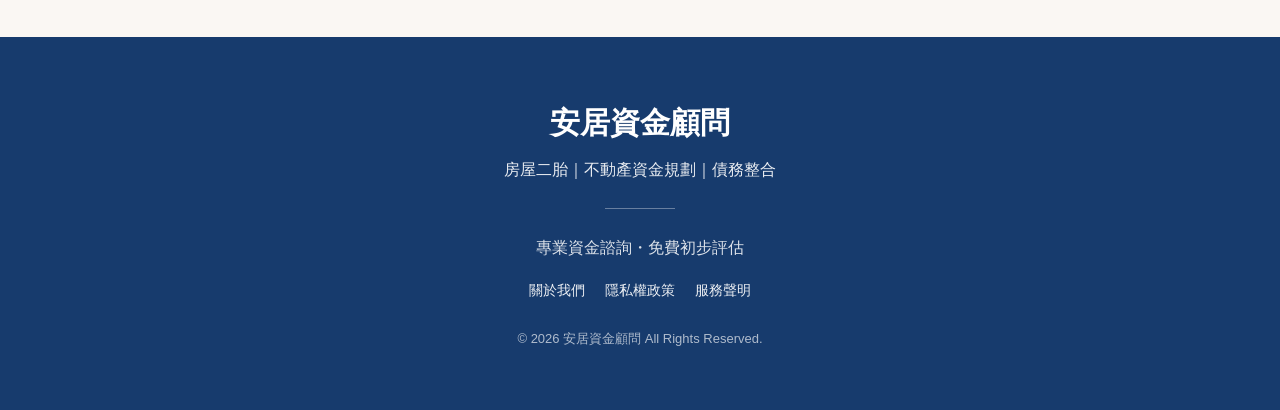
==== commit 7eae102a: "Update print statement from 'Hello' to 'Goodbye'" ====
--- a/index.html
+++ b/index.html
@@ -123,7 +123,7 @@
         "@type": "WebSite",
         "name": "安居資金顧問",
         "alternateName": "安居資金顧問｜房屋二胎・不動產資金規劃・債務整合",
-        "url": "https://fourseasons-cyber.github.io/anju-finance/",
+        "url": "https://anju-finance-tw.web.app/",
         "inLanguage": "zh-Hant-TW"
     }
     </script>
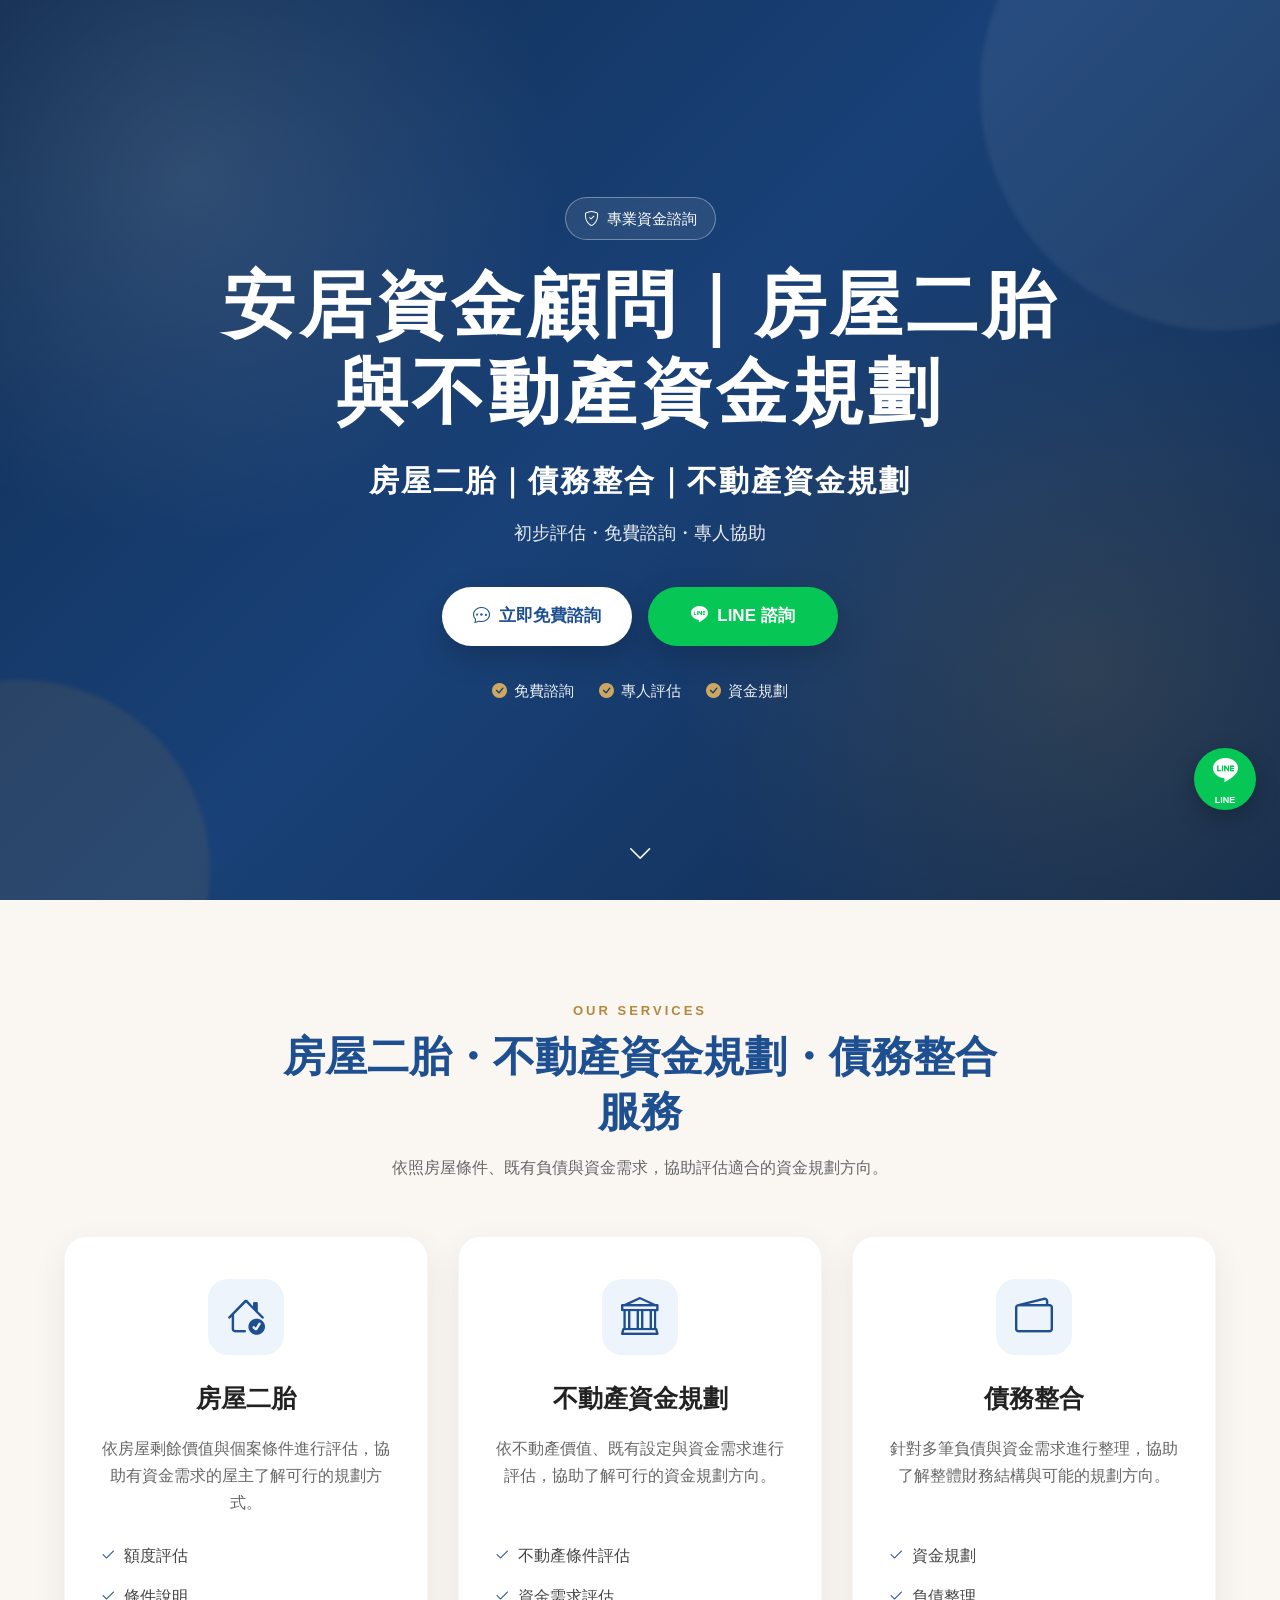
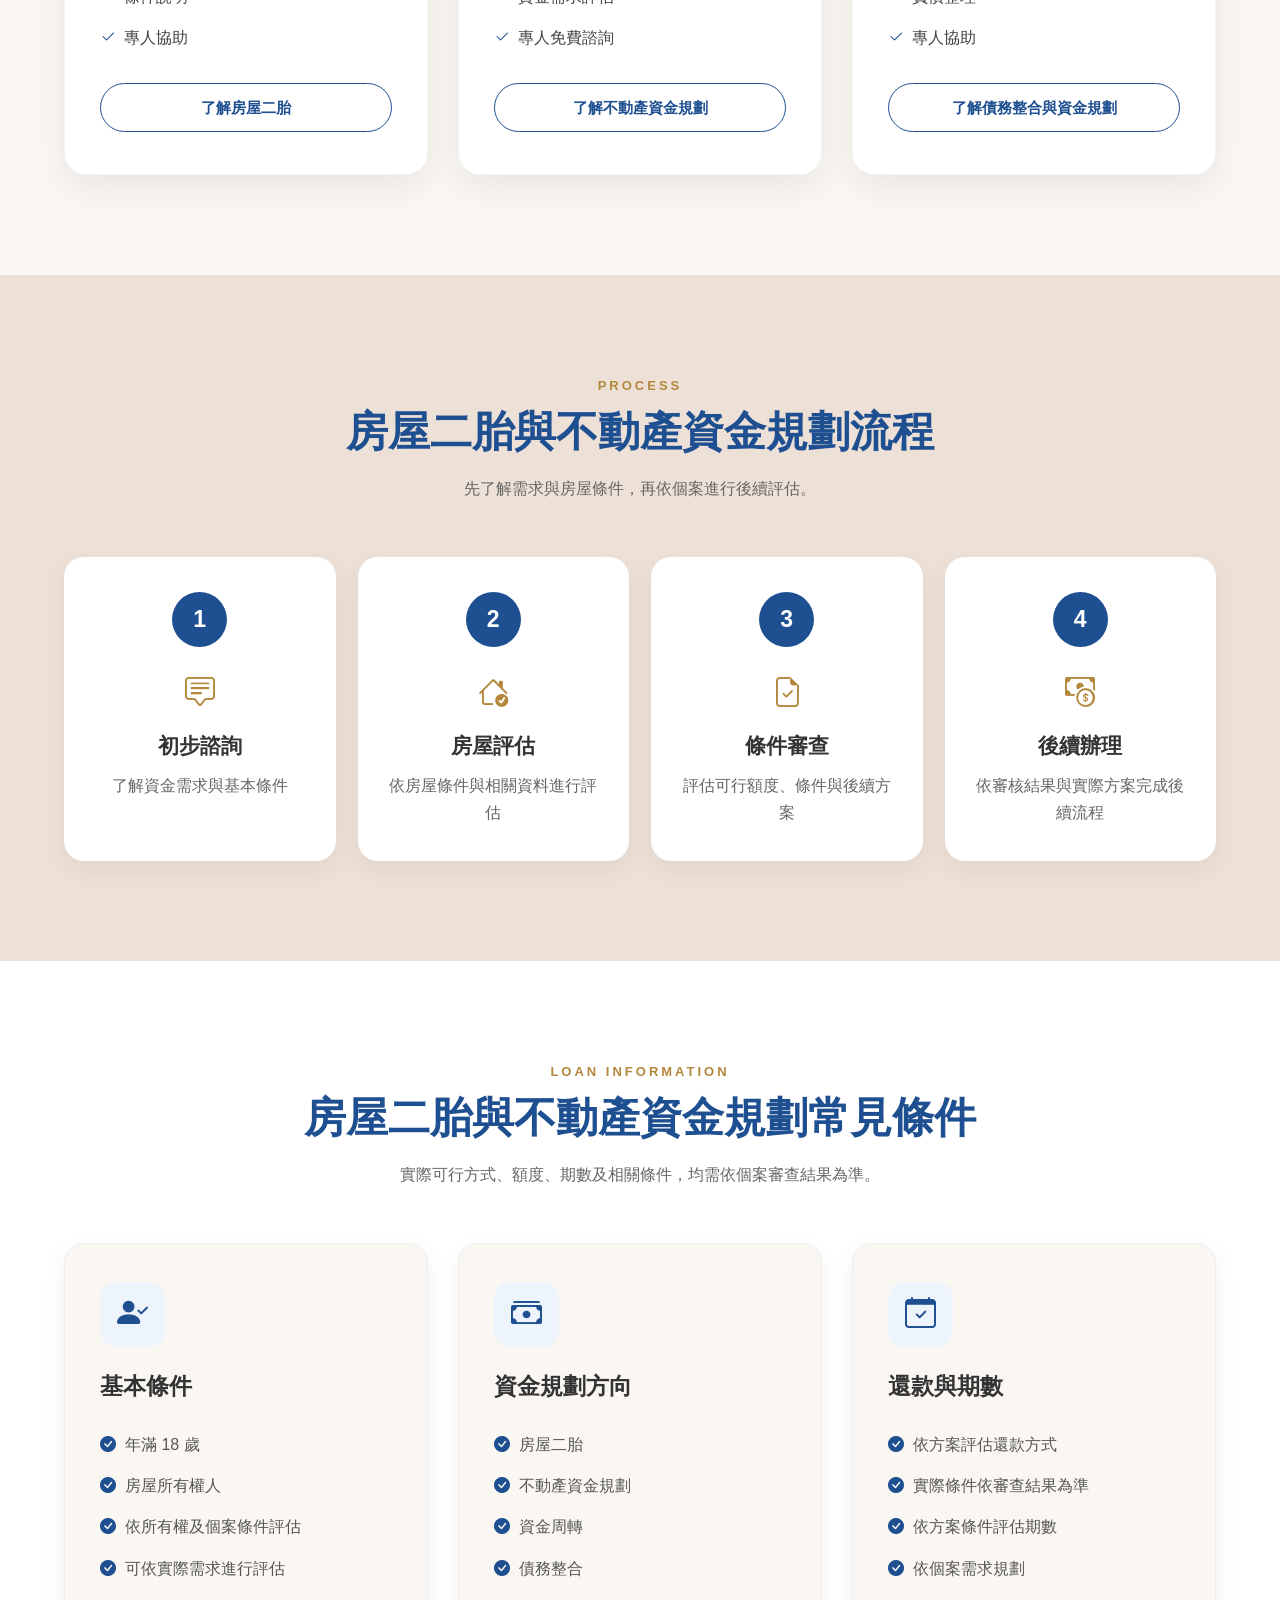
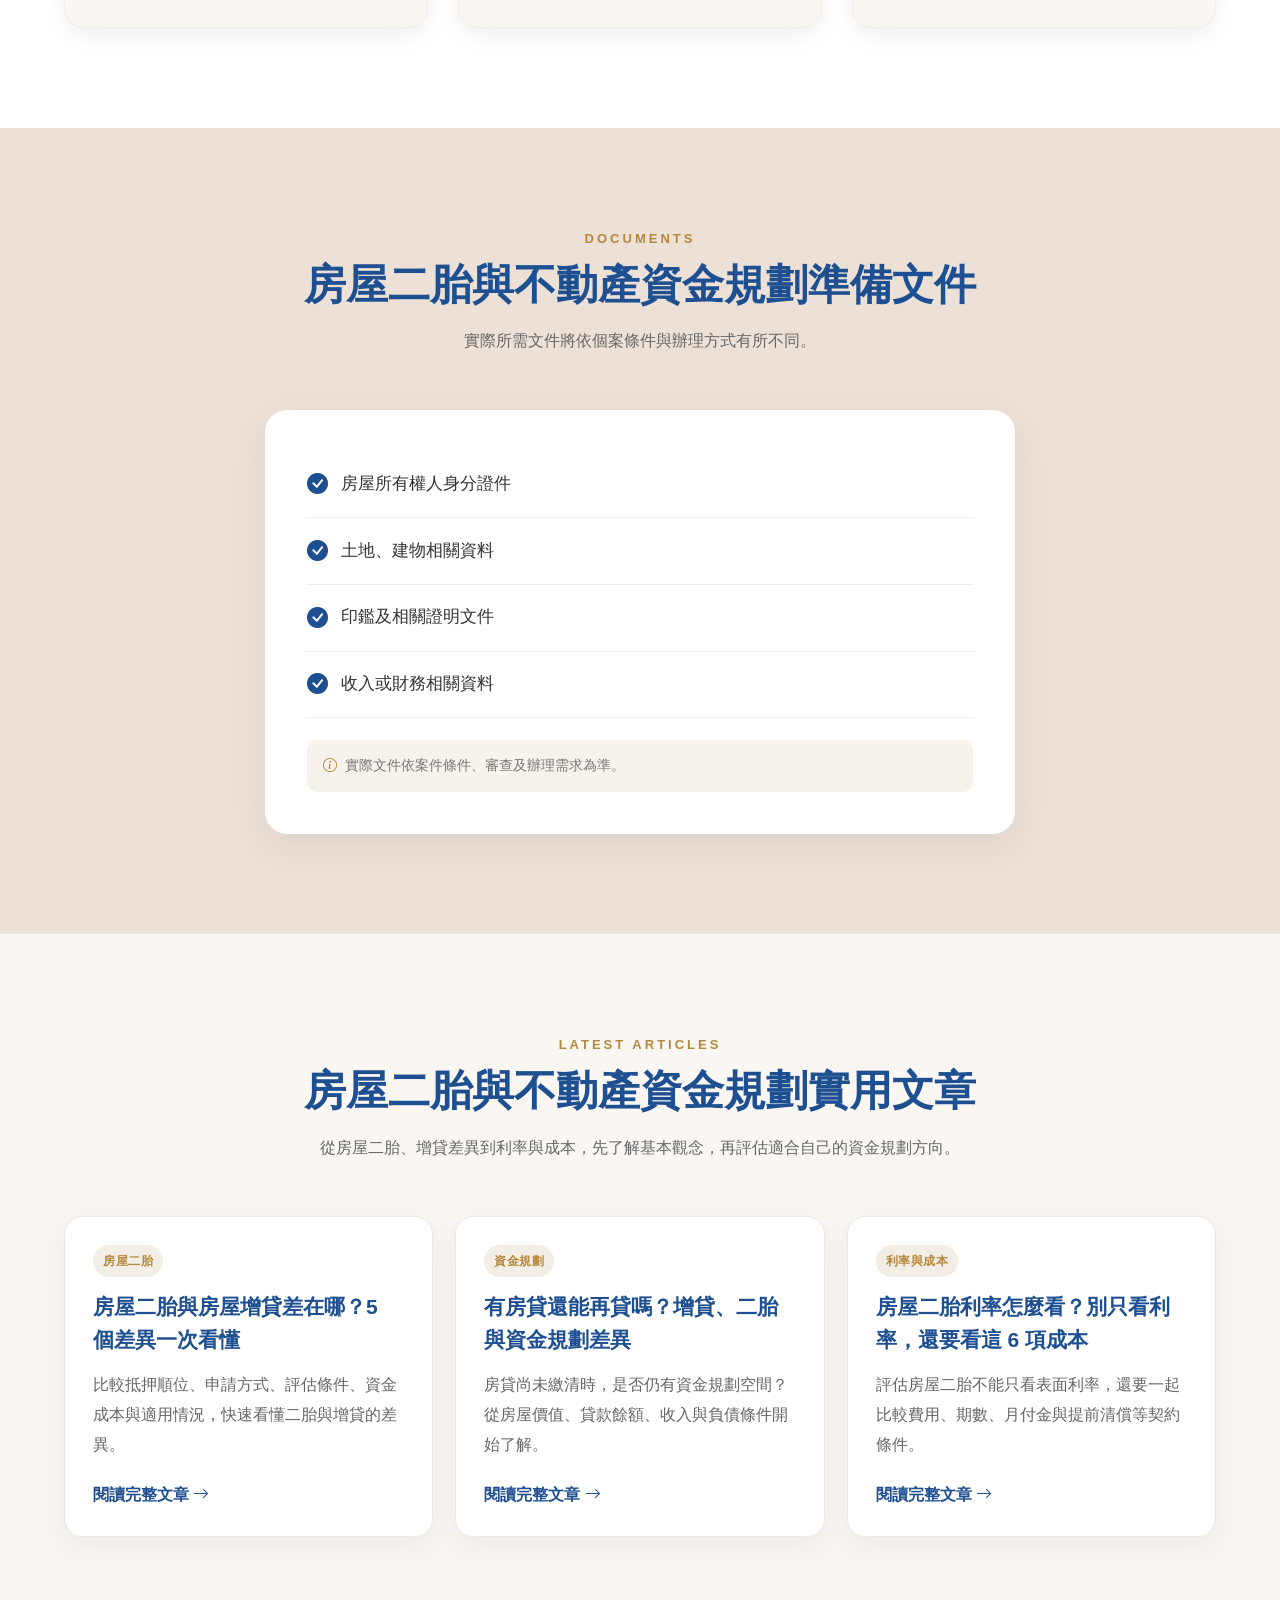
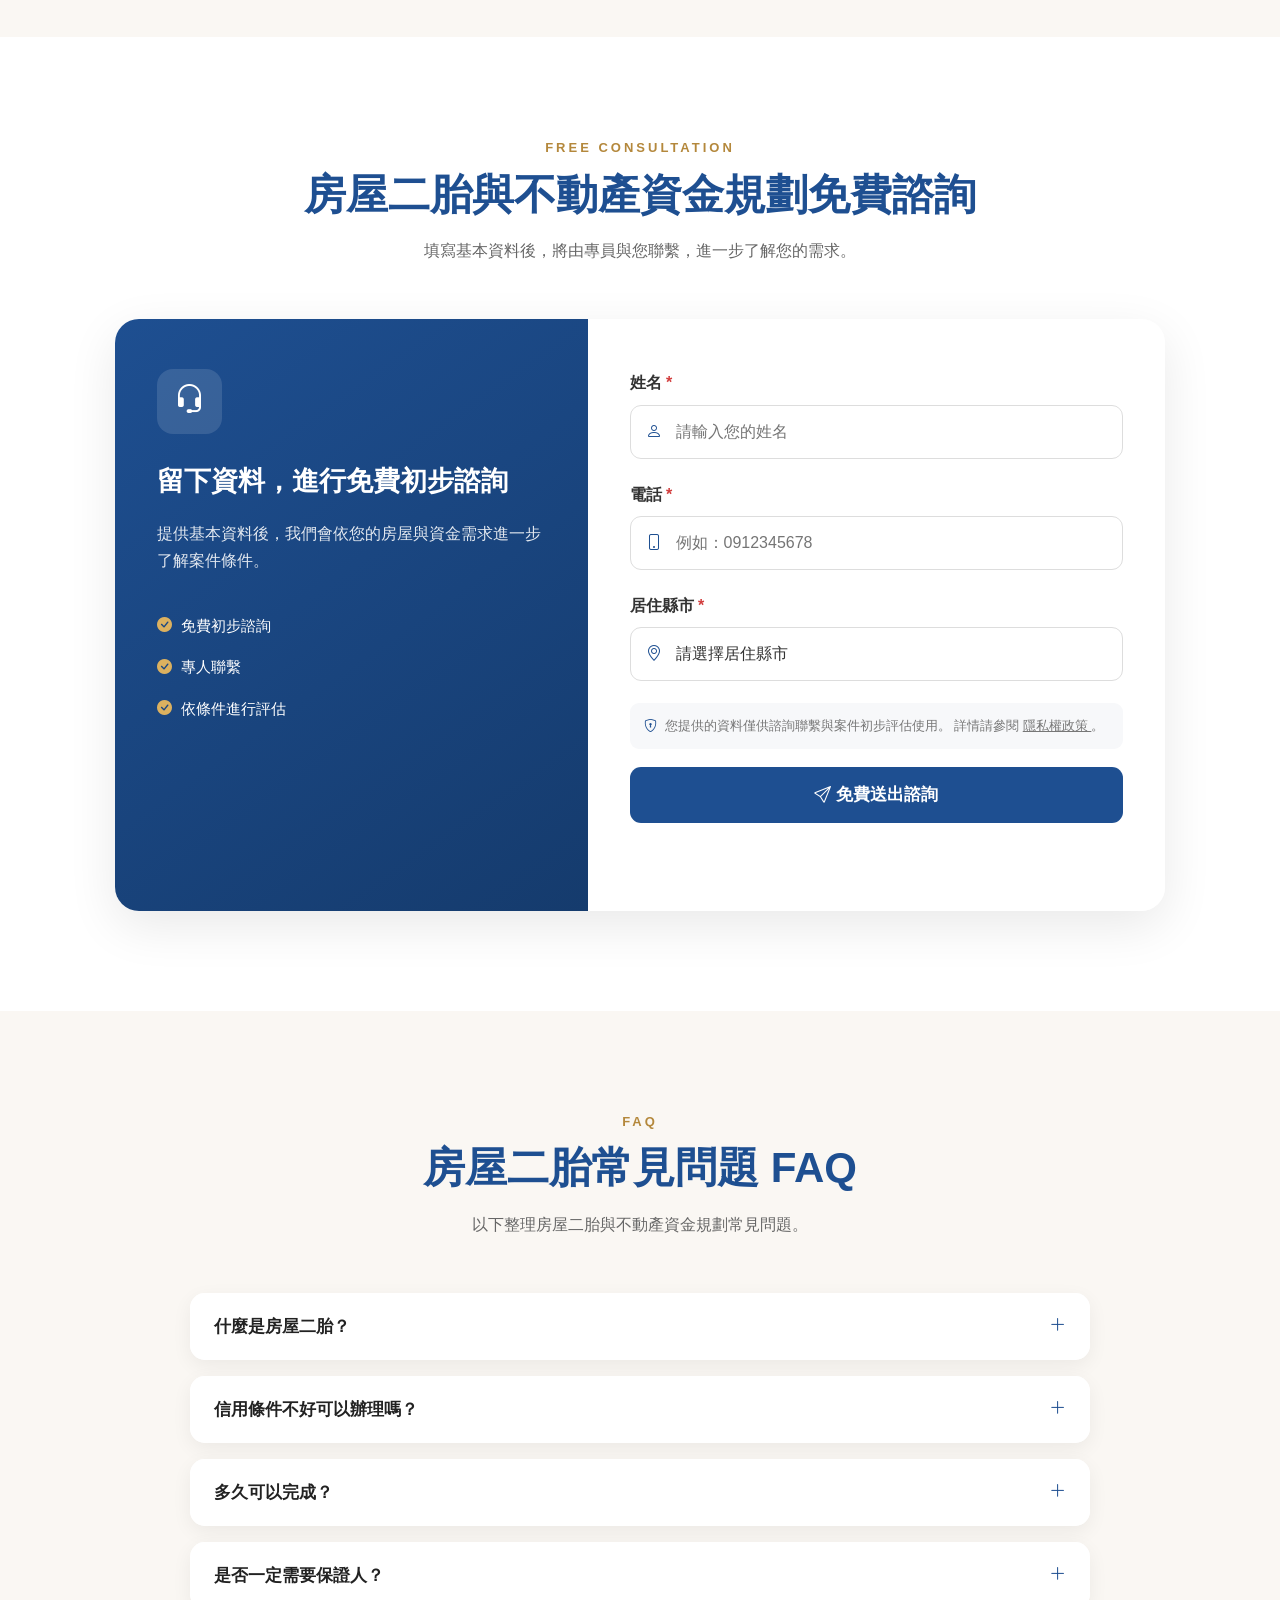
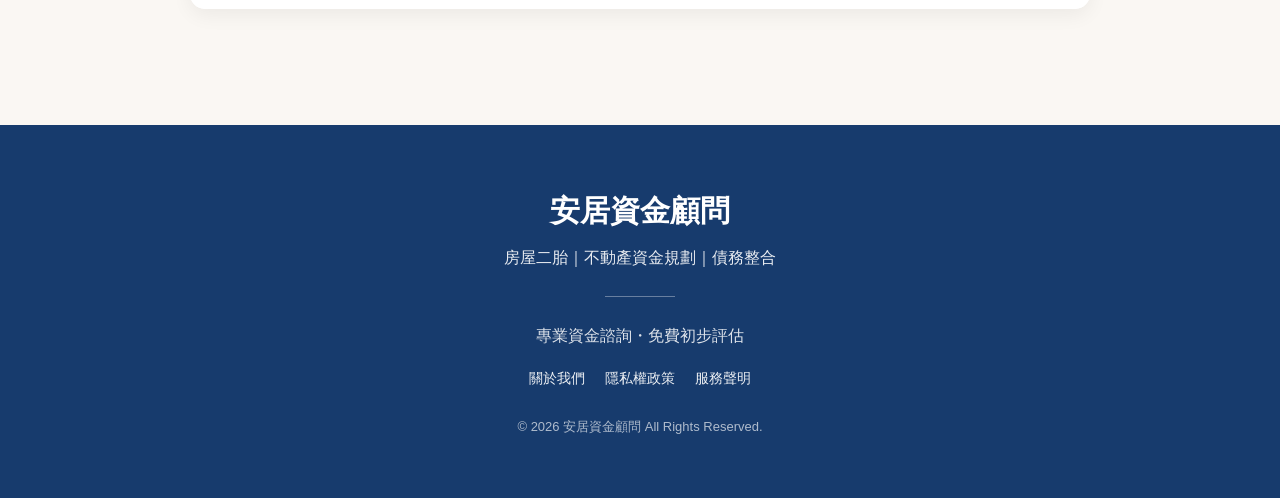
==== commit 24a5945d: "Update index.html" ====
--- a/index.html
+++ b/index.html
@@ -1,10 +1,19 @@
 <!DOCTYPE html>
 <html lang="zh-Hant-TW">
+
 <head>
-    <meta name="google-site-verification" content="9-xpxoJuJR5pTqrE5GqR6tviD3qSMCQh0trNlCEc-Qk">
+
+    <meta
+        name="google-site-verification"
+        content="9-xpxoJuJR5pTqrE5GqR6tviD3qSMCQh0trNlCEc-Qk"
+    >
 
     <meta charset="UTF-8">
-    <meta name="viewport" content="width=device-width, initial-scale=1.0">
+
+    <meta
+        name="viewport"
+        content="width=device-width, initial-scale=1.0"
+    >
 
     <title>安居資金顧問｜房屋二胎・不動產資金規劃・債務整合</title>
 
@@ -13,22 +22,63 @@
         content="安居資金顧問提供房屋二胎、不動產資金規劃與債務整合諮詢，依房屋價值、既有負債與個案條件評估可行方案，協助屋主了解適合的資金規劃方向。"
     >
 
-    <meta name="robots" content="index, follow">
-
+    <meta
+        name="robots"
+        content="index, follow"
+    >
+
+    <!-- 正式主網址 -->
     <link
         rel="canonical"
         href="https://anju-finance-tw.web.app/"
     >
 
+    <!-- Open Graph -->
+    <meta
+        property="og:type"
+        content="website"
+    >
+
+    <meta
+        property="og:title"
+        content="安居資金顧問｜房屋二胎・不動產資金規劃・債務整合"
+    >
+
+    <meta
+        property="og:description"
+        content="安居資金顧問提供房屋二胎、不動產資金規劃與債務整合相關資訊與初步諮詢。"
+    >
+
+    <meta
+        property="og:url"
+        content="https://anju-finance-tw.web.app/"
+    >
+
+    <meta
+        property="og:site_name"
+        content="安居資金顧問"
+    >
+
+    <meta
+        property="og:locale"
+        content="zh_TW"
+    >
+
+    <!-- Bootstrap Icons -->
     <link
         rel="stylesheet"
-        href="https://anju-finance-tw.web.app/"
+        href="https://cdn.jsdelivr.net/npm/bootstrap-icons@1.11.3/font/bootstrap-icons.css"
     >
 
-    <link rel="stylesheet" href="style.css">
+    <!-- Main CSS -->
+    <link
+        rel="stylesheet"
+        href="style.css"
+    >
 
     <!-- ================= 首頁新增：文章區塊與信任導覽樣式 ================= -->
     <style>
+
         .latest-articles {
             background: #faf7f3;
         }
@@ -50,7 +100,10 @@
             border-radius: 18px;
             text-decoration: none;
             box-shadow: 0 10px 28px rgba(0,0,0,.05);
-            transition: transform .25s ease, border-color .25s ease, box-shadow .25s ease;
+            transition:
+                transform .25s ease,
+                border-color .25s ease,
+                box-shadow .25s ease;
         }
 
         .article-card:hover {
@@ -110,19 +163,22 @@
         }
 
         @media (max-width: 900px) {
+
             .article-grid {
                 grid-template-columns: 1fr;
             }
+
         }
+
     </style>
 
-    <!-- ================= WebSite Schema：協助 Google 辨識網站名稱 ================= -->
+    <!-- ================= WebSite Schema ================= -->
     <script type="application/ld+json">
     {
         "@context": "https://schema.org",
         "@type": "WebSite",
         "name": "安居資金顧問",
-        "alternateName": "安居資金顧問｜房屋二胎・不動產資金規劃・債務整合",
+        "alternateName": "安居",
         "url": "https://anju-finance-tw.web.app/",
         "inLanguage": "zh-Hant-TW"
     }
@@ -130,40 +186,66 @@
 
 </head>
 
+
 <body>
 
+
 <!-- ================= HERO ================= -->
 
-<header class="hero" id="home">
+<header
+    class="hero"
+    id="home"
+>
 
     <div class="hero-bg-shape shape-one"></div>
+
     <div class="hero-bg-shape shape-two"></div>
 
+
     <div class="overlay">
 
+
         <div class="hero-content">
 
+
             <div class="hero-badge">
+
                 <i class="bi bi-shield-check"></i>
+
                 專業資金諮詢
+
             </div>
 
-            <h1>安居資金顧問｜房屋二胎與不動產資金規劃</h1>
+
+            <h1>
+                安居資金顧問｜房屋二胎與不動產資金規劃
+            </h1>
+
 
             <p class="hero-main-text">
                 房屋二胎｜債務整合｜不動產資金規劃
             </p>
 
+
             <p class="hero-sub-text">
                 初步評估・免費諮詢・專人協助
             </p>
 
+
             <div class="hero-btn">
 
-                <a href="#contact" class="btn-main">
+
+                <a
+                    href="#contact"
+                    class="btn-main"
+                >
+
                     <i class="bi bi-chat-dots"></i>
+
                     立即免費諮詢
+
                 </a>
+
 
                 <a
                     href="https://lin.ee/9uCF5xJ"
@@ -171,498 +253,859 @@
                     target="_blank"
                     rel="noopener noreferrer"
                 >
+
                     <i class="bi bi-line"></i>
+
                     LINE 諮詢
+
                 </a>
 
+
             </div>
 
+
             <div class="hero-trust">
 
+
                 <span>
+
                     <i class="bi bi-check-circle-fill"></i>
+
                     免費諮詢
+
                 </span>
 
+
                 <span>
+
                     <i class="bi bi-check-circle-fill"></i>
+
                     專人評估
+
                 </span>
 
+
                 <span>
+
                     <i class="bi bi-check-circle-fill"></i>
+
                     資金規劃
+
                 </span>
 
+
             </div>
 
+
         </div>
 
-        <a href="#service" class="scroll-down" aria-label="往下瀏覽">
+
+        <a
+            href="#service"
+            class="scroll-down"
+            aria-label="往下瀏覽"
+        >
+
             <i class="bi bi-chevron-down"></i>
+
         </a>
 
+
     </div>
 
+
 </header>
 
 
+
 <!-- ================= 服務特色 ================= -->
 
-<section class="service section-padding" id="service">
+<section
+    class="service section-padding"
+    id="service"
+>
+
 
     <div class="container">
 
+
         <div class="section-heading reveal">
 
-            <span class="section-label">OUR SERVICES</span>
-
-            <h2>房屋二胎・不動產資金規劃・債務整合服務</h2>
+
+            <span class="section-label">
+                OUR SERVICES
+            </span>
+
+
+            <h2>
+                房屋二胎・不動產資金規劃・債務整合服務
+            </h2>
+
 
             <p>
                 依照房屋條件、既有負債與資金需求，協助評估適合的資金規劃方向。
             </p>
 
+
         </div>
 
+
         <div class="card-group">
 
+
             <article class="card reveal">
 
+
                 <div class="icon-box">
+
                     <i class="bi bi-house-check"></i>
-                </div>
-
-                <h3>房屋二胎</h3>
+
+                </div>
+
+
+                <h3>
+                    房屋二胎
+                </h3>
+
 
                 <p class="card-description">
                     依房屋剩餘價值與個案條件進行評估，協助有資金需求的屋主了解可行的規劃方式。
                 </p>
 
+
                 <ul>
-                    <li>
+
+
+                    <li>
+
                         <i class="bi bi-check2"></i>
+
                         額度評估
-                    </li>
-
-                    <li>
+
+                    </li>
+
+
+                    <li>
+
                         <i class="bi bi-check2"></i>
+
                         條件說明
-                    </li>
-
-                    <li>
+
+                    </li>
+
+
+                    <li>
+
                         <i class="bi bi-check2"></i>
+
                         專人協助
-                    </li>
+
+                    </li>
+
+
                 </ul>
+
 
                 <a
                     href="house-second-mortgage.html"
                     class="service-link"
                 >
+
                     了解房屋二胎
+
                 </a>
 
+
             </article>
 
 
+
             <article class="card reveal reveal-delay-1">
 
+
                 <div class="icon-box">
+
                     <i class="bi bi-bank"></i>
-                </div>
-
-                <h3>不動產資金規劃</h3>
+
+                </div>
+
+
+                <h3>
+                    不動產資金規劃
+                </h3>
+
 
                 <p class="card-description">
                     依不動產價值、既有設定與資金需求進行評估，協助了解可行的資金規劃方向。
                 </p>
 
+
                 <ul>
-                    <li>
+
+
+                    <li>
+
                         <i class="bi bi-check2"></i>
+
                         不動產條件評估
-                    </li>
-
-                    <li>
+
+                    </li>
+
+
+                    <li>
+
                         <i class="bi bi-check2"></i>
+
                         資金需求評估
-                    </li>
-
-                    <li>
+
+                    </li>
+
+
+                    <li>
+
                         <i class="bi bi-check2"></i>
+
                         專人免費諮詢
-                    </li>
+
+                    </li>
+
+
                 </ul>
+
 
                 <a
                     href="real-estate-loan.html"
                     class="service-link"
                 >
+
                     了解不動產資金規劃
+
                 </a>
 
+
             </article>
 
 
+
             <article class="card reveal reveal-delay-2">
 
+
                 <div class="icon-box">
+
                     <i class="bi bi-wallet2"></i>
-                </div>
-
-                <h3>債務整合</h3>
+
+                </div>
+
+
+                <h3>
+                    債務整合
+                </h3>
+
 
                 <p class="card-description">
                     針對多筆負債與資金需求進行整理，協助了解整體財務結構與可能的規劃方向。
                 </p>
 
+
                 <ul>
-                    <li>
+
+
+                    <li>
+
                         <i class="bi bi-check2"></i>
+
                         資金規劃
-                    </li>
-
-                    <li>
+
+                    </li>
+
+
+                    <li>
+
                         <i class="bi bi-check2"></i>
+
                         負債整理
-                    </li>
-
-                    <li>
+
+                    </li>
+
+
+                    <li>
+
                         <i class="bi bi-check2"></i>
+
                         專人協助
-                    </li>
+
+                    </li>
+
+
                 </ul>
+
 
                 <a
                     href="fund-consolidation.html"
                     class="service-link"
                 >
+
                     了解債務整合與資金規劃
+
                 </a>
 
+
             </article>
 
+
         </div>
 
+
     </div>
 
+
 </section>
 
 
+
 <!-- ================= 流程 ================= -->
 
 <section class="process section-padding">
 
+
     <div class="container">
 
+
         <div class="section-heading reveal">
 
-            <span class="section-label">PROCESS</span>
-
-            <h2>房屋二胎與不動產資金規劃流程</h2>
+
+            <span class="section-label">
+                PROCESS
+            </span>
+
+
+            <h2>
+                房屋二胎與不動產資金規劃流程
+            </h2>
+
 
             <p>
                 先了解需求與房屋條件，再依個案進行後續評估。
             </p>
 
+
         </div>
 
+
         <div class="step-group">
 
+
             <div class="step reveal">
 
-                <div class="num">1</div>
+
+                <div class="num">
+                    1
+                </div>
+
 
                 <div class="step-icon">
+
                     <i class="bi bi-chat-square-text"></i>
-                </div>
-
-                <h3>初步諮詢</h3>
-
-                <p>了解資金需求與基本條件</p>
+
+                </div>
+
+
+                <h3>
+                    初步諮詢
+                </h3>
+
+
+                <p>
+                    了解資金需求與基本條件
+                </p>
+
 
             </div>
 
 
+
             <div class="step reveal reveal-delay-1">
 
-                <div class="num">2</div>
+
+                <div class="num">
+                    2
+                </div>
+
 
                 <div class="step-icon">
+
                     <i class="bi bi-house-check"></i>
-                </div>
-
-                <h3>房屋評估</h3>
-
-                <p>依房屋條件與相關資料進行評估</p>
+
+                </div>
+
+
+                <h3>
+                    房屋評估
+                </h3>
+
+
+                <p>
+                    依房屋條件與相關資料進行評估
+                </p>
+
 
             </div>
 
 
+
             <div class="step reveal reveal-delay-2">
 
-                <div class="num">3</div>
+
+                <div class="num">
+                    3
+                </div>
+
 
                 <div class="step-icon">
+
                     <i class="bi bi-file-earmark-check"></i>
-                </div>
-
-                <h3>條件審查</h3>
-
-                <p>評估可行額度、條件與後續方案</p>
+
+                </div>
+
+
+                <h3>
+                    條件審查
+                </h3>
+
+
+                <p>
+                    評估可行額度、條件與後續方案
+                </p>
+
 
             </div>
 
 
+
             <div class="step reveal reveal-delay-3">
 
-                <div class="num">4</div>
+
+                <div class="num">
+                    4
+                </div>
+
 
                 <div class="step-icon">
+
                     <i class="bi bi-cash-coin"></i>
-                </div>
-
-                <h3>後續辦理</h3>
-
-                <p>依審核結果與實際方案完成後續流程</p>
+
+                </div>
+
+
+                <h3>
+                    後續辦理
+                </h3>
+
+
+                <p>
+                    依審核結果與實際方案完成後續流程
+                </p>
+
 
             </div>
 
+
         </div>
 
+
     </div>
 
+
 </section>
 
 
+
 <!-- ================= 借款資訊 ================= -->
 
 <section class="loan-info section-padding">
 
+
     <div class="container">
 
+
         <div class="section-heading reveal">
 
-            <span class="section-label">LOAN INFORMATION</span>
-
-            <h2>房屋二胎與不動產資金規劃常見條件</h2>
+
+            <span class="section-label">
+                LOAN INFORMATION
+            </span>
+
+
+            <h2>
+                房屋二胎與不動產資金規劃常見條件
+            </h2>
+
 
             <p>
                 實際可行方式、額度、期數及相關條件，均需依個案審查結果為準。
             </p>
 
+
         </div>
 
+
         <div class="loan-grid">
 
+
             <article class="loan-card reveal">
 
+
                 <div class="loan-icon">
+
                     <i class="bi bi-person-check-fill"></i>
-                </div>
-
-                <h3>基本條件</h3>
+
+                </div>
+
+
+                <h3>
+                    基本條件
+                </h3>
+
 
                 <ul>
 
-                    <li>
+
+                    <li>
+
                         <i class="bi bi-check-circle-fill"></i>
+
                         年滿 18 歲
-                    </li>
-
-                    <li>
+
+                    </li>
+
+
+                    <li>
+
                         <i class="bi bi-check-circle-fill"></i>
+
                         房屋所有權人
-                    </li>
-
-                    <li>
+
+                    </li>
+
+
+                    <li>
+
                         <i class="bi bi-check-circle-fill"></i>
+
                         依所有權及個案條件評估
-                    </li>
-
-                    <li>
+
+                    </li>
+
+
+                    <li>
+
                         <i class="bi bi-check-circle-fill"></i>
+
                         可依實際需求進行評估
-                    </li>
+
+                    </li>
+
 
                 </ul>
 
+
             </article>
 
 
+
             <article class="loan-card reveal reveal-delay-1">
 
+
                 <div class="loan-icon">
+
                     <i class="bi bi-cash-stack"></i>
-                </div>
-
-                <h3>資金規劃方向</h3>
+
+                </div>
+
+
+                <h3>
+                    資金規劃方向
+                </h3>
+
 
                 <ul>
 
-                    <li>
+
+                    <li>
+
                         <i class="bi bi-check-circle-fill"></i>
+
                         房屋二胎
-                    </li>
-
-                    <li>
+
+                    </li>
+
+
+                    <li>
+
                         <i class="bi bi-check-circle-fill"></i>
+
                         不動產資金規劃
-                    </li>
-
-                    <li>
+
+                    </li>
+
+
+                    <li>
+
                         <i class="bi bi-check-circle-fill"></i>
+
                         資金周轉
-                    </li>
-
-                    <li>
+
+                    </li>
+
+
+                    <li>
+
                         <i class="bi bi-check-circle-fill"></i>
+
                         債務整合
-                    </li>
+
+                    </li>
+
 
                 </ul>
 
+
             </article>
 
 
+
             <article class="loan-card reveal reveal-delay-2">
 
+
                 <div class="loan-icon">
+
                     <i class="bi bi-calendar-check"></i>
-                </div>
-
-                <h3>還款與期數</h3>
+
+                </div>
+
+
+                <h3>
+                    還款與期數
+                </h3>
+
 
                 <ul>
 
-                    <li>
+
+                    <li>
+
                         <i class="bi bi-check-circle-fill"></i>
+
                         依方案評估還款方式
-                    </li>
-
-                    <li>
+
+                    </li>
+
+
+                    <li>
+
                         <i class="bi bi-check-circle-fill"></i>
+
                         實際條件依審查結果為準
-                    </li>
-
-                    <li>
+
+                    </li>
+
+
+                    <li>
+
                         <i class="bi bi-check-circle-fill"></i>
+
                         依方案條件評估期數
-                    </li>
-
-                    <li>
+
+                    </li>
+
+
+                    <li>
+
                         <i class="bi bi-check-circle-fill"></i>
+
                         依個案需求規劃
-                    </li>
+
+                    </li>
+
 
                 </ul>
 
+
             </article>
 
+
         </div>
 
+
     </div>
 
+
 </section>
 
 
+
 <!-- ================= 準備文件 ================= -->
 
 <section class="document section-padding">
 
+
     <div class="container">
 
+
         <div class="section-heading reveal">
 
-            <span class="section-label">DOCUMENTS</span>
-
-            <h2>房屋二胎與不動產資金規劃準備文件</h2>
+
+            <span class="section-label">
+                DOCUMENTS
+            </span>
+
+
+            <h2>
+                房屋二胎與不動產資金規劃準備文件
+            </h2>
+
 
             <p>
                 實際所需文件將依個案條件與辦理方式有所不同。
             </p>
 
+
         </div>
 
+
         <div class="doc-box reveal">
 
+
             <div class="doc-item">
+
                 <i class="bi bi-check-circle-fill"></i>
-                <span>房屋所有權人身分證件</span>
+
+                <span>
+                    房屋所有權人身分證件
+                </span>
+
             </div>
 
+
             <div class="doc-item">
+
                 <i class="bi bi-check-circle-fill"></i>
-                <span>土地、建物相關資料</span>
+
+                <span>
+                    土地、建物相關資料
+                </span>
+
             </div>
 
+
             <div class="doc-item">
+
                 <i class="bi bi-check-circle-fill"></i>
-                <span>印鑑及相關證明文件</span>
+
+                <span>
+                    印鑑及相關證明文件
+                </span>
+
             </div>
 
+
             <div class="doc-item">
+
                 <i class="bi bi-check-circle-fill"></i>
-                <span>收入或財務相關資料</span>
+
+                <span>
+                    收入或財務相關資料
+                </span>
+
             </div>
 
+
             <div class="doc-note">
+
                 <i class="bi bi-info-circle"></i>
+
                 實際文件依案件條件、審查及辦理需求為準。
+
             </div>
 
+
         </div>
 
+
     </div>
 
+
 </section>
 
 
 
 <!-- ================= 最新文章 ================= -->
 
-<section class="latest-articles section-padding" id="articles">
+<section
+    class="latest-articles section-padding"
+    id="articles"
+>
+
 
     <div class="container">
 
+
         <div class="section-heading reveal">
 
-            <span class="section-label">LATEST ARTICLES</span>
-
-            <h2>房屋二胎與不動產資金規劃實用文章</h2>
+
+            <span class="section-label">
+                LATEST ARTICLES
+            </span>
+
+
+            <h2>
+                房屋二胎與不動產資金規劃實用文章
+            </h2>
+
 
             <p>
                 從房屋二胎、增貸差異到利率與成本，先了解基本觀念，再評估適合自己的資金規劃方向。
             </p>
 
+
         </div>
 
+
         <div class="article-grid">
+
 
             <a
                 href="second-mortgage-vs-home-equity-loan.html"
                 class="article-card reveal"
             >
 
+
                 <span class="article-card-label">
                     房屋二胎
                 </span>
 
+
                 <h3>
                     房屋二胎與房屋增貸差在哪？5 個差異一次看懂
                 </h3>
 
+
                 <p>
                     比較抵押順位、申請方式、評估條件、資金成本與適用情況，快速看懂二胎與增貸的差異。
                 </p>
 
+
                 <span class="article-card-link">
+
                     閱讀完整文章
+
                     <i class="bi bi-arrow-right"></i>
+
                 </span>
 
+
             </a>
+
 
 
             <a
@@ -670,24 +1113,33 @@
                 class="article-card reveal reveal-delay-1"
             >
 
+
                 <span class="article-card-label">
                     資金規劃
                 </span>
 
+
                 <h3>
                     有房貸還能再貸嗎？增貸、二胎與資金規劃差異
                 </h3>
 
+
                 <p>
                     房貸尚未繳清時，是否仍有資金規劃空間？從房屋價值、貸款餘額、收入與負債條件開始了解。
                 </p>
 
+
                 <span class="article-card-link">
+
                     閱讀完整文章
+
                     <i class="bi bi-arrow-right"></i>
+
                 </span>
 
+
             </a>
+
 
 
             <a
@@ -695,88 +1147,139 @@
                 class="article-card reveal reveal-delay-2"
             >
 
+
                 <span class="article-card-label">
                     利率與成本
                 </span>
 
+
                 <h3>
                     房屋二胎利率怎麼看？別只看利率，還要看這 6 項成本
                 </h3>
 
+
                 <p>
                     評估房屋二胎不能只看表面利率，還要一起比較費用、期數、月付金與提前清償等契約條件。
                 </p>
 
+
                 <span class="article-card-link">
+
                     閱讀完整文章
+
                     <i class="bi bi-arrow-right"></i>
+
                 </span>
 
+
             </a>
 
+
         </div>
 
+
     </div>
 
+
 </section>
 
 
+
 <!-- ================= 免費諮詢 ================= -->
 
-<section class="contact section-padding" id="contact">
+<section
+    class="contact section-padding"
+    id="contact"
+>
+
 
     <div class="container">
 
+
         <div class="section-heading reveal">
 
-            <span class="section-label">FREE CONSULTATION</span>
-
-            <h2>房屋二胎與不動產資金規劃免費諮詢</h2>
+
+            <span class="section-label">
+                FREE CONSULTATION
+            </span>
+
+
+            <h2>
+                房屋二胎與不動產資金規劃免費諮詢
+            </h2>
+
 
             <p>
                 填寫基本資料後，將由專員與您聯繫，進一步了解您的需求。
             </p>
 
+
         </div>
 
 
+
         <div class="contact-wrapper reveal">
 
+
             <div class="contact-intro">
 
+
                 <div class="contact-intro-icon">
+
                     <i class="bi bi-headset"></i>
-                </div>
-
-                <h3>留下資料，進行免費初步諮詢</h3>
+
+                </div>
+
+
+                <h3>
+                    留下資料，進行免費初步諮詢
+                </h3>
+
 
                 <p>
                     提供基本資料後，我們會依您的房屋與資金需求進一步了解案件條件。
                 </p>
 
+
                 <div class="contact-points">
 
+
                     <div>
+
                         <i class="bi bi-check-circle-fill"></i>
+
                         免費初步諮詢
+
                     </div>
 
+
                     <div>
+
                         <i class="bi bi-check-circle-fill"></i>
+
                         專人聯繫
+
                     </div>
 
+
                     <div>
+
                         <i class="bi bi-check-circle-fill"></i>
+
                         依條件進行評估
+
                     </div>
 
-                </div>
+
+                </div>
+
 
             </div>
 
 
+
             <div class="form-area">
+
 
                 <form
                     class="contact-form"
@@ -787,16 +1290,24 @@
                     autocomplete="on"
                 >
 
+
                     <div class="form-group">
 
+
                         <label for="name">
+
                             姓名
+
                             <span>*</span>
+
                         </label>
 
+
                         <div class="input-wrap">
 
+
                             <i class="bi bi-person"></i>
+
 
                             <input
                                 type="text"
@@ -807,21 +1318,31 @@
                                 required
                             >
 
+
                         </div>
 
+
                     </div>
 
 
+
                     <div class="form-group">
 
+
                         <label for="phone">
+
                             電話
+
                             <span>*</span>
+
                         </label>
 
+
                         <div class="input-wrap">
 
+
                             <i class="bi bi-phone"></i>
+
 
                             <input
                                 type="tel"
@@ -834,21 +1355,31 @@
                                 required
                             >
 
+
                         </div>
 
+
                     </div>
 
 
+
                     <div class="form-group">
 
+
                         <label for="city">
+
                             居住縣市
+
                             <span>*</span>
+
                         </label>
 
+
                         <div class="input-wrap select-wrap">
 
+
                             <i class="bi bi-geo-alt"></i>
+
 
                             <select
                                 id="city"
@@ -856,51 +1387,92 @@
                                 required
                             >
 
-                                <option value="" selected disabled>
+
+                                <option
+                                    value=""
+                                    selected
+                                    disabled
+                                >
                                     請選擇居住縣市
                                 </option>
 
+
                                 <option value="基隆市">基隆市</option>
+
                                 <option value="台北市">台北市</option>
+
                                 <option value="新北市">新北市</option>
+
                                 <option value="桃園市">桃園市</option>
+
                                 <option value="新竹市">新竹市</option>
+
                                 <option value="新竹縣">新竹縣</option>
+
                                 <option value="苗栗縣">苗栗縣</option>
+
                                 <option value="台中市">台中市</option>
+
                                 <option value="彰化縣">彰化縣</option>
+
                                 <option value="南投縣">南投縣</option>
+
                                 <option value="雲林縣">雲林縣</option>
+
                                 <option value="嘉義市">嘉義市</option>
+
                                 <option value="嘉義縣">嘉義縣</option>
+
                                 <option value="台南市">台南市</option>
+
                                 <option value="高雄市">高雄市</option>
+
                                 <option value="屏東縣">屏東縣</option>
+
                                 <option value="宜蘭縣">宜蘭縣</option>
+
                                 <option value="花蓮縣">花蓮縣</option>
+
                                 <option value="台東縣">台東縣</option>
+
                                 <option value="澎湖縣">澎湖縣</option>
+
                                 <option value="金門縣">金門縣</option>
+
                                 <option value="連江縣">連江縣</option>
 
+
                             </select>
 
+
                         </div>
 
+
                     </div>
 
 
+
                     <div class="privacy-note">
 
+
                         <i class="bi bi-shield-lock"></i>
 
+
                         <span>
+
                             您提供的資料僅供諮詢聯繫與案件初步評估使用。
+
                             詳情請參閱
-                            <a href="privacy.html">隱私權政策</a>。
+
+                            <a href="privacy.html">
+                                隱私權政策
+                            </a>。
+
                         </span>
 
+
                     </div>
+
 
 
                     <button
@@ -909,29 +1481,48 @@
                         id="submitBtn"
                     >
 
+
                         <span class="btn-text">
+
                             <i class="bi bi-send"></i>
+
                             免費送出諮詢
+
                         </span>
 
+
                         <span class="btn-loading">
+
                             <i class="bi bi-arrow-repeat"></i>
+
                             資料送出中...
+
                         </span>
 
+
                     </button>
 
-                    <p class="form-message" id="formMessage"></p>
+
+                    <p
+                        class="form-message"
+                        id="formMessage"
+                    ></p>
+
 
                 </form>
 
+
             </div>
 
+
         </div>
 
+
     </div>
 
+
 </section>
+
 
 
 <!-- Google Form 隱藏接收框架 -->
@@ -944,28 +1535,42 @@
 ></iframe>
 
 
+
 <!-- ================= FAQ ================= -->
 
 <section class="faq section-padding">
 
+
     <div class="container">
 
+
         <div class="section-heading reveal">
 
-            <span class="section-label">FAQ</span>
-
-            <h2>房屋二胎常見問題 FAQ</h2>
+
+            <span class="section-label">
+                FAQ
+            </span>
+
+
+            <h2>
+                房屋二胎常見問題 FAQ
+            </h2>
+
 
             <p>
                 以下整理房屋二胎與不動產資金規劃常見問題。
             </p>
 
+
         </div>
 
 
+
         <div class="accordion">
 
+
             <div class="faq-item reveal">
+
 
                 <button
                     type="button"
@@ -973,13 +1578,20 @@
                     aria-expanded="false"
                 >
 
-                    <span>什麼是房屋二胎？</span>
+
+                    <span>
+                        什麼是房屋二胎？
+                    </span>
+
 
                     <i class="bi bi-plus-lg"></i>
 
+
                 </button>
 
+
                 <div class="faq-content">
+
 
                     <p>
                         房屋二胎通常是指房屋已有第一順位抵押權設定後，
@@ -987,12 +1599,16 @@
                         實際可否辦理與相關條件仍需依審查結果為準。
                     </p>
 
-                </div>
+
+                </div>
+
 
             </div>
 
 
+
             <div class="faq-item reveal">
+
 
                 <button
                     type="button"
@@ -1000,13 +1616,20 @@
                     aria-expanded="false"
                 >
 
-                    <span>信用條件不好可以辦理嗎？</span>
+
+                    <span>
+                        信用條件不好可以辦理嗎？
+                    </span>
+
 
                     <i class="bi bi-plus-lg"></i>
 
+
                 </button>
 
+
                 <div class="faq-content">
+
 
                     <p>
                         是否可以辦理需依個案條件評估，
@@ -1014,12 +1637,16 @@
                         建議先提供基本資料進行初步諮詢。
                     </p>
 
-                </div>
+
+                </div>
+
 
             </div>
 
 
+
             <div class="faq-item reveal">
+
 
                 <button
                     type="button"
@@ -1027,13 +1654,20 @@
                     aria-expanded="false"
                 >
 
-                    <span>多久可以完成？</span>
+
+                    <span>
+                        多久可以完成？
+                    </span>
+
 
                     <i class="bi bi-plus-lg"></i>
 
+
                 </button>
 
+
                 <div class="faq-content">
+
 
                     <p>
                         實際辦理時間會依案件條件、文件完整度、
@@ -1041,12 +1675,16 @@
                         無法保證固定工作天數。
                     </p>
 
-                </div>
+
+                </div>
+
 
             </div>
 
 
+
             <div class="faq-item reveal">
+
 
                 <button
                     type="button"
@@ -1054,13 +1692,20 @@
                     aria-expanded="false"
                 >
 
-                    <span>是否一定需要保證人？</span>
+
+                    <span>
+                        是否一定需要保證人？
+                    </span>
+
 
                     <i class="bi bi-plus-lg"></i>
 
+
                 </button>
 
+
                 <div class="faq-content">
+
 
                     <p>
                         是否需要保證人需依個案條件與實際審核結果而定，
@@ -1068,15 +1713,21 @@
                         建議先提供基本資料進行評估。
                     </p>
 
-                </div>
+
+                </div>
+
 
             </div>
 
+
         </div>
 
+
     </div>
 
+
 </section>
+
 
 
 <!-- ================= LINE FLOAT ================= -->
@@ -1088,9 +1739,15 @@
     rel="noopener noreferrer"
     aria-label="LINE 諮詢"
 >
+
     <i class="bi bi-line"></i>
-    <span>LINE</span>
+
+    <span>
+        LINE
+    </span>
+
 </a>
+
 
 
 <!-- ================= TOP BUTTON ================= -->
@@ -1100,49 +1757,74 @@
     id="topBtn"
     aria-label="回到頂端"
 >
+
     <i class="bi bi-arrow-up"></i>
+
 </button>
 
 
+
 <!-- ================= FOOTER ================= -->
 
 <footer>
 
+
     <div class="container">
+
 
         <div class="footer-logo">
             安居資金顧問
         </div>
 
+
         <p class="footer-service">
             房屋二胎｜不動產資金規劃｜債務整合
         </p>
 
+
         <div class="footer-divider"></div>
+
 
         <p class="footer-contact">
             專業資金諮詢・免費初步評估
         </p>
+
 
         <nav
             class="site-trust-links"
             aria-label="網站資訊"
         >
-            <a href="about.html">關於我們</a>
-            <a href="privacy.html">隱私權政策</a>
-            <a href="disclaimer.html">服務聲明</a>
+
+            <a href="about.html">
+                關於我們
+            </a>
+
+            <a href="privacy.html">
+                隱私權政策
+            </a>
+
+            <a href="disclaimer.html">
+                服務聲明
+            </a>
+
         </nav>
+
 
         <p class="copyright">
             © 2026 安居資金顧問 All Rights Reserved.
         </p>
 
+
     </div>
 
+
 </footer>
 
 
+
 <script src="script.js"></script>
 
+
 </body>
+
 </html>
